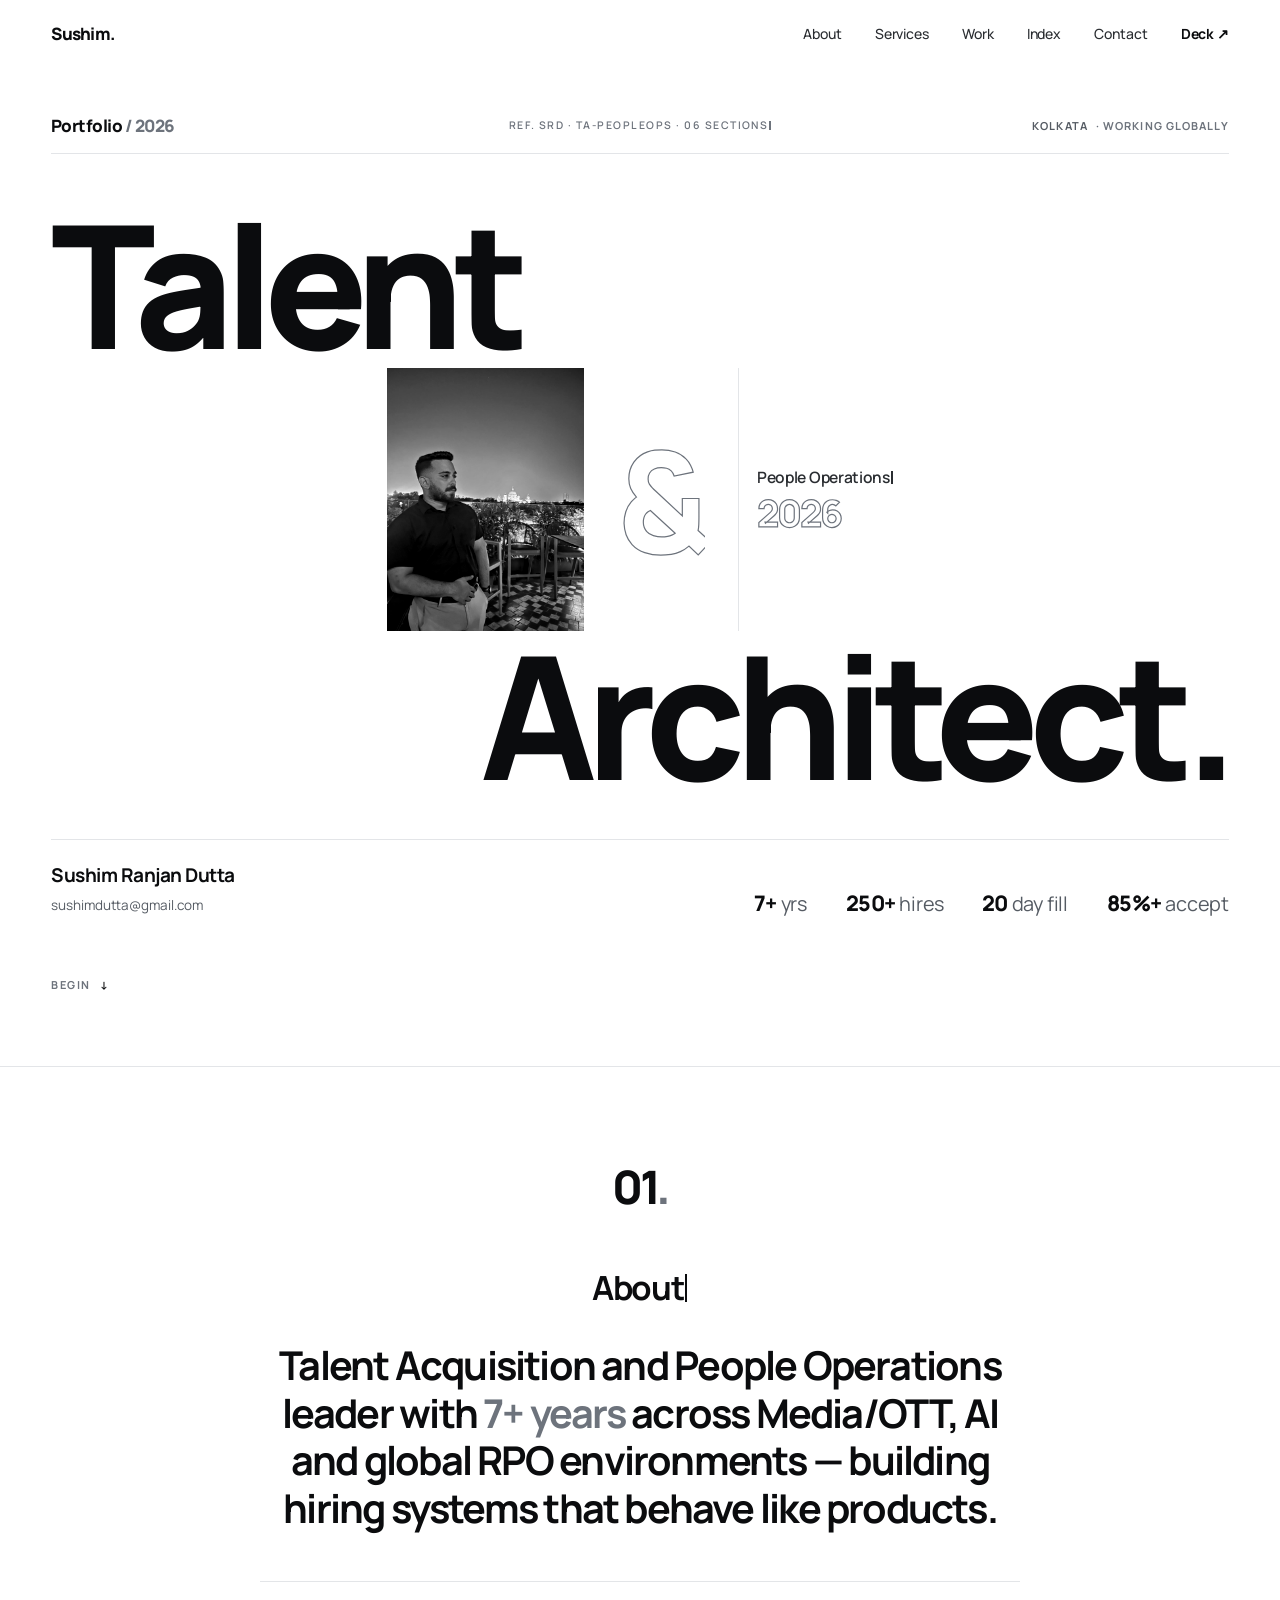
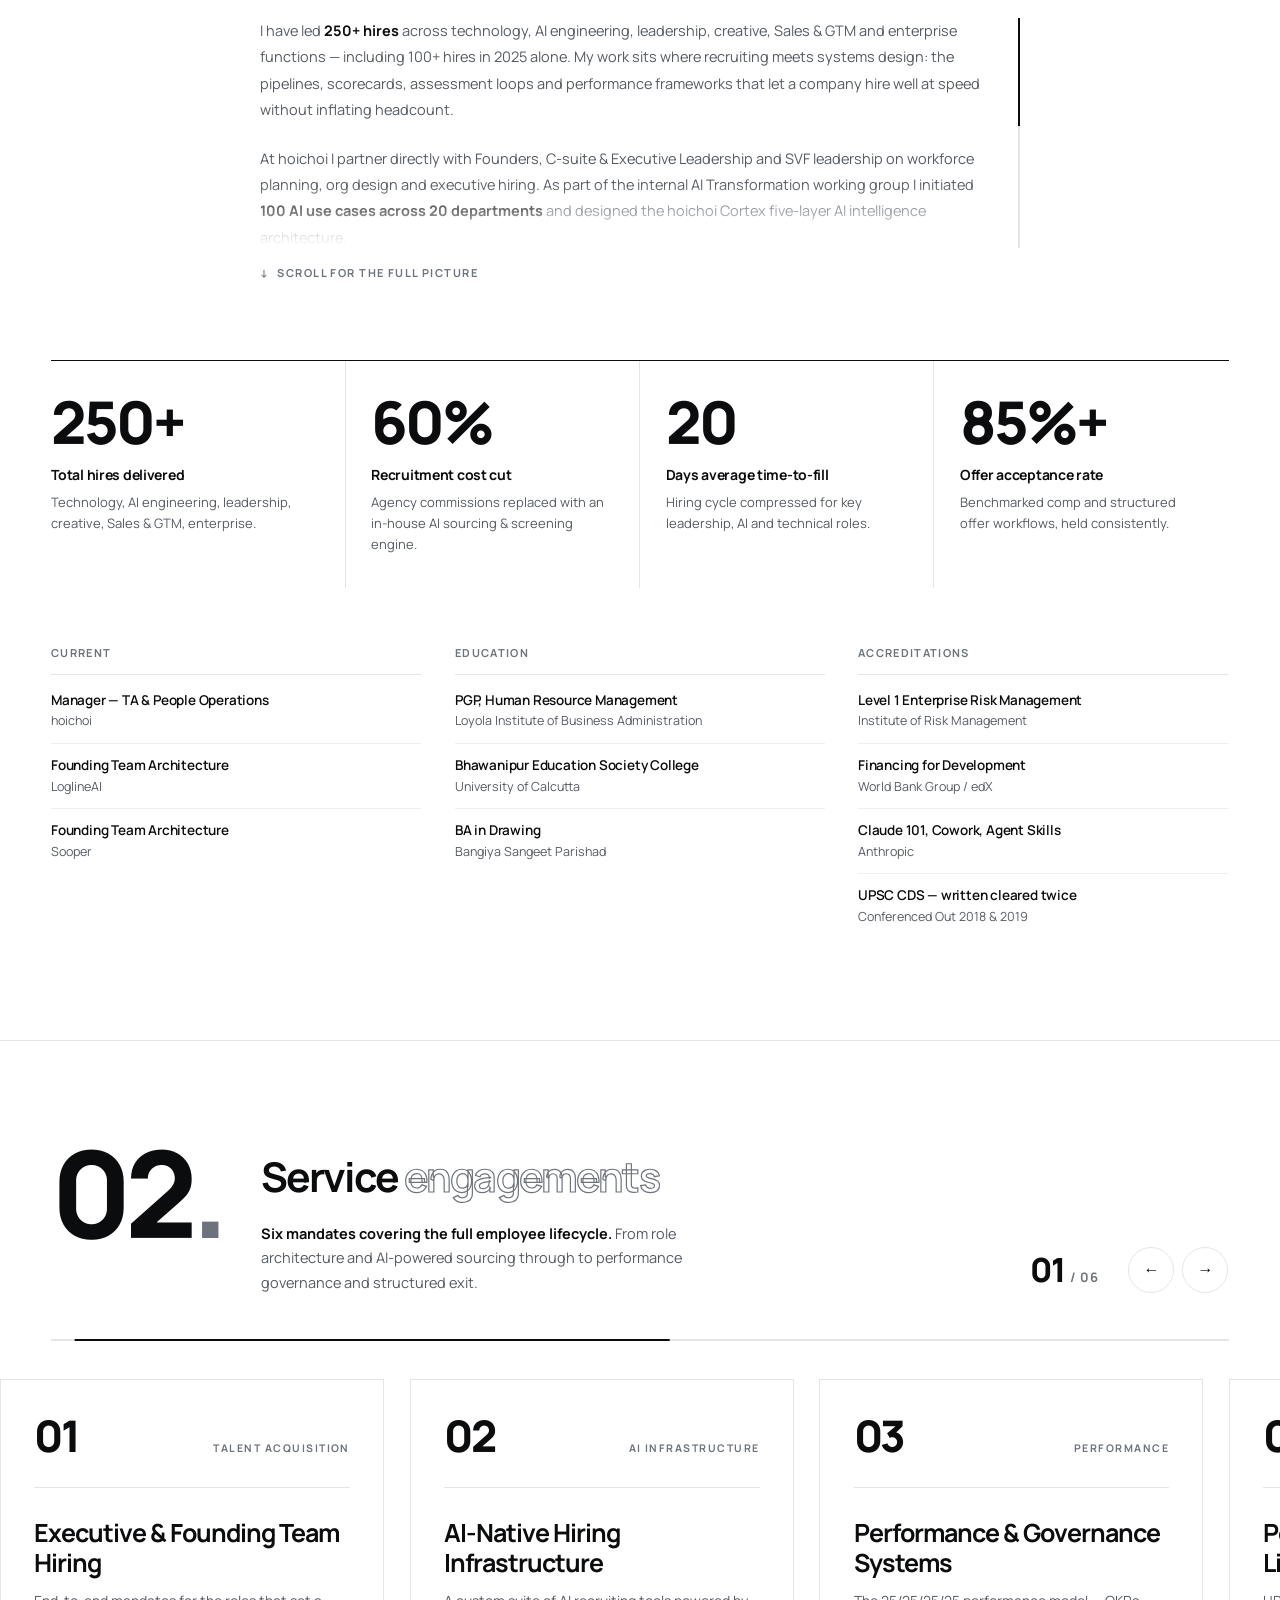
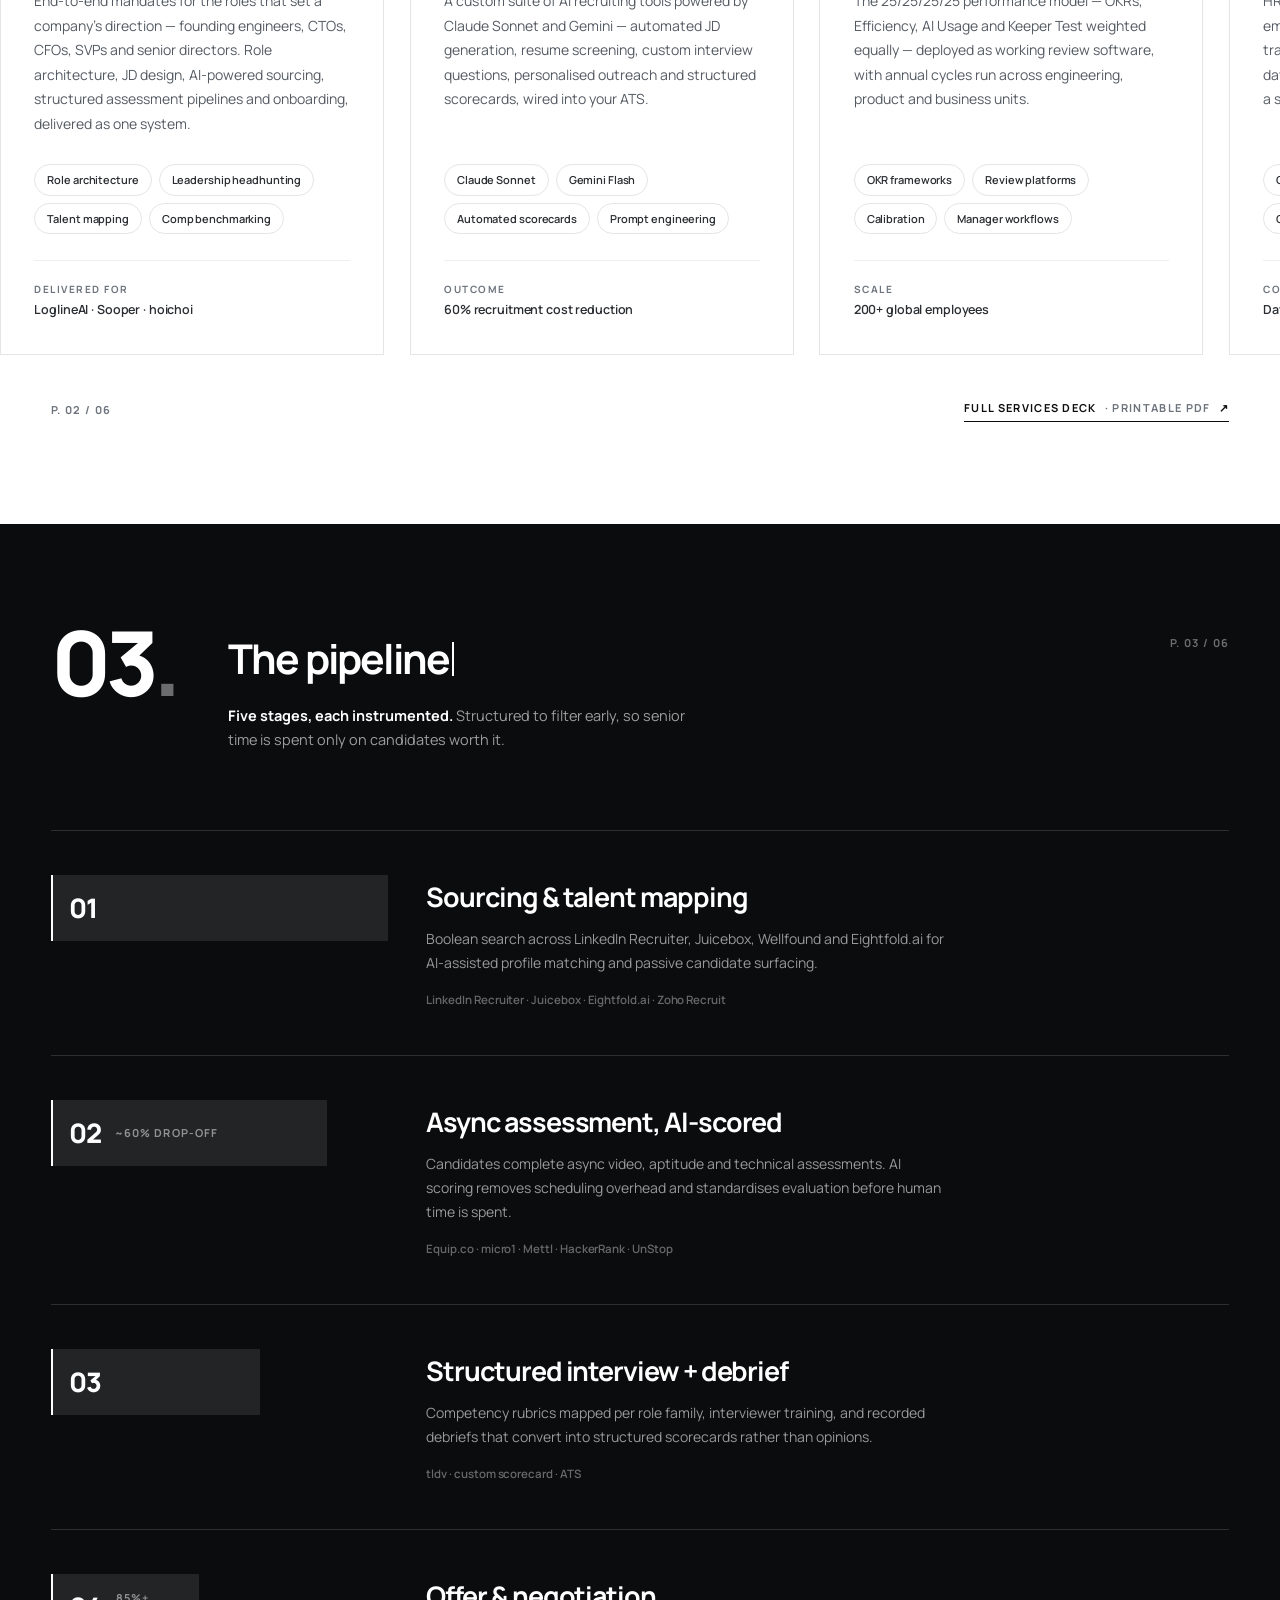
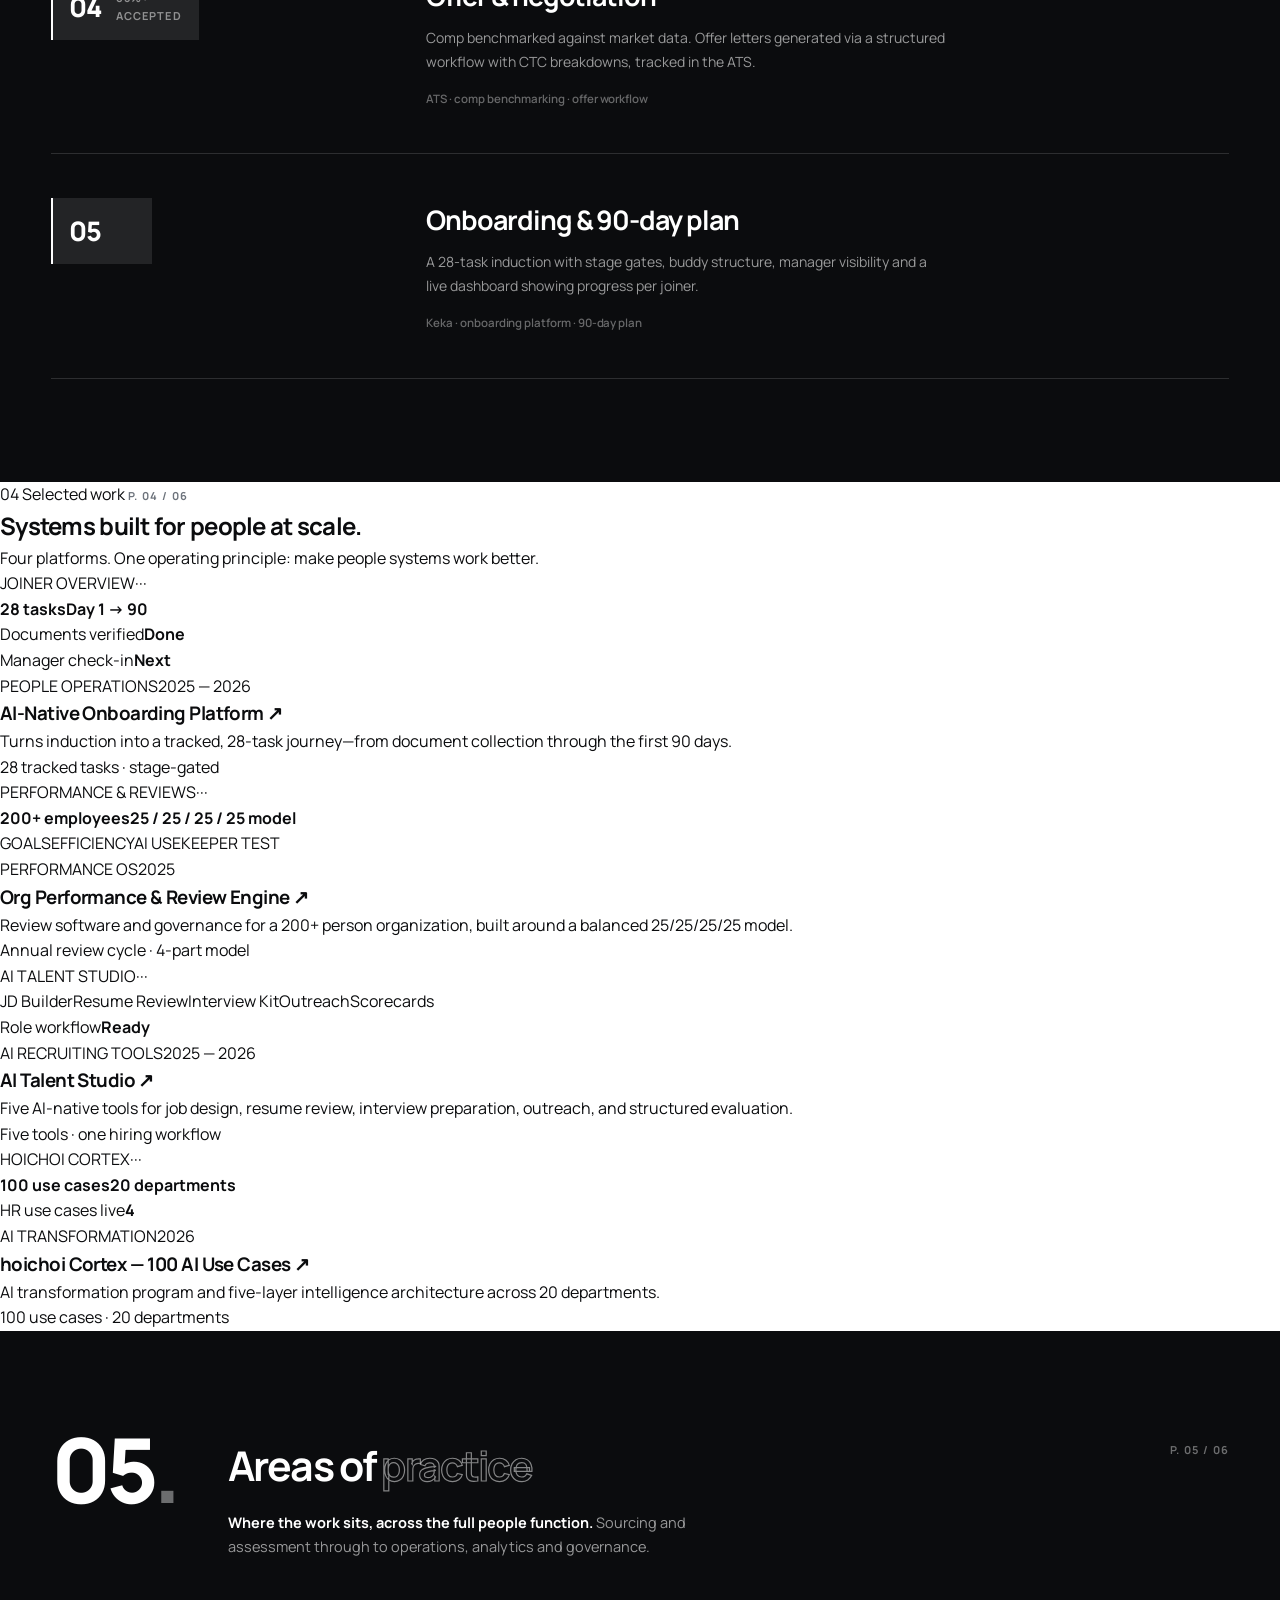
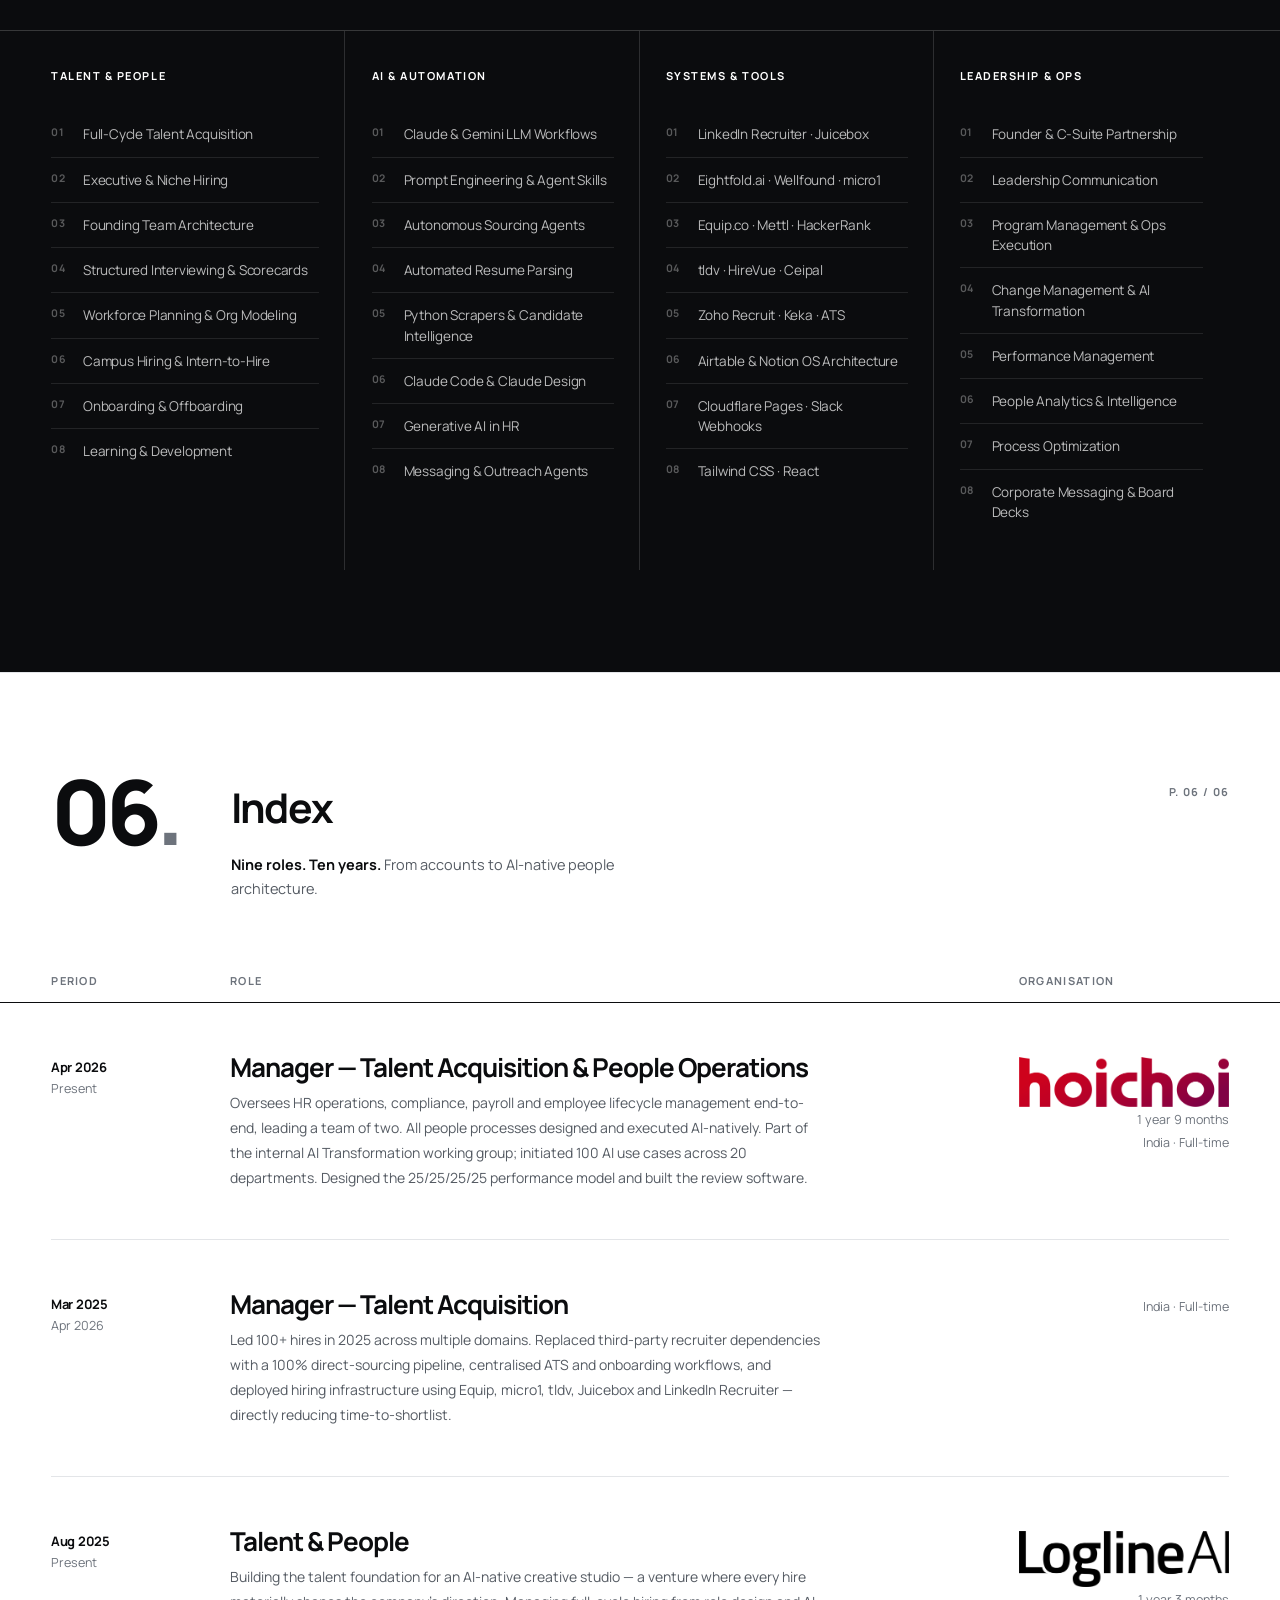
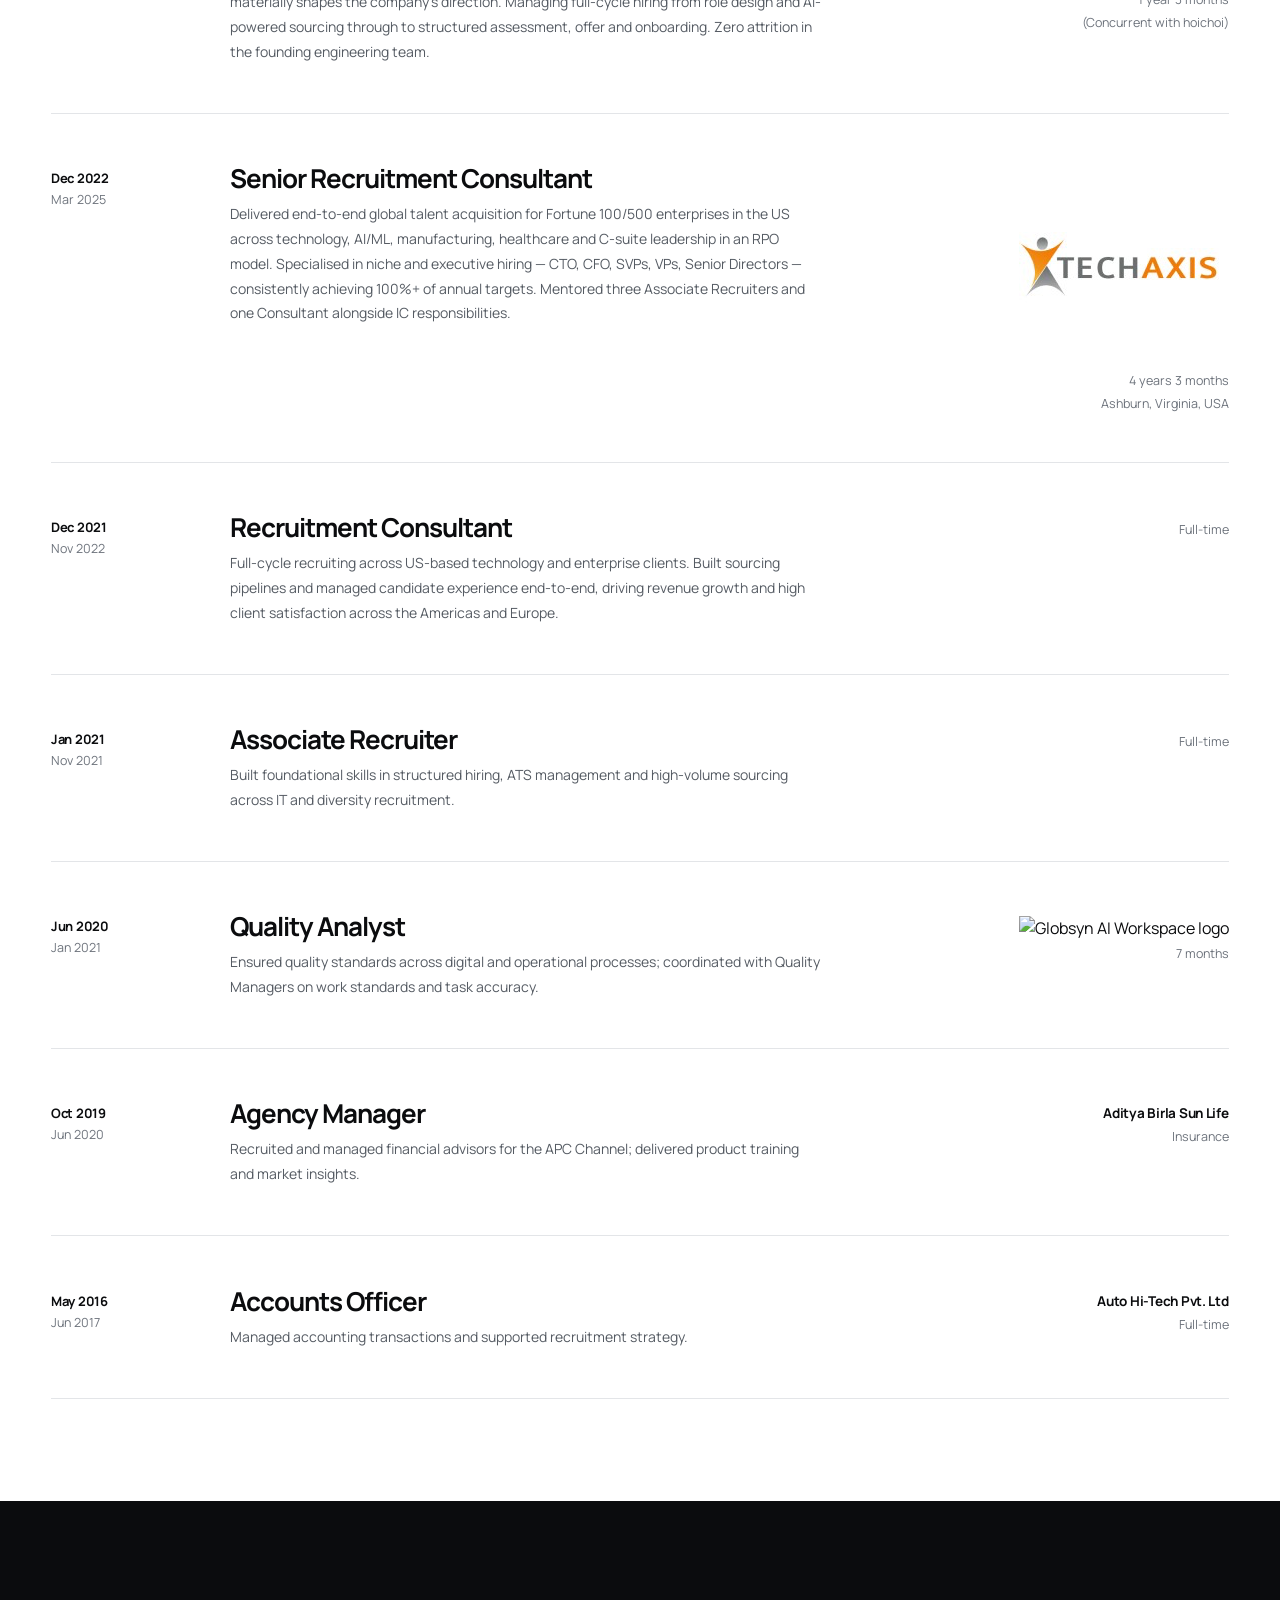
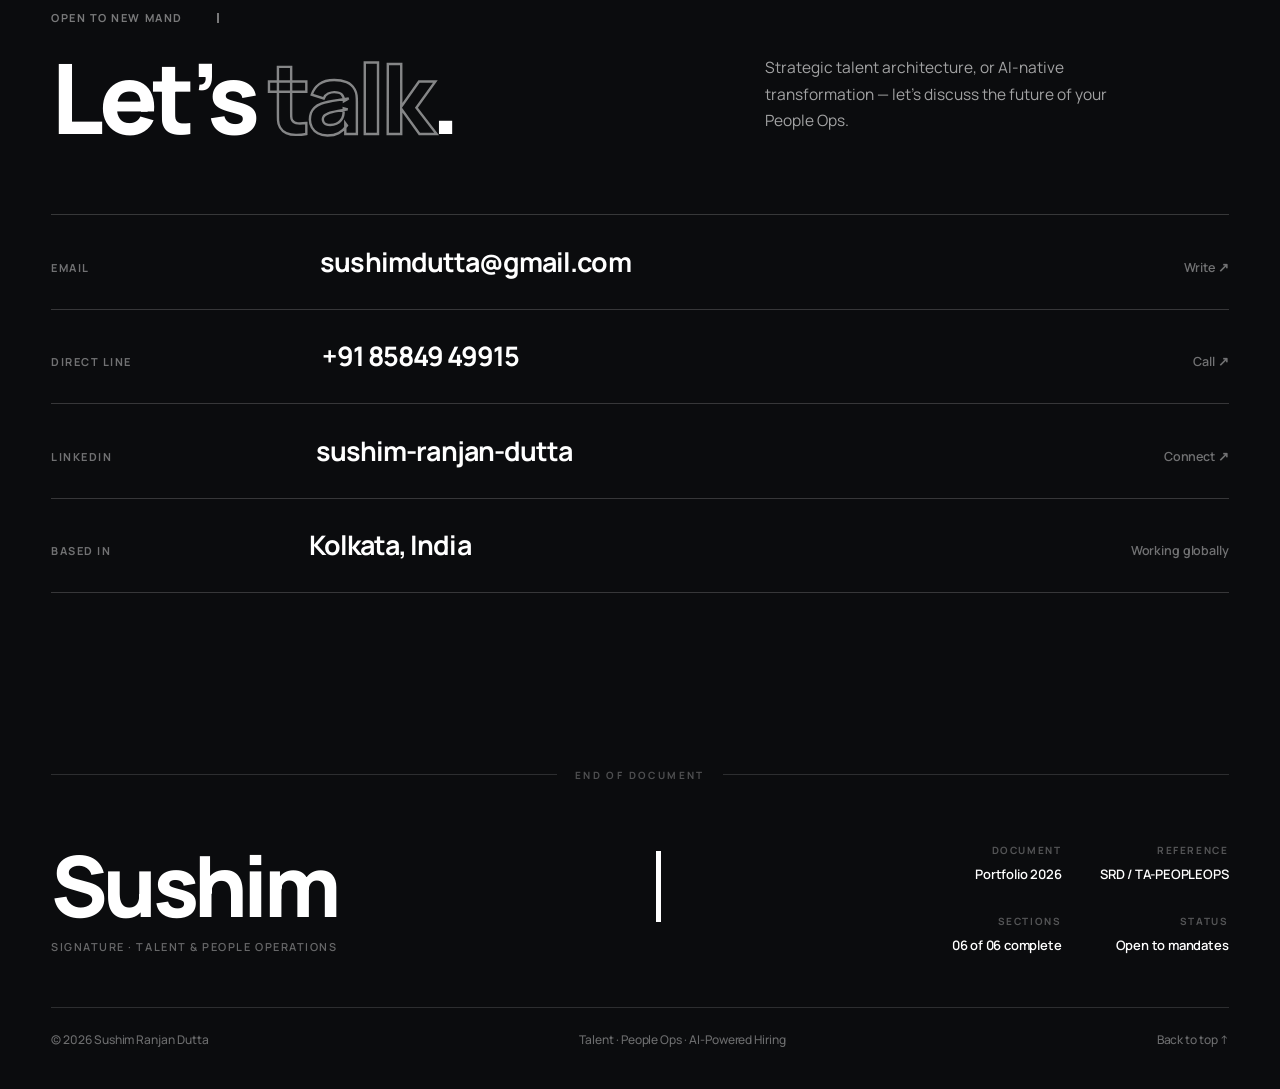
==== index.html @ a6b539f8 "Redesign selected work and align LoglineAI role" ====
<!DOCTYPE html>
<html lang="en">
<head>
<meta charset="UTF-8" />
<meta name="viewport" content="width=device-width, initial-scale=1.0" />
<title>Sushim Ranjan Dutta — Portfolio 2026</title>
<meta name="description" content="Talent Acquisition and People Operations leader. 7+ years across Media/OTT, AI and global RPO. 250+ hires delivered. Building AI-native hiring systems." />
<link rel="preconnect" href="https://fonts.googleapis.com" />
<link rel="preconnect" href="https://fonts.gstatic.com" crossorigin />
<link href="https://fonts.googleapis.com/css2?family=Manrope:wght@400;500;600;700;800&display=swap" rel="stylesheet" />
<link rel="stylesheet" href="styles.css" />
</head>
<body>

<!-- ============ NAV ============ -->
<header class="nav" id="nav">
  <div class="nav-inner">
    <a href="#top" class="nav-logo">Sushim<span class="dot">.</span></a>
    <nav class="nav-links" aria-label="Primary">
      <a href="#about">About</a>
      <a href="#services">Services</a>
      <a href="#work">Work</a>
      <a href="#experience">Index</a>
      <a href="#contact">Contact</a>
      <a class="nav-deck" href="deck.html">Deck &#8599;</a>
    </nav>
    <button class="nav-toggle" id="navToggle" aria-label="Menu" aria-expanded="false">
      <span></span><span></span>
    </button>
  </div>
  <div class="nav-drawer" id="navDrawer">
    <a href="#about">About</a>
    <a href="#services">Services</a>
    <a href="#work">Work</a>
    <a href="#experience">Index</a>
    <a href="#contact">Contact</a>
    <a href="deck.html">Services deck &#8599;</a>
  </div>
</header>

<main id="top">

<!-- ============ COVER ============ -->
<section class="cover">

  <!-- top register: document furniture -->
  <div class="cover-reg rise">
    <span class="reg-l">Portfolio <span class="dual-l">/ 2026</span></span>
    <span class="reg-c"
          data-type data-type-eager data-type-speed="20" data-type-delay="420">Ref. SRD · TA-PEOPLEOPS · 06 Sections</span>
    <span class="reg-r">Kolkata <span class="dual-l">· working globally</span></span>
  </div>

  <!-- the wordmark is a frame; the portrait sits inside it -->
  <div class="cover-stage">
    <h1 class="wordmark">
      <span class="mask"><span class="wm-line wm-top">Talent</span></span>

      <span class="wm-mid">
        <figure class="cover-photo uncover">
          <img src="sushim-portrait.jpg" alt="Sushim Ranjan Dutta" />
        </figure>
        <span class="mask"><span class="wm-line wm-amp dual-o">&amp;</span></span>
        <span class="wm-aside rise">
          <span class="wm-role"
                data-type data-type-eager data-type-speed="26" data-type-delay="1250">People Operations</span>
          <span class="wm-yr dual-o">2026</span>
        </span>
      </span>

      <span class="mask"><span class="wm-line wm-bot">Architect<span class="dot">.</span></span></span>
    </h1>
  </div>

  <!-- identity + proof -->
  <div class="cover-base">
    <div class="cover-id rise">
      <strong>Sushim Ranjan Dutta</strong>
      <a href="mailto:sushimdutta@gmail.com" class="cover-mail">sushimdutta@gmail.com</a>
    </div>

    <div class="cover-strip" data-stagger="90">
      <span class="rise"><b data-count="7" data-suffix="+">7+</b> <span class="dual-l">yrs</span></span>
      <span class="rise"><b data-count="250" data-suffix="+">250+</b> <span class="dual-l">hires</span></span>
      <span class="rise"><b data-count="20">20</b> <span class="dual-l">day fill</span></span>
      <span class="rise"><b data-count="85" data-suffix="%+">85%+</b> <span class="dual-l">accept</span></span>
    </div>
  </div>

  <a class="cover-next rise" href="#about" aria-label="Begin">
    <span class="dual-l">Begin</span>
    <i aria-hidden="true">↓</i>
  </a>
</section>

<!-- ============ 01 · ABOUT — centred statement, then data ============ -->
<section class="about-sec" id="about">
  <div class="about-open" data-stagger="130">
    <span class="sec-mark rise"><span class="big-num big-num-inline num-rise"><span class="dual-b">01</span><span class="dual-l">.</span></span><span class="folio folio-inline rise">p. 01 / 06</span></span>
    <h2 class="about-h rise" data-type data-type-speed="60">About</h2>
    <p class="about-statement rise">
      Talent Acquisition and People Operations leader with <em>7+ years</em> across
      Media/OTT, AI and global RPO environments — building hiring systems that behave
      like products.
    </p>
    <div class="scroll-panel rise">
      <div class="scroll-rail" aria-hidden="true"><span class="scroll-thumb"></span></div>
      <div class="scroll-body" tabindex="0" role="region" aria-label="Full biography">
        <p>
          I have led <strong>250+ hires</strong> across technology, AI engineering,
          leadership, creative, Sales &amp; GTM and enterprise functions — including
          100+ hires in 2025 alone. My work sits where recruiting meets systems design:
          the pipelines, scorecards, assessment loops and performance frameworks that
          let a company hire well at speed without inflating headcount.
        </p>
        <p>
          At hoichoi I partner directly with Founders, C-suite &amp; Executive Leadership and SVF leadership on
          workforce planning, org design and executive hiring. As part of the internal
          AI Transformation working group I initiated <strong>100 AI use cases across
          20 departments</strong> and designed the hoichoi Cortex five-layer AI
          intelligence architecture.
        </p>
        <p>
          Before moving in-house I spent four years in global RPO at Techaxis, running
          executive search for Fortune 100/500 enterprises across the US — CTOs, CFOs,
          SVPs and senior directors in technology, AI/ML, manufacturing and healthcare,
          consistently delivering <strong>100%+ of annual targets</strong> while mentoring
          a team of four.
        </p>
        <p>
          That span is deliberate. Agency work taught me how to find people who aren't
          looking; in-house work taught me what happens after they sign. The systems I
          build now sit across both — sourcing engines on one end, onboarding journeys
          and performance governance on the other, instrumented end to end so the
          handoffs don't leak.
        </p>
      </div>
      <span class="scroll-hint">
        <i aria-hidden="true">↓</i> Scroll for the full picture
      </span>
    </div>
  </div>

  <div class="about-data">
    <div class="fact-list draw-top" data-stagger="150">
      <div class="fact num-rise">
        <span class="fact-num" data-count="250" data-suffix="+">250+</span>
        <span class="fact-label">Total hires delivered</span>
        <span class="fact-note">Technology, AI engineering, leadership, creative, Sales &amp; GTM, enterprise.</span>
      </div>
      <div class="fact num-rise">
        <span class="fact-num" data-count="60" data-suffix="%">60%</span>
        <span class="fact-label">Recruitment cost cut</span>
        <span class="fact-note">Agency commissions replaced with an in-house AI sourcing &amp; screening engine.</span>
      </div>
      <div class="fact num-rise">
        <span class="fact-num" data-count="20">20</span>
        <span class="fact-label">Days average time-to-fill</span>
        <span class="fact-note">Hiring cycle compressed for key leadership, AI and technical roles.</span>
      </div>
      <div class="fact num-rise">
        <span class="fact-num" data-count="85" data-suffix="%+">85%+</span>
        <span class="fact-label">Offer acceptance rate</span>
        <span class="fact-note">Benchmarked comp and structured offer workflows, held consistently.</span>
      </div>
    </div>

    <div class="credential-row rise" data-stagger="120">
      <div class="cred rise">
        <h4>Current</h4>
        <ul>
          <li><span>Manager — TA &amp; People Operations</span><em>hoichoi</em></li>
          <li><span>Founding Team Architecture</span><em>LoglineAI</em></li>
          <li><span>Founding Team Architecture</span><em>Sooper</em></li>
        </ul>
      </div>
      <div class="cred rise">
        <h4>Education</h4>
        <ul>
          <li><span>PGP, Human Resource Management</span><em>Loyola Institute of Business Administration</em></li>
          <li><span>Bhawanipur Education Society College</span><em>University of Calcutta</em></li>
          <li><span>BA in Drawing</span><em>Bangiya Sangeet Parishad</em></li>
        </ul>
      </div>
      <div class="cred rise">
        <h4>Accreditations</h4>
        <ul>
          <li><span>Level 1 Enterprise Risk Management</span><em>Institute of Risk Management</em></li>
          <li><span>Financing for Development</span><em>World Bank Group / edX</em></li>
          <li><span>Claude 101, Cowork, Agent Skills</span><em>Anthropic</em></li>
          <li><span>UPSC CDS — written cleared twice</span><em>Conferenced Out 2018 &amp; 2019</em></li>
        </ul>
      </div>
    </div>
  </div>
</section>

<!-- ============ 02 · SERVICES — engagement deck ============ -->
<section class="deck-sec" id="services">

  <div class="deck-head">
    <div class="deck-head-l rise">
      <span class="big-num num-rise"><span class="dual-b">02</span><span class="dual-l">.</span></span>
      <div>
        <h2>Service <span class="dual-o">engagements</span></h2>
        <p>
          <strong>Six mandates covering the full employee lifecycle.</strong>
          From role architecture and AI-powered sourcing through to performance
          governance and structured exit.
        </p>
      </div>
    </div>

    <div class="deck-ctrl rise">
      <span class="deck-count"><b id="deckNow">01</b><span class="dual-l">/ 06</span></span>
      <div class="deck-btns">
        <button class="deck-btn" id="deckPrev" aria-label="Previous engagement">&#8592;</button>
        <button class="deck-btn" id="deckNext" aria-label="Next engagement">&#8594;</button>
      </div>
    </div>
  </div>

  <div class="deck-rail" aria-hidden="true"><span class="deck-prog" id="deckProg"></span></div>

  <div class="deck" id="deck" role="region" aria-label="Service engagements" tabindex="0">

    <article class="slide">
      <header class="slide-top">
        <span class="slide-no">01</span>
        <span class="slide-run">Talent Acquisition</span>
      </header>
      <h3>Executive &amp; Founding Team Hiring</h3>
      <p>
        End-to-end mandates for the roles that set a company's direction — founding
        engineers, CTOs, CFOs, SVPs and senior directors. Role architecture, JD design,
        AI-powered sourcing, structured assessment pipelines and onboarding, delivered
        as one system.
      </p>
      <ul class="slide-tags">
        <li>Role architecture</li><li>Leadership headhunting</li>
        <li>Talent mapping</li><li>Comp benchmarking</li>
      </ul>
      <footer class="slide-foot">
        <span class="slide-k">Delivered for</span>
        <span class="slide-v">LoglineAI · Sooper · hoichoi</span>
      </footer>
    </article>

    <article class="slide">
      <header class="slide-top">
        <span class="slide-no">02</span>
        <span class="slide-run">AI Infrastructure</span>
      </header>
      <h3>AI-Native Hiring Infrastructure</h3>
      <p>
        A custom suite of AI recruiting tools powered by Claude Sonnet and Gemini —
        automated JD generation, resume screening, custom interview questions,
        personalised outreach and structured scorecards, wired into your ATS.
      </p>
      <ul class="slide-tags">
        <li>Claude Sonnet</li><li>Gemini Flash</li>
        <li>Automated scorecards</li><li>Prompt engineering</li>
      </ul>
      <footer class="slide-foot">
        <span class="slide-k">Outcome</span>
        <span class="slide-v">60% recruitment cost reduction</span>
      </footer>
    </article>

    <article class="slide">
      <header class="slide-top">
        <span class="slide-no">03</span>
        <span class="slide-run">Performance</span>
      </header>
      <h3>Performance &amp; Governance Systems</h3>
      <p>
        The 25/25/25/25 performance model — OKRs, Efficiency, AI Usage and Keeper Test
        weighted equally — deployed as working review software, with annual cycles run
        across engineering, product and business units.
      </p>
      <ul class="slide-tags">
        <li>OKR frameworks</li><li>Review platforms</li>
        <li>Calibration</li><li>Manager workflows</li>
      </ul>
      <footer class="slide-foot">
        <span class="slide-k">Scale</span>
        <span class="slide-v">200+ global employees</span>
      </footer>
    </article>

    <article class="slide">
      <header class="slide-top">
        <span class="slide-no">04</span>
        <span class="slide-run">People Operations</span>
      </header>
      <h3>People Operations &amp; Lifecycle Design</h3>
      <p>
        HR operations, compliance, payroll and the full employee lifecycle, designed
        AI-natively — 28 tracked onboarding tasks with stage gates, 90-day
        plans, and a genuine exit checklist instead of a scramble.
      </p>
      <ul class="slide-tags">
        <li>Onboarding journeys</li><li>Compliance &amp; payroll</li>
        <li>Offboarding</li><li>Policy &amp; SOPs</li>
      </ul>
      <footer class="slide-foot">
        <span class="slide-k">Coverage</span>
        <span class="slide-v">Day 1 to structured exit</span>
      </footer>
    </article>

    <article class="slide">
      <header class="slide-top">
        <span class="slide-no">05</span>
        <span class="slide-run">Analytics</span>
      </header>
      <h3>People Analytics &amp; Talent Intelligence</h3>
      <p>
        Live pipeline dashboards for workforce planning — visualising time-to-fill,
        offer acceptance, attrition trends and competitive talent benchmarks, with exit
        interviews translated into retention risk reports for leadership.
      </p>
      <ul class="slide-tags">
        <li>Funnel analytics</li><li>Attrition modelling</li>
        <li>Workforce planning</li><li>Market benchmarks</li>
      </ul>
      <footer class="slide-foot">
        <span class="slide-k">Reported to</span>
        <span class="slide-v">Founders · C-suite &amp; Executive Leadership · SVF leadership</span>
      </footer>
    </article>

    <article class="slide">
      <header class="slide-top">
        <span class="slide-no">06</span>
        <span class="slide-run">Leadership</span>
      </header>
      <h3>Founder &amp; C-Suite Partnership</h3>
      <p>
        Strategic partner to founding leadership — executive review decks, board updates,
        org design inputs, corporate messaging and announcements. Pre-screening and AI
        scorecards free C-suite time for the decisions only they can make.
      </p>
      <ul class="slide-tags">
        <li>Board decks</li><li>Org design</li>
        <li>Change management</li><li>AI transformation</li>
      </ul>
      <footer class="slide-foot">
        <span class="slide-k">Programme</span>
        <span class="slide-v">100 AI use cases across 20 departments</span>
      </footer>
    </article>

  </div>

  <div class="deck-base">
    <span class="folio rise">p. 02 / 06</span>
    <a class="deck-get rise" href="deck.html">
      Full services deck <span class="dual-l">&#183; printable PDF</span> <i aria-hidden="true">&#8599;</i>
    </a>
  </div>
</section>

<!-- ============ 03 · PIPELINE (full-bleed funnel) ============ -->
<section class="funnel-sec">
  <div class="funnel-head" data-stagger="120">
    <span class="big-num big-num-inline num-rise"><span class="dual-b">03</span><span class="dual-l">.</span></span>
    <div class="rise">
      <h2><span class="dual-b" data-type data-type-speed="52">The pipeline</span></h2>
      <p>
        <strong>Five stages, each instrumented.</strong>
        Structured to filter early, so senior time is spent only on candidates worth it.
      </p>
    </div>
    <span class="folio folio-inline rise">p. 03 / 06</span>
  </div>

  <ol class="funnel">
    <li class="fstage rise" style="--w:100%">
      <div class="fstage-bar"><span class="fstage-node">01</span></div>
      <div class="fstage-body">
        <h3>Sourcing &amp; talent mapping</h3>
        <p>Boolean search across LinkedIn Recruiter, Juicebox, Wellfound and Eightfold.ai for AI-assisted profile matching and passive candidate surfacing.</p>
        <span class="fstage-tool">LinkedIn Recruiter · Juicebox · Eightfold.ai · Zoho Recruit</span>
      </div>
    </li>
    <li class="fstage rise" style="--w:82%">
      <div class="fstage-bar"><span class="fstage-node">02</span><span class="fstage-drop">~60% drop-off</span></div>
      <div class="fstage-body">
        <h3>Async assessment, AI-scored</h3>
        <p>Candidates complete async video, aptitude and technical assessments. AI scoring removes scheduling overhead and standardises evaluation before human time is spent.</p>
        <span class="fstage-tool">Equip.co · micro1 · Mettl · HackerRank · UnStop</span>
      </div>
    </li>
    <li class="fstage rise" style="--w:62%">
      <div class="fstage-bar"><span class="fstage-node">03</span></div>
      <div class="fstage-body">
        <h3>Structured interview + debrief</h3>
        <p>Competency rubrics mapped per role family, interviewer training, and recorded debriefs that convert into structured scorecards rather than opinions.</p>
        <span class="fstage-tool">tldv · custom scorecard · ATS</span>
      </div>
    </li>
    <li class="fstage rise" style="--w:44%">
      <div class="fstage-bar"><span class="fstage-node">04</span><span class="fstage-drop">85%+ accepted</span></div>
      <div class="fstage-body">
        <h3>Offer &amp; negotiation</h3>
        <p>Comp benchmarked against market data. Offer letters generated via a structured workflow with CTC breakdowns, tracked in the ATS.</p>
        <span class="fstage-tool">ATS · comp benchmarking · offer workflow</span>
      </div>
    </li>
    <li class="fstage rise" style="--w:30%">
      <div class="fstage-bar"><span class="fstage-node">05</span></div>
      <div class="fstage-body">
        <h3>Onboarding &amp; 90-day plan</h3>
        <p>A 28-task induction with stage gates, buddy structure, manager visibility and a live dashboard showing progress per joiner.</p>
        <span class="fstage-tool">Keka · onboarding platform · 90-day plan</span>
      </div>
    </li>
  </ol>
</section>

<!-- ============ 04 · WORK ============ -->
<section class="work-section" id="work">
  <div class="work-shell">
    <header class="work-heading">
      <div class="work-heading-top">
        <span class="work-number">04</span>
        <span class="work-kicker">Selected work</span>
        <span class="work-rule" aria-hidden="true"></span>
        <span class="folio">p. 04 / 06</span>
      </div>
      <h2>Systems built for people at scale.</h2>
      <p>Four platforms. One operating principle: make people systems work better.</p>
    </header>

    <div class="work-grid">
      <article class="work-card">
        <div class="work-preview preview-onboarding" aria-hidden="true">
          <div class="preview-top"><span class="preview-dot"></span><span>JOINER OVERVIEW</span><span class="preview-more">···</span></div>
          <div class="preview-body">
            <div class="preview-sidebar"><i></i><i></i><i></i><i></i></div>
            <div class="preview-main">
              <div class="preview-title-line"></div>
              <div class="preview-stats"><b>28<span> tasks</span></b><b>Day 1<span> → 90</span></b></div>
              <div class="preview-progress"><span style="width:72%"></span></div>
              <div class="preview-row"><i></i><span>Documents verified</span><b>Done</b></div>
              <div class="preview-row"><i></i><span>Manager check-in</span><b>Next</b></div>
            </div>
          </div>
        </div>
        <div class="work-card-copy">
          <div class="work-card-meta"><span>PEOPLE OPERATIONS</span><span>2025 — 2026</span></div>
          <h3><a href="https://onboarding.hoichoi.tech/" target="_blank" rel="noopener noreferrer">AI-Native Onboarding Platform <span aria-hidden="true">↗</span></a></h3>
          <p>Turns induction into a tracked, 28-task journey—from document collection through the first 90 days.</p>
          <span class="work-outcome">28 tracked tasks · stage-gated</span>
        </div>
      </article>

      <article class="work-card">
        <div class="work-preview preview-performance" aria-hidden="true">
          <div class="preview-top"><span class="preview-dot"></span><span>PERFORMANCE &amp; REVIEWS</span><span class="preview-more">···</span></div>
          <div class="preview-body">
            <div class="preview-sidebar"><i></i><i></i><i></i><i></i></div>
            <div class="preview-main">
              <div class="preview-title-line"></div>
              <div class="preview-stats"><b>200+<span> employees</span></b><b>25 / 25 / 25 / 25<span> model</span></b></div>
              <div class="preview-chart"><i style="height:32%"></i><i style="height:48%"></i><i style="height:43%"></i><i style="height:68%"></i><i style="height:61%"></i><i style="height:84%"></i><i style="height:76%"></i><i style="height:100%"></i></div>
              <div class="preview-chart-labels"><span>GOALS</span><span>EFFICIENCY</span><span>AI USE</span><span>KEEPER TEST</span></div>
            </div>
          </div>
        </div>
        <div class="work-card-copy">
          <div class="work-card-meta"><span>PERFORMANCE OS</span><span>2025</span></div>
          <h3><a href="https://performance.hoichoi.tv/" target="_blank" rel="noopener noreferrer">Org Performance &amp; Review Engine <span aria-hidden="true">↗</span></a></h3>
          <p>Review software and governance for a 200+ person organization, built around a balanced 25/25/25/25 model.</p>
          <span class="work-outcome">Annual review cycle · 4-part model</span>
        </div>
      </article>

      <article class="work-card">
        <div class="work-preview preview-talent" aria-hidden="true">
          <div class="preview-top"><span class="preview-dot"></span><span>AI TALENT STUDIO</span><span class="preview-more">···</span></div>
          <div class="preview-body">
            <div class="preview-sidebar"><i></i><i></i><i></i><i></i></div>
            <div class="preview-main">
              <div class="preview-title-line"></div>
              <div class="preview-tool-grid"><span>JD Builder</span><span>Resume Review</span><span>Interview Kit</span><span>Outreach</span><span>Scorecards</span></div>
              <div class="preview-row"><i></i><span>Role workflow</span><b>Ready</b></div>
              <div class="preview-progress"><span style="width:84%"></span></div>
            </div>
          </div>
        </div>
        <div class="work-card-copy">
          <div class="work-card-meta"><span>AI RECRUITING TOOLS</span><span>2025 — 2026</span></div>
          <h3><a href="https://talent-studio-six.vercel.app/" target="_blank" rel="noopener noreferrer">AI Talent Studio <span aria-hidden="true">↗</span></a></h3>
          <p>Five AI-native tools for job design, resume review, interview preparation, outreach, and structured evaluation.</p>
          <span class="work-outcome">Five tools · one hiring workflow</span>
        </div>
      </article>

      <article class="work-card">
        <div class="work-preview preview-cortex" aria-hidden="true">
          <div class="preview-top"><span class="preview-dot"></span><span>HOICHOI CORTEX</span><span class="preview-more">···</span></div>
          <div class="preview-body">
            <div class="preview-sidebar"><i></i><i></i><i></i><i></i></div>
            <div class="preview-main">
              <div class="preview-title-line"></div>
              <div class="preview-cortex-stats"><b>100<span> use cases</span></b><b>20<span> departments</span></b></div>
              <div class="preview-case-list"><i></i><i></i><i></i><i></i><i></i></div>
              <div class="preview-row"><i></i><span>HR use cases live</span><b>4</b></div>
            </div>
          </div>
        </div>
        <div class="work-card-copy">
          <div class="work-card-meta"><span>AI TRANSFORMATION</span><span>2026</span></div>
          <h3><a href="https://hoichoios-console.vercel.app/" target="_blank" rel="noopener noreferrer">hoichoi Cortex — 100 AI Use Cases <span aria-hidden="true">↗</span></a></h3>
          <p>AI transformation program and five-layer intelligence architecture across 20 departments.</p>
          <span class="work-outcome">100 use cases · 20 departments</span>
        </div>
      </article>
    </div>
  </div>
</section>

<!-- ============ 05 · COMPETENCIES ============ -->
<section class="arsenal-sec">
  <div class="arsenal-head" data-stagger="120">
    <span class="big-num big-num-inline num-rise"><span class="dual-b">05</span><span class="dual-l">.</span></span>
    <div class="rise">
      <h2>Areas of <span class="dual-o">practice</span></h2>
      <p>
        <strong>Where the work sits, across the full people function.</strong>
        Sourcing and assessment through to operations, analytics and governance.
      </p>
    </div>
    <span class="folio folio-inline rise">p. 05 / 06</span>
  </div>

  <div class="stack-grid" data-stagger="130">
    <div class="stack-col rise">
      <h4>Talent &amp; People</h4>
      <ul>
        <li>Full-Cycle Talent Acquisition</li>
        <li>Executive &amp; Niche Hiring</li>
        <li>Founding Team Architecture</li>
        <li>Structured Interviewing &amp; Scorecards</li>
        <li>Workforce Planning &amp; Org Modeling</li>
        <li>Campus Hiring &amp; Intern-to-Hire</li>
        <li>Onboarding &amp; Offboarding</li>
        <li>Learning &amp; Development</li>
      </ul>
    </div>
    <div class="stack-col rise">
      <h4>AI &amp; Automation</h4>
      <ul>
        <li>Claude &amp; Gemini LLM Workflows</li>
        <li>Prompt Engineering &amp; Agent Skills</li>
        <li>Autonomous Sourcing Agents</li>
        <li>Automated Resume Parsing</li>
        <li>Python Scrapers &amp; Candidate Intelligence</li>
        <li>Claude Code &amp; Claude Design</li>
        <li>Generative AI in HR</li>
        <li>Messaging &amp; Outreach Agents</li>
      </ul>
    </div>
    <div class="stack-col rise">
      <h4>Systems &amp; Tools</h4>
      <ul>
        <li>LinkedIn Recruiter · Juicebox</li>
        <li>Eightfold.ai · Wellfound · micro1</li>
        <li>Equip.co · Mettl · HackerRank</li>
        <li>tldv · HireVue · Ceipal</li>
        <li>Zoho Recruit · Keka · ATS</li>
        <li>Airtable &amp; Notion OS Architecture</li>
        <li>Cloudflare Pages · Slack Webhooks</li>
        <li>Tailwind CSS · React</li>
      </ul>
    </div>
    <div class="stack-col rise">
      <h4>Leadership &amp; Ops</h4>
      <ul>
        <li>Founder &amp; C-Suite Partnership</li>
        <li>Leadership Communication</li>
        <li>Program Management &amp; Ops Execution</li>
        <li>Change Management &amp; AI Transformation</li>
        <li>Performance Management</li>
        <li>People Analytics &amp; Intelligence</li>
        <li>Process Optimization</li>
        <li>Corporate Messaging &amp; Board Decks</li>
      </ul>
    </div>
  </div>
</section>

<!-- ============ 06 · INDEX (service record) ============ -->
<section class="index-sec" id="experience">
  <div class="index-head" data-stagger="120">
    <span class="big-num big-num-inline num-rise"><span class="dual-b">06</span><span class="dual-l">.</span></span>
    <div class="rise">
      <h2 data-type data-type-speed="78">Index</h2>
      <p>
        <strong>Nine roles. Ten years.</strong>
        From accounts to AI-native people architecture.
      </p>
    </div>
    <span class="folio folio-inline rise">p. 06 / 06</span>
  </div>

  <div class="ledger-head" aria-hidden="true">
    <span>Period</span><span>Role</span><span>Organisation</span>
  </div>

  <div class="exp-list" data-stagger="80">

    <article class="exp-row rise">
      <div class="exp-when"><span>Apr 2026</span><em>Present</em></div>
      <div class="exp-what">
        <h3>Manager — Talent Acquisition &amp; People Operations</h3>
        <p>
          Oversees HR operations, compliance, payroll and employee lifecycle management
          end-to-end, leading a team of two. All people processes designed and executed
          AI-natively. Part of the internal AI Transformation working group; initiated 100
          AI use cases across 20 departments. Designed the 25/25/25/25 performance model
          and built the review software.
        </p>
      </div>
      <div class="exp-org"><a class="exp-org-brand" href="https://hoichoi.tv/" target="_blank" rel="noopener noreferrer" aria-label="Visit hoichoi"><img class="exp-logo" src="assets/hoichoi-logo.png" alt="hoichoi logo" /></a><em class="exp-tenure">1 year 9 months</em><em>India · Full-time</em></div>
    </article>

    <article class="exp-row rise">
      <div class="exp-when"><span>Mar 2025</span><em>Apr 2026</em></div>
      <div class="exp-what">
        <h3>Manager — Talent Acquisition</h3>
        <p>
          Led 100+ hires in 2025 across multiple domains. Replaced third-party recruiter
          dependencies with a 100% direct-sourcing pipeline, centralised ATS and onboarding
          workflows, and deployed hiring infrastructure using Equip, micro1, tldv, Juicebox
          and LinkedIn Recruiter — directly reducing time-to-shortlist.
        </p>
      </div>
      <div class="exp-org"><em>India · Full-time</em></div>
    </article>

    <article class="exp-row rise">
      <div class="exp-when"><span>Aug 2025</span><em>Present</em></div>
      <div class="exp-what">
        <h3>Talent &amp; People</h3>
        <p>
          Building the talent foundation for an AI-native creative studio — a venture where
          every hire materially shapes the company's direction. Managing full-cycle hiring
          from role design and AI-powered sourcing through to structured assessment, offer
          and onboarding. Zero attrition in the founding engineering team.
        </p>
      </div>
      <div class="exp-org"><a class="exp-org-brand" href="https://www.logline.ai/" target="_blank" rel="noopener noreferrer" aria-label="Visit LoglineAI"><img class="exp-logo" src="assets/loglineai-logo.png" alt="LoglineAI logo" /></a><em class="exp-tenure">1 year 3 months</em><em>(Concurrent with hoichoi)</em></div>
    </article>

    <article class="exp-row rise">
      <div class="exp-when"><span>Dec 2022</span><em>Mar 2025</em></div>
      <div class="exp-what">
        <h3>Senior Recruitment Consultant</h3>
        <p>
          Delivered end-to-end global talent acquisition for Fortune 100/500 enterprises in
          the US across technology, AI/ML, manufacturing, healthcare and C-suite leadership
          in an RPO model. Specialised in niche and executive hiring — CTO, CFO, SVPs, VPs,
          Senior Directors — consistently achieving 100%+ of annual targets. Mentored three
          Associate Recruiters and one Consultant alongside IC responsibilities.
        </p>
      </div>
      <div class="exp-org"><a class="exp-org-brand" href="https://www.techaxisinc.com/" target="_blank" rel="noopener noreferrer" aria-label="Visit Techaxis Inc"><img class="exp-logo" src="assets/techaxis-logo.png" alt="Techaxis logo" /></a><em class="exp-tenure">4 years 3 months</em><em>Ashburn, Virginia, USA</em></div>
    </article>

    <article class="exp-row rise">
      <div class="exp-when"><span>Dec 2021</span><em>Nov 2022</em></div>
      <div class="exp-what">
        <h3>Recruitment Consultant</h3>
        <p>
          Full-cycle recruiting across US-based technology and enterprise clients. Built
          sourcing pipelines and managed candidate experience end-to-end, driving revenue
          growth and high client satisfaction across the Americas and Europe.
        </p>
      </div>
      <div class="exp-org"><em>Full-time</em></div>
    </article>

    <article class="exp-row rise">
      <div class="exp-when"><span>Jan 2021</span><em>Nov 2021</em></div>
      <div class="exp-what">
        <h3>Associate Recruiter</h3>
        <p>
          Built foundational skills in structured hiring, ATS management and high-volume
          sourcing across IT and diversity recruitment.
        </p>
      </div>
      <div class="exp-org"><em>Full-time</em></div>
    </article>

    <article class="exp-row rise">
      <div class="exp-when"><span>Jun 2020</span><em>Jan 2021</em></div>
      <div class="exp-what">
        <h3>Quality Analyst</h3>
        <p>
          Ensured quality standards across digital and operational processes; coordinated
          with Quality Managers on work standards and task accuracy.
        </p>
      </div>
      <div class="exp-org"><a class="exp-org-brand" href="https://www.techaxisinc.com/" target="_blank" rel="noopener noreferrer" aria-label="Visit Globsyn AI Workspace"><img class="exp-logo" src="https://globsyn.com/wp-content/uploads/2015/03/globsyn-logo-home.png" alt="Globsyn AI Workspace logo" /></a><em class="exp-tenure">7 months</em></div>
    </article>

    <article class="exp-row rise">
      <div class="exp-when"><span>Oct 2019</span><em>Jun 2020</em></div>
      <div class="exp-what">
        <h3>Agency Manager</h3>
        <p>
          Recruited and managed financial advisors for the APC Channel; delivered product
          training and market insights.
        </p>
      </div>
      <div class="exp-org"><span>Aditya Birla Sun Life</span><em>Insurance</em></div>
    </article>

    <article class="exp-row rise">
      <div class="exp-when"><span>May 2016</span><em>Jun 2017</em></div>
      <div class="exp-what">
        <h3>Accounts Officer</h3>
        <p>Managed accounting transactions and supported recruitment strategy.</p>
      </div>
      <div class="exp-org"><span>Auto Hi-Tech Pvt. Ltd</span><em>Full-time</em></div>
    </article>

  </div>
</section>

<!-- ============ CONTACT — file folders ============ -->
<section class="contact" id="contact">
  <div class="contact-inner">
    <div class="contact-top" data-stagger="140">
      <div>
        <span class="contact-eyebrow rise" data-type data-type-speed="34">Open to new mandates</span>
        <h2 class="contact-type mask"><span>Let&rsquo;s <span class="dual-o">talk</span><span class="dot">.</span></span></h2>
      </div>
      <p class="contact-copy rise">
        Strategic talent architecture, or AI-native transformation —
        let's discuss the future of your People Ops.
      </p>
    </div>

    <div class="reach" data-stagger="110">
      <a class="reach-row rise" href="mailto:sushimdutta@gmail.com">
        <span class="reach-label">Email</span>
        <span class="reach-value">sushimdutta@gmail.com</span>
        <span class="reach-action">Write <i aria-hidden="true">↗</i></span>
      </a>

      <a class="reach-row rise" href="tel:+918584949915">
        <span class="reach-label">Direct line</span>
        <span class="reach-value">+91 85849 49915</span>
        <span class="reach-action">Call <i aria-hidden="true">↗</i></span>
      </a>

      <a class="reach-row rise" href="https://www.linkedin.com/in/sushim-ranjan-dutta-3a6650204/" target="_blank" rel="noopener noreferrer">
        <span class="reach-label">LinkedIn</span>
        <span class="reach-value">sushim-ranjan-dutta</span>
        <span class="reach-action">Connect <i aria-hidden="true">↗</i></span>
      </a>

      <div class="reach-row reach-row-static rise">
        <span class="reach-label">Based in</span>
        <span class="reach-value">Kolkata, India</span>
        <span class="reach-action">Working globally</span>
      </div>
    </div>
  </div>
</section>

<!-- ============ FOOTER — document close ============ -->
<footer class="footer">
  <div class="footer-inner">

    <div class="footer-end rise" aria-hidden="true">
      <span class="rule"></span>
      <span class="footer-end-label">End of document</span>
      <span class="rule"></span>
    </div>

    <div class="footer-doc" data-stagger="130">
      <div class="sign rise">
        <span class="sign-mark" data-type data-type-speed="62">Sushim R. Dutta</span>
        <span class="sign-label">Signature · Talent &amp; People Operations</span>
      </div>

      <dl class="footer-meta rise">
        <div><dt>Document</dt><dd>Portfolio 2026</dd></div>
        <div><dt>Reference</dt><dd>SRD / TA-PEOPLEOPS</dd></div>
        <div><dt>Sections</dt><dd>06 of 06 complete</dd></div>
        <div><dt>Status</dt><dd>Open to mandates</dd></div>
      </dl>

    </div>

    <div class="footer-base fade">
      <span>© 2026 Sushim Ranjan Dutta</span>
      <span class="footer-mid">Talent · People Ops · AI-Powered Hiring</span>
      <a href="#top">Back to top ↑</a>
    </div>

  </div>
</footer>

<script src="script.js"></script>
</body>
</html>
---- styles.css ----
/* ============================================================
   Sushim Ranjan Dutta — Portfolio 2026
   Behance case-study system: white canvas, geometric grotesque,
   giant numerals in a wide left margin, generous whitespace.
   HR document motifs: punch holes, folios, filed tabs.
   ============================================================ */

:root{
  --paper:#FFFFFF;
  --paper-2:#F5F6F7;
  --paper-3:#ECEEF0;
  --ink:#0B0C0E;
  --ink-2:#2A2D31;
  --muted:#555B63;
  --muted-2:#6D737C;
  --line:#E3E5E8;
  --line-soft:#EEEFF1;

  --sans:"Manrope", -apple-system, BlinkMacSystemFont, "Helvetica Neue", Arial, sans-serif;

  --shell:1360px;
  --gut:clamp(18px, 4vw, 64px);
  --sec-pad:clamp(64px, 8vw, 124px);
  --ease:cubic-bezier(.22,1,.36,1);

  /* motion */
  --ease-soft:cubic-bezier(.16,1,.3,1);
  --dur-slow:1.15s;
  --dur-mid:.8s;
}

/* ============================================================
   DUAL TONE
   Headings and numerals carry two weights of the same ink:
   the subject solid, the qualifier dropped back.
   ============================================================ */
.dual-b{color:var(--ink);}
.dual-l{color:var(--muted-2);font-weight:inherit;}
/* on dark grounds the pair inverts */
.funnel-sec .dual-b,.contact .dual-b,.footer .dual-b,.arsenal-sec .dual-b{color:var(--paper);}
.funnel-sec .dual-l,.contact .dual-l,.footer .dual-l,.arsenal-sec .dual-l{color:rgba(255,255,255,.4);}
/* outlined counterpart — same letterforms, hollow */
.dual-o{
  color:transparent;
  -webkit-text-stroke:1.2px var(--muted-2);
  font-weight:inherit;
}
/* stroke scales with the type so it never reads as hairline or blobby */
.contact-type .dual-o{-webkit-text-stroke-width:2.4px;}
.wm-year.dual-o{-webkit-text-stroke-width:1.6px;}
.funnel-sec .dual-o,.contact .dual-o,.footer .dual-o,.arsenal-sec .dual-o{-webkit-text-stroke-color:rgba(255,255,255,.5);}
@supports not ((-webkit-text-stroke:1px black)){
  .dual-o{color:var(--muted-2);}
}

*,*::before,*::after{box-sizing:border-box;}
html{scroll-behavior:smooth;-webkit-text-size-adjust:100%;}
body{
  margin:0;background:var(--paper);color:var(--ink);
  font-family:var(--sans);font-size:16px;line-height:1.6;font-weight:400;
  -webkit-font-smoothing:antialiased;overflow-x:hidden;
}
img{max-width:100%;display:block;}
a{color:inherit;text-decoration:none;}
ul,ol{margin:0;padding:0;list-style:none;}
h1,h2,h3,h4{margin:0;font-weight:700;letter-spacing:-.03em;}
p{margin:0;}
dl,dd{margin:0;}
::selection{background:var(--ink);color:var(--paper);}
.dot{color:var(--ink);}

/* ============================================================
   NAV
   ============================================================ */
.nav{position:fixed;top:0;left:0;right:0;z-index:100;border-bottom:1px solid transparent;
  transition:background .4s var(--ease),border-color .4s var(--ease);}
.nav.stuck{background:rgba(255,255,255,.9);backdrop-filter:blur(12px);-webkit-backdrop-filter:blur(12px);border-bottom-color:var(--line);}
.nav-inner{display:flex;align-items:center;justify-content:space-between;height:68px;
  padding-inline:var(--gut);max-width:var(--shell);margin-inline:auto;}
.nav-logo{font-size:17px;font-weight:800;letter-spacing:-.04em;}
.nav-links{display:flex;gap:clamp(18px,2.6vw,38px);}
.nav-links a{position:relative;font-size:14px;font-weight:500;color:var(--ink-2);letter-spacing:-.01em;transition:color .25s;}
.nav-links a::after{content:"";position:absolute;left:0;bottom:-4px;height:1.5px;width:0;background:var(--ink);transition:width .3s var(--ease);}
.nav-links a:hover{color:var(--ink);}
.nav-links a:hover::after{width:100%;}
.nav-toggle{display:none;width:38px;height:38px;background:none;border:1px solid var(--line);
  border-radius:50%;cursor:pointer;padding:0;flex-direction:column;align-items:center;justify-content:center;gap:5px;}
.nav-toggle span{display:block;width:15px;height:2px;background:var(--ink);border-radius:2px;transition:transform .3s var(--ease);}
.nav-toggle[aria-expanded="true"] span:first-child{transform:translateY(3.5px) rotate(45deg);}
.nav-toggle[aria-expanded="true"] span:last-child{transform:translateY(-3.5px) rotate(-45deg);}
.nav-drawer{display:none;flex-direction:column;background:var(--paper);border-bottom:1px solid var(--line);padding:6px var(--gut) 22px;}
.nav-drawer a{padding:14px 0;font-size:16px;font-weight:600;border-bottom:1px solid var(--line-soft);}
.nav-drawer.open{display:flex;}

/* ============================================================
   COVER
   ============================================================ */
/* title page — wordmark as frame, portrait set inside it */
.cover{
  position:relative;max-width:var(--shell);margin-inline:auto;
  padding:calc(68px + clamp(22px,3.4vw,44px)) var(--gut) clamp(40px,5.4vw,72px);
}

/* top register */
.cover-reg{
  display:grid;grid-template-columns:1fr auto 1fr;align-items:center;
  gap:clamp(12px,2.4vw,34px);
  padding-bottom:14px;border-bottom:1px solid var(--line);
  margin-bottom:clamp(26px,4.4vw,62px);
}
.reg-l{font-size:clamp(13px,1.4vw,17px);font-weight:800;letter-spacing:-.03em;}
.reg-c{font-size:10.5px;font-weight:600;letter-spacing:.14em;text-transform:uppercase;
  color:var(--muted-2);text-align:center;white-space:nowrap;}
.reg-r{display:flex;align-items:center;justify-content:flex-end;gap:8px;
  font-size:11px;font-weight:700;letter-spacing:.1em;text-transform:uppercase;color:var(--muted);}

/* the stage */
.cover-stage{position:relative;}
.wordmark{display:flex;flex-direction:column;width:100%;}
.wm-line{
  display:block;font-size:clamp(48px,13.4vw,196px);font-weight:800;
  letter-spacing:-.06em;line-height:.86;white-space:nowrap;
}
.wm-top{text-align:left;}
.wm-bot{text-align:right;}

/* middle band: portrait, ampersand, and the aside, on one baseline */
.wm-mid{
  display:flex;align-items:center;justify-content:center;
  gap:clamp(14px,2.6vw,40px);
  margin:clamp(6px,.8vw,12px) 0;
}
.wm-amp{font-size:clamp(44px,11vw,164px);line-height:.86;letter-spacing:-.05em;}
.cover-photo{
  position:relative;flex:0 0 auto;
  width:clamp(104px,15.4vw,218px);margin:0;
}
.cover-photo img{
  width:100%;aspect-ratio:3/4;object-fit:cover;object-position:28% 22%;
  filter:grayscale(1) contrast(1.06);
}
.wm-aside{
  display:flex;flex-direction:column;align-items:flex-start;gap:6px;
  padding-left:clamp(8px,1.4vw,20px);border-left:1px solid var(--line);
  align-self:stretch;justify-content:center;min-width:0;
}
.wm-role{
  font-size:clamp(11px,1.22vw,17px);font-weight:600;letter-spacing:-.02em;
  color:var(--ink-2);line-height:1.25;
}
.wm-yr{font-size:clamp(20px,2.9vw,42px);font-weight:800;letter-spacing:-.05em;line-height:1;}

/* identity + proof row */
.cover-base{
  display:flex;align-items:flex-end;justify-content:space-between;
  flex-wrap:wrap;gap:clamp(18px,3vw,44px);
  margin-top:clamp(26px,4vw,54px);padding-top:20px;
  border-top:1px solid var(--line);
}
.cover-id{display:flex;flex-direction:column;gap:5px;}
.cover-id strong{font-size:clamp(15px,1.6vw,19px);font-weight:700;letter-spacing:-.025em;}
.cover-mail{font-size:13.5px;color:var(--muted);transition:color .4s var(--ease-soft);}
.cover-mail:hover{color:var(--ink);}

.cover-strip{display:flex;flex-wrap:wrap;gap:clamp(16px,3vw,44px);}
.cover-strip span{font-size:13px;color:var(--muted);letter-spacing:-.01em;}
.cover-strip b{font-weight:800;color:var(--ink);letter-spacing:-.03em;}

/* begin affordance */
.cover-next{
  display:inline-flex;align-items:center;gap:9px;
  margin-top:clamp(30px,4.6vw,64px);
  font-size:11px;font-weight:700;letter-spacing:.14em;text-transform:uppercase;
  transition:gap .45s var(--ease-soft);
}
.cover-next i{font-style:normal;color:var(--ink);animation:nudge 2.1s var(--ease-soft) infinite;}
.cover-next:hover{gap:15px;}

/* ============================================================
   SPREAD
   ============================================================ */
.spread{
  display:grid;grid-template-columns:minmax(0,.34fr) minmax(0,1fr);
  gap:clamp(30px,5vw,90px);
  max-width:var(--shell);margin-inline:auto;
  padding:var(--sec-pad) var(--gut);
  border-top:1px solid var(--line);
}
.spread-left{display:flex;flex-direction:column;justify-content:space-between;
  gap:clamp(28px,4vw,72px);position:sticky;top:98px;align-self:start;}
/* punched binder holes */
.punch{display:flex;flex-direction:column;gap:14px;margin-bottom:4px;}
.punch::before,.punch::after{content:"";width:11px;height:11px;border-radius:50%;
  border:1.5px solid var(--line);background:var(--paper);}
.big-num{display:block;font-size:clamp(62px,9.4vw,142px);font-weight:800;letter-spacing:-.06em;line-height:.8;color:var(--ink);}
.spread-foot h2{font-size:clamp(23px,2.6vw,34px);margin-bottom:14px;letter-spacing:-.04em;}
.spread-foot p{font-size:14px;line-height:1.72;color:var(--muted);max-width:44ch;margin-bottom:14px;}
.spread-foot p:last-child{margin-bottom:0;}
.spread-foot strong{color:var(--ink);font-weight:700;}
.scope-note{display:block;margin-top:16px;font-size:11px;font-weight:700;letter-spacing:.11em;text-transform:uppercase;color:var(--muted-2);}
.folio{font-size:11px;font-weight:700;letter-spacing:.12em;text-transform:uppercase;color:var(--muted-2);}
.spread-right-pad{padding-top:clamp(4px,1.6vw,22px);}

/* ============================================================
   01 · ABOUT — centred statement, then a data band
   ============================================================ */
.about-sec{max-width:var(--shell);margin-inline:auto;padding:var(--sec-pad) var(--gut);border-top:1px solid var(--line);}
.about-open{text-align:center;max-width:76ch;margin-inline:auto;}
.sec-mark{display:flex;flex-direction:column;align-items:center;gap:7px;margin-bottom:clamp(14px,2vw,22px);}
.about-h{font-size:clamp(23px,2.6vw,34px);letter-spacing:-.04em;margin-bottom:clamp(18px,2.4vw,28px);}
.about-statement{
  font-size:clamp(23px,3.1vw,42px);font-weight:700;letter-spacing:-.045em;
  line-height:1.2;color:var(--ink);
}
.about-statement em{font-style:normal;color:var(--muted-2);}
/* ---------- scrollable biography panel ---------- */
.scroll-panel{
  position:relative;text-align:left;
  margin-top:clamp(30px,3.8vw,52px);
  padding-top:clamp(24px,3vw,36px);border-top:1px solid var(--line);
}
.scroll-body{
  max-height:clamp(168px,21vw,230px);
  overflow-y:auto;padding-right:clamp(20px,3vw,44px);
  scrollbar-width:none;-ms-overflow-style:none;
  /* copy fades out at the lower edge so more is clearly below */
  -webkit-mask-image:linear-gradient(to bottom,#000 0,#000 72%,transparent 100%);
  mask-image:linear-gradient(to bottom,#000 0,#000 72%,transparent 100%);
  transition:-webkit-mask-image .5s var(--ease-soft),mask-image .5s var(--ease-soft);
}
.scroll-body::-webkit-scrollbar{display:none;}
.scroll-panel.at-end .scroll-body{
  -webkit-mask-image:none;mask-image:none;
}
.scroll-body:focus-visible{outline:2px solid var(--ink);outline-offset:6px;}
.scroll-body p{
  font-size:14.5px;line-height:1.82;color:var(--muted);
  margin-bottom:clamp(14px,1.8vw,22px);
}
.scroll-body p:last-child{margin-bottom:0;}
.scroll-body strong{color:var(--ink);font-weight:700;}

/* the rail doubles as a progress indicator */
.scroll-rail{
  position:absolute;right:0;top:clamp(24px,3vw,36px);bottom:34px;
  width:2px;background:var(--line);
}
.scroll-thumb{
  display:block;width:2px;background:var(--ink);
  height:34%;transform:translateY(0);
  transition:transform .12s linear,height .3s var(--ease-soft);
}
.scroll-hint{
  display:flex;align-items:center;gap:8px;margin-top:16px;
  font-size:11px;font-weight:700;letter-spacing:.13em;text-transform:uppercase;
  color:var(--muted-2);transition:opacity .5s var(--ease-soft);
}
.scroll-hint i{font-style:normal;animation:nudge 2.1s var(--ease-soft) infinite;}
@keyframes nudge{0%,100%{transform:translateY(0);}50%{transform:translateY(3px);}}
.scroll-panel.at-end .scroll-hint{opacity:0;}
.about-data{margin-top:clamp(44px,6vw,90px);}

/* ---------- facts ---------- */
.fact-list{position:relative;display:grid;grid-template-columns:repeat(4,1fr);border-top:1.5px solid var(--ink);}
.fact{padding:clamp(22px,2.6vw,34px) clamp(16px,2vw,28px) clamp(22px,2.6vw,34px) 0;}
.fact:not(:last-child){border-right:1px solid var(--line);}
.fact:not(:first-child){padding-left:clamp(16px,2vw,28px);}
.fact-num{display:block;font-size:clamp(38px,4.6vw,62px);font-weight:800;letter-spacing:-.05em;line-height:1;}
.fact-label{display:block;margin-top:12px;font-size:14px;font-weight:700;letter-spacing:-.02em;}
.fact-note{display:block;margin-top:6px;font-size:13px;line-height:1.6;color:var(--muted);}

/* ---------- credentials ---------- */
.credential-row{display:grid;grid-template-columns:repeat(3,1fr);gap:clamp(20px,2.6vw,40px);margin-top:clamp(34px,4.4vw,62px);}
.cred h4{font-size:11px;font-weight:700;letter-spacing:.12em;text-transform:uppercase;color:var(--muted-2);
  padding-bottom:12px;margin-bottom:4px;border-bottom:1px solid var(--line);}
.cred li{padding:12px 0;border-bottom:1px solid var(--line-soft);}
.cred li:last-child{border-bottom:none;}
.cred span{display:block;font-size:13.5px;font-weight:600;letter-spacing:-.015em;line-height:1.4;}
.cred em{display:block;font-style:normal;font-size:12.5px;color:var(--muted);margin-top:3px;line-height:1.45;}

/* ============================================================
   02 · SERVICES — engagement deck
   A horizontal, scroll-snapped deck. Reads as a leave-behind
   a client could page through, not another tinted spread.
   ============================================================ */
.deck-sec{
  padding:var(--sec-pad) 0;
  border-top:1px solid var(--line);
  overflow:hidden;
}

.deck-head{
  max-width:var(--shell);margin-inline:auto;padding-inline:var(--gut);
  display:flex;align-items:flex-end;justify-content:space-between;
  gap:clamp(24px,4vw,60px);flex-wrap:wrap;
  margin-bottom:clamp(26px,3.4vw,44px);
}
.deck-head-l{display:flex;align-items:flex-start;gap:clamp(18px,3vw,44px);}
.deck-head h2{font-size:clamp(26px,3.2vw,44px);margin-bottom:12px;letter-spacing:-.045em;}
.deck-head p{font-size:14.5px;line-height:1.72;color:var(--muted);max-width:52ch;}
.deck-head strong{color:var(--ink);font-weight:700;}

/* counter + arrows */
.deck-ctrl{display:flex;align-items:center;gap:clamp(16px,2.4vw,30px);}
.deck-count{font-size:13px;font-weight:700;letter-spacing:.04em;display:flex;gap:6px;align-items:baseline;}
.deck-count b{font-size:clamp(22px,2.6vw,34px);font-weight:800;letter-spacing:-.04em;}
.deck-btns{display:flex;gap:8px;}
.deck-btn{
  width:46px;height:46px;border-radius:50%;cursor:pointer;
  background:none;border:1.5px solid var(--line);color:var(--ink);
  font-size:16px;line-height:1;display:flex;align-items:center;justify-content:center;
  transition:background .4s var(--ease-soft),border-color .4s var(--ease-soft),
             color .4s var(--ease-soft),transform .4s var(--ease-soft);
}
.deck-btn:hover:not(:disabled){background:var(--ink);border-color:var(--ink);color:var(--paper);}
.deck-btn:active:not(:disabled){transform:scale(.94);}
.deck-btn:disabled{opacity:.3;cursor:default;}
.deck-btn:focus-visible{outline:2px solid var(--ink);outline-offset:3px;}

/* progress rail spans the shell */
.deck-rail{
  max-width:var(--shell);margin-inline:auto;
  margin-left:max(var(--gut), calc((100vw - var(--shell)) / 2 + var(--gut)));
  margin-right:var(--gut);
  height:2px;background:var(--line);margin-bottom:clamp(22px,3vw,38px);
}
.deck-prog{display:block;height:100%;width:16.6%;background:var(--ink);
  transition:width .5s var(--ease-soft),transform .5s var(--ease-soft);}

/* the deck itself — full bleed to the right so slides run off-canvas */
.deck{
  display:flex;gap:clamp(16px,2vw,28px);
  padding-left:max(var(--gut), calc((100vw - var(--shell)) / 2 + var(--gut)));
  padding-right:var(--gut);padding-bottom:6px;
  overflow-x:auto;overflow-y:hidden;
  scroll-snap-type:x mandatory;scroll-behavior:smooth;
  scrollbar-width:none;-ms-overflow-style:none;
  cursor:grab;
}
.deck::-webkit-scrollbar{display:none;}
.deck.dragging{cursor:grabbing;scroll-behavior:auto;scroll-snap-type:none;}
.deck:focus-visible{outline:2px solid var(--ink);outline-offset:6px;}

.slide{
  flex:0 0 clamp(276px,30vw,418px);
  scroll-snap-align:start;
  display:flex;flex-direction:column;
  padding:clamp(26px,2.6vw,38px);
  background:var(--paper);border:1px solid var(--line);
  transition:border-color .55s var(--ease-soft),box-shadow .55s var(--ease-soft),
             transform .55s var(--ease-soft);
}
.slide:hover{
  border-color:var(--ink);transform:translateY(-4px);
  box-shadow:0 18px 40px -28px rgba(11,12,14,.5);
}
.slide-top{
  display:flex;align-items:baseline;justify-content:space-between;gap:12px;
  padding-bottom:clamp(20px,2.4vw,30px);margin-bottom:clamp(20px,2.4vw,30px);
  border-bottom:1px solid var(--line);
}
.slide-no{font-size:clamp(30px,3.4vw,46px);font-weight:800;letter-spacing:-.05em;line-height:1;}
.slide-run{font-size:10.5px;font-weight:700;letter-spacing:.14em;text-transform:uppercase;
  color:var(--muted-2);text-align:right;}
.slide h3{font-size:clamp(19px,2vw,25px);letter-spacing:-.04em;line-height:1.18;margin-bottom:12px;}
.slide p{font-size:14px;line-height:1.75;color:var(--muted);}
.slide-tags{display:flex;flex-wrap:wrap;gap:7px;margin-top:auto;padding-top:clamp(20px,2.4vw,28px);}
.slide-tags li{font-size:11px;font-weight:600;letter-spacing:-.01em;color:var(--ink-2);
  border:1px solid var(--line);padding:6px 12px;border-radius:99px;
  transition:border-color .45s var(--ease-soft);}
.slide:hover .slide-tags li{border-color:var(--muted-2);}
.slide-foot{
  display:flex;flex-direction:column;gap:3px;
  margin-top:clamp(18px,2.2vw,26px);padding-top:clamp(14px,1.8vw,20px);
  border-top:1px solid var(--line-soft);
}
.slide-k{font-size:10px;font-weight:700;letter-spacing:.15em;text-transform:uppercase;color:var(--muted-2);}
.slide-v{font-size:12.5px;font-weight:600;letter-spacing:-.01em;color:var(--ink-2);}

.deck-base{
  max-width:var(--shell);margin-inline:auto;padding-inline:var(--gut);
  display:flex;align-items:center;justify-content:space-between;gap:20px;
  margin-top:clamp(22px,3vw,38px);
}
.deck-hint{font-size:11px;font-weight:700;letter-spacing:.12em;text-transform:uppercase;color:var(--ink-2);}
/* download affordance for the printable deck */
.deck-get{
  display:inline-flex;align-items:center;gap:8px;
  font-size:11px;font-weight:700;letter-spacing:.12em;text-transform:uppercase;
  color:var(--ink);padding-bottom:4px;border-bottom:1.5px solid var(--ink);
  transition:gap .45s var(--ease-soft),opacity .35s var(--ease-soft);
}
.deck-get:hover{gap:13px;opacity:.76;}
.deck-get i{font-style:normal;}

/* nav deck link reads as the one outbound action */
.nav-deck{font-weight:700 !important;color:var(--ink) !important;}

/* ============================================================
   03 · FUNNEL — full-bleed, dark, tapering
   ============================================================ */
.funnel-sec{background:var(--ink);color:var(--paper);padding:var(--sec-pad) 0;}
.funnel-head{
  max-width:var(--shell);margin-inline:auto;padding-inline:var(--gut);
  display:grid;grid-template-columns:auto minmax(0,1fr) auto;
  gap:clamp(20px,4vw,56px);align-items:start;
  margin-bottom:clamp(44px,6vw,86px);
}
.big-num-inline{color:var(--ink);font-size:clamp(50px,7vw,104px);}
.funnel-head .big-num-inline{color:var(--paper);}
/* about: marker sits small above the centred title */
.about-open .big-num-inline{font-size:clamp(30px,3.6vw,50px);}
.funnel-head h2{font-size:clamp(26px,3.2vw,44px);margin-bottom:12px;letter-spacing:-.045em;}
.funnel-head p{font-size:14.5px;line-height:1.72;color:rgba(255,255,255,.6);max-width:52ch;}
.funnel-head strong{color:var(--paper);font-weight:700;}
.folio-inline{color:rgba(255,255,255,.4);white-space:nowrap;padding-top:8px;}

.funnel{max-width:var(--shell);margin-inline:auto;padding-inline:var(--gut);}
.fstage{display:grid;grid-template-columns:minmax(0,.42fr) minmax(0,1fr);
  gap:clamp(18px,3vw,54px);align-items:start;
  padding:clamp(28px,3.4vw,46px) 0;border-top:1px solid rgba(255,255,255,.14);}
.fstage:last-child{border-bottom:1px solid rgba(255,255,255,.14);}
/* tapering bar visualises drop-off */
.fstage-bar{
  position:relative;width:var(--w);height:clamp(46px,5.2vw,74px);
  background:rgba(255,255,255,.1);border-left:2px solid var(--paper);
  display:flex;align-items:center;padding-left:16px;gap:14px;
  transition:background .4s var(--ease);
}
.fstage:hover .fstage-bar{background:rgba(255,255,255,.2);}
.fstage-node{font-size:clamp(17px,2.1vw,27px);font-weight:800;letter-spacing:-.04em;}
.fstage-drop{font-size:11px;font-weight:700;letter-spacing:.1em;text-transform:uppercase;color:rgba(255,255,255,.5);}
.fstage-body h3{font-size:clamp(18px,2.1vw,27px);margin-bottom:9px;letter-spacing:-.04em;}
.fstage-body p{font-size:14px;line-height:1.72;color:rgba(255,255,255,.58);max-width:58ch;margin-bottom:11px;}
.fstage-tool{font-size:11.5px;font-weight:600;color:rgba(255,255,255,.38);letter-spacing:-.005em;}

/* ============================================================
   04 · WORK — filed documents with tabs
   ============================================================ */
.work-list{display:flex;flex-direction:column;gap:clamp(30px,3.8vw,56px);}
.case{position:relative;}
.case-tab{
  display:inline-block;position:relative;z-index:2;margin-left:clamp(14px,2vw,28px);
  font-size:10.5px;font-weight:700;letter-spacing:.13em;text-transform:uppercase;
  color:var(--paper);background:var(--ink);
  padding:8px 16px 7px;border-radius:5px 5px 0 0;
}
.case-sheet{
  position:relative;background:var(--paper);border:1px solid var(--line);
  padding:clamp(24px,3vw,40px);
  transition:transform .4s var(--ease),box-shadow .4s var(--ease),border-color .4s var(--ease);
}
.case:hover .case-sheet{transform:translateY(-3px);border-color:var(--ink);box-shadow:0 14px 34px -22px rgba(11,12,14,.45);}
.case-head{display:flex;align-items:baseline;justify-content:space-between;gap:16px;flex-wrap:wrap;}
.case-head h3{font-size:clamp(22px,2.8vw,36px);letter-spacing:-.045em;line-height:1.1;}
.case-year{font-size:12.5px;font-weight:600;color:var(--muted-2);white-space:nowrap;}
.case-desc{margin-top:16px;font-size:14.5px;line-height:1.78;color:var(--muted);max-width:66ch;}
.case-points{margin-top:18px;display:flex;flex-direction:column;gap:9px;}
.case-points li{position:relative;padding-left:18px;font-size:13.5px;line-height:1.6;color:var(--ink-2);}
.case-points li::before{content:"";position:absolute;left:0;top:8px;width:6px;height:6px;border-radius:50%;background:var(--ink);}
.case-stack{display:block;margin-top:20px;padding-top:16px;border-top:1px solid var(--line-soft);
  font-size:12px;font-weight:600;color:var(--muted-2);letter-spacing:-.01em;}

/* ============================================================
   05 · ARSENAL — four-up competency sheet
   ============================================================ */
/* dark competency matrix — inverted ground, numbered columns */
.arsenal-sec{background:var(--ink);color:var(--paper);padding:var(--sec-pad) 0;}
.arsenal-head,.index-head{
  max-width:var(--shell);margin-inline:auto;padding-inline:var(--gut);
  display:grid;grid-template-columns:auto minmax(0,1fr) auto;
  gap:clamp(20px,4vw,56px);align-items:start;margin-bottom:clamp(40px,5.4vw,76px);
}
.index-head .big-num-inline{color:var(--ink);}
.arsenal-head .big-num-inline{color:var(--paper);}
.arsenal-head h2,.index-head h2{font-size:clamp(26px,3.2vw,44px);margin-bottom:12px;letter-spacing:-.045em;}
.arsenal-head p,.index-head p{font-size:14.5px;line-height:1.72;max-width:52ch;}
.index-head p{color:var(--muted);}
.arsenal-head p{color:rgba(255,255,255,.58);}
.index-head strong{color:var(--ink);font-weight:700;}
.arsenal-head strong{color:var(--paper);font-weight:700;}
.index-head .folio-inline{color:var(--muted-2);}
.arsenal-head .folio-inline{color:rgba(255,255,255,.4);}

.stack-grid{
  max-width:var(--shell);margin-inline:auto;padding-inline:var(--gut);
  display:grid;grid-template-columns:repeat(4,1fr);
  gap:0;
  border-top:1px solid rgba(255,255,255,.18);
}
.stack-col{
  padding:clamp(24px,2.8vw,38px) clamp(16px,2vw,30px) clamp(24px,2.8vw,38px) 0;
  counter-reset:cap;
}
.stack-col:not(:last-child){border-right:1px solid rgba(255,255,255,.14);}
.stack-col:not(:first-child){padding-left:clamp(16px,2vw,30px);}
.stack-col h4{
  font-size:11px;font-weight:700;letter-spacing:.14em;text-transform:uppercase;
  color:var(--paper);padding-bottom:0;margin-bottom:clamp(18px,2.2vw,28px);border-bottom:none;
}
/* each competency is numbered within its column */
.stack-col li{
  position:relative;counter-increment:cap;
  padding:12px 0 12px 32px;font-size:13.5px;line-height:1.5;
  color:rgba(255,255,255,.72);letter-spacing:-.015em;
  border-bottom:1px solid rgba(255,255,255,.1);
}
.stack-col li::before{
  content:counter(cap,decimal-leading-zero);
  position:absolute;left:0;top:13px;
  font-size:10.5px;font-weight:700;letter-spacing:.06em;
  color:rgba(255,255,255,.32);
  transition:color .45s var(--ease-soft);
}
.stack-col li:last-child{border-bottom:none;}

/* ============================================================
   06 · INDEX — service-record ledger
   ============================================================ */
.index-sec{padding:var(--sec-pad) 0;border-top:1px solid var(--line);}
.ledger-head{
  max-width:var(--shell);margin-inline:auto;padding-inline:var(--gut);
  display:grid;grid-template-columns:148px minmax(0,1fr) 210px;gap:clamp(14px,2.4vw,36px);
  padding-bottom:12px;border-bottom:1.5px solid var(--ink);
}
.ledger-head span{font-size:11px;font-weight:700;letter-spacing:.12em;text-transform:uppercase;color:var(--muted-2);}
.exp-list{max-width:var(--shell);margin-inline:auto;padding-inline:var(--gut);}
.exp-row{display:grid;grid-template-columns:148px minmax(0,1fr) 210px;gap:clamp(14px,2.4vw,36px);
  padding:clamp(30px,3.8vw,52px) 0;border-bottom:1px solid var(--line);transition:background .35s var(--ease);}
.exp-row:hover{background:var(--paper-2);}
.exp-when{display:flex;flex-direction:column;gap:2px;padding-top:5px;}
.exp-when span{font-size:13px;font-weight:700;letter-spacing:-.02em;}
.exp-when em{font-style:normal;font-size:12.5px;color:var(--muted-2);}
.exp-what h3{font-size:clamp(18px,2.1vw,26px);margin-bottom:9px;letter-spacing:-.038em;line-height:1.16;}
.exp-what p{font-size:14px;line-height:1.78;color:var(--muted);max-width:66ch;}
.exp-org{padding-top:5px;text-align:right;}
.exp-org span{display:block;font-size:13.5px;font-weight:700;letter-spacing:-.02em;}
.exp-org em{display:block;font-style:normal;font-size:12.5px;color:var(--muted-2);margin-top:3px;}

/* ============================================================
   CONTACT — correspondence block
   ============================================================ */
.contact{background:var(--ink);color:var(--paper);}
.contact-inner{max-width:var(--shell);margin-inline:auto;padding:var(--sec-pad) var(--gut);}
.contact .dot{color:var(--paper);}
.contact-top{display:grid;grid-template-columns:minmax(0,1fr) minmax(0,.7fr);
  gap:clamp(24px,4vw,70px);align-items:end;margin-bottom:clamp(42px,5.6vw,78px);}
.contact-eyebrow{display:block;font-size:11px;font-weight:700;letter-spacing:.14em;
  text-transform:uppercase;color:rgba(255,255,255,.45);margin-bottom:clamp(16px,2.4vw,26px);}
.contact-type{font-size:clamp(40px,7.6vw,110px);font-weight:800;letter-spacing:-.055em;line-height:.92;}
.contact-copy{font-size:15.5px;line-height:1.72;color:rgba(255,255,255,.62);max-width:42ch;padding-bottom:8px;}

/* correspondence block — ruled rows, no illustration */
.reach{border-top:1px solid rgba(255,255,255,.18);}
.reach-row{
  display:grid;grid-template-columns:minmax(0,.28fr) minmax(0,1fr) auto;
  gap:clamp(16px,3vw,40px);align-items:baseline;
  padding:clamp(20px,2.4vw,30px) 0;
  border-bottom:1px solid rgba(255,255,255,.18);
  transition:padding-left .4s var(--ease);
}
.reach-row:not(.reach-row-static):hover{padding-left:clamp(8px,1.2vw,18px);}
.reach-label{
  font-size:11px;font-weight:700;letter-spacing:.14em;text-transform:uppercase;
  color:rgba(255,255,255,.42);
}
.reach-value{
  font-size:clamp(17px,2.1vw,27px);font-weight:700;letter-spacing:-.035em;
  color:var(--paper);word-break:break-word;line-height:1.25;
}
.reach-action{
  font-size:12.5px;font-weight:600;letter-spacing:-.01em;
  color:rgba(255,255,255,.42);white-space:nowrap;transition:color .3s var(--ease);
}
.reach-action i{font-style:normal;display:inline-block;transition:transform .3s var(--ease);}
.reach-row:not(.reach-row-static):hover .reach-action{color:var(--paper);}
.reach-row:not(.reach-row-static):hover .reach-action i{transform:translate(2px,-2px);}

/* ============================================================
   FOOTER — document close
   ============================================================ */
.footer{background:var(--ink);color:rgba(255,255,255,.5);padding:0 0 clamp(26px,3.4vw,40px);}
.footer-inner{max-width:var(--shell);margin-inline:auto;padding-inline:var(--gut);}

.footer-end{display:flex;align-items:center;gap:18px;padding-top:clamp(44px,5.6vw,80px);}
.footer-end .rule{flex:1;height:1px;background:rgba(255,255,255,.14);}
.footer-end-label{font-size:10px;font-weight:700;letter-spacing:.24em;text-transform:uppercase;color:rgba(255,255,255,.28);}

/* oversized sign-off wordmark */
.footer-doc{
  position:relative;display:grid;
  grid-template-columns:minmax(0,1fr) auto;
  gap:clamp(26px,4vw,70px);align-items:end;
  padding:clamp(34px,4.6vw,66px) 0 clamp(30px,4vw,52px);
}
.sign{display:flex;flex-direction:column;gap:14px;}
.sign-mark{
  font-size:clamp(34px,6.6vw,96px);font-weight:800;letter-spacing:-.055em;
  line-height:.92;color:var(--paper);font-style:normal;
}
.sign-label{font-size:11px;font-weight:600;letter-spacing:.14em;text-transform:uppercase;color:rgba(255,255,255,.38);}

.footer-meta{
  display:grid;grid-template-columns:repeat(2,minmax(0,1fr));
  gap:clamp(16px,2.2vw,30px) clamp(20px,3vw,44px);
  text-align:right;
}
.footer-meta dt{font-size:10px;font-weight:700;letter-spacing:.16em;text-transform:uppercase;color:rgba(255,255,255,.3);margin-bottom:6px;}
.footer-meta dd{font-size:13px;font-weight:600;color:var(--paper);letter-spacing:-.015em;
  display:flex;align-items:center;justify-content:flex-end;gap:7px;}


.footer-base{display:flex;align-items:center;justify-content:space-between;gap:18px;flex-wrap:wrap;
  padding-top:22px;border-top:1px solid rgba(255,255,255,.14);
  font-size:12px;font-weight:500;letter-spacing:-.005em;color:rgba(255,255,255,.4);}
.footer-base a{transition:color .3s;}
.footer-base a:hover{color:var(--paper);}

/* ============================================================
   MOTION — slow, document-like reveals
   ============================================================ */

/* typewriter: caret + per-character reveal */
.tw{display:inline-block;white-space:pre-wrap;}
.tw-char{
  display:inline-block;opacity:0;
  transform:translateY(.42em);
  transition:opacity .5s linear,transform .62s var(--ease-soft);
}
.tw.typing .tw-char.on,.tw.done .tw-char{opacity:1;transform:translateY(0);}
.tw-caret{
  display:inline-block;width:.055em;min-width:2px;height:.84em;
  margin-left:.06em;vertical-align:-.06em;
  background:currentColor;opacity:0;
}
.tw.typing .tw-caret{opacity:1;animation:caret 1.05s steps(1) infinite;}
.tw.done .tw-caret{opacity:0;transition:opacity .5s .25s;}
@keyframes caret{0%,49%{opacity:1;}50%,100%{opacity:0;}}

/* line-mask: text wipes up from behind its own baseline */
.mask{display:block;overflow:hidden;}
.mask > *{
  display:block;
  transform:translateY(105%);
  transition:transform var(--dur-slow) var(--ease-soft);
}
.in .mask > *,.mask.in > *{transform:translateY(0);}

/* rise: the default slow lift */
.rise{
  opacity:0;transform:translateY(34px);
  transition:opacity var(--dur-slow) var(--ease-soft),
             transform var(--dur-slow) var(--ease-soft);
  will-change:opacity,transform;
}
.rise.in{opacity:1;transform:none;}

/* fade: for large blocks where movement would feel heavy */
.fade{opacity:0;transition:opacity var(--dur-slow) var(--ease-soft);}
.fade.in{opacity:1;}

/* draw: rules and borders that extend */
.draw{transform:scaleX(0);transform-origin:left center;
  transition:transform 1.4s var(--ease-soft);}
.draw.in{transform:scaleX(1);}

/* a heavy top rule that draws itself across */
.draw-top{border-top-color:transparent !important;}
.draw-top::before{
  content:"";position:absolute;left:0;top:0;right:0;height:1.5px;
  background:var(--ink);transform:scaleX(0);transform-origin:left center;
  transition:transform 1.5s var(--ease-soft);
}
.draw-top.in::before{transform:scaleX(1);}

/* photo: slow uncover + settle */
.uncover{overflow:hidden;}
.uncover img{
  transform:scale(1.16);
  transition:transform 1.9s var(--ease-soft),filter 1.9s var(--ease-soft);
}
.uncover.in img{transform:scale(1);}

/* numerals: count into place */
.num-rise{opacity:0;transform:translateY(26px) scale(.96);
  transition:opacity 1s var(--ease-soft),transform 1.1s var(--ease-soft);}
.num-rise.in{opacity:1;transform:none;}

/* funnel bars grow out to their width */
.fstage-bar{transform-origin:left center;}
.fstage.rise .fstage-bar{transform:scaleX(.04);
  transition:transform 1.35s var(--ease-soft),background .4s var(--ease);}
.fstage.rise.in .fstage-bar{transform:scaleX(1);}

/* nav settles in on load */
.nav:not(.ready){transform:translateY(-100%);}
.nav{transition:transform .9s var(--ease-soft),
  background .4s var(--ease),border-color .4s var(--ease);}

/* richer hovers */
.svc{transition:background .55s var(--ease-soft),padding-left .55s var(--ease-soft);}
.svc:hover{background:rgba(255,255,255,.55);padding-left:clamp(8px,1.1vw,18px);}
.svc-body h3{transition:transform .55s var(--ease-soft);}
.svc:hover .svc-body h3{transform:translateX(3px);}
.case-sheet{transition:transform .7s var(--ease-soft),box-shadow .7s var(--ease-soft),border-color .7s var(--ease-soft);}
.case:hover .case-sheet{transform:translateY(-5px);}
.case-tab{transition:transform .5s var(--ease-soft),background .5s var(--ease-soft);}
.case:hover .case-tab{transform:translateY(-3px);}
.exp-row{transition:background .55s var(--ease-soft),padding-left .55s var(--ease-soft);}
.exp-row:hover{padding-left:clamp(8px,1.1vw,18px);}
.reach-row{transition:padding-left .6s var(--ease-soft),background .6s var(--ease-soft);}
.reach-row:not(.reach-row-static):hover{background:rgba(255,255,255,.035);}
.cover-photo img{transition:filter 1.2s var(--ease-soft),transform 1.6s var(--ease-soft);}
.cover-photo:hover img{filter:grayscale(.55) contrast(1.06);}
.stack-col li{transition:padding-left .45s var(--ease-soft),color .45s var(--ease-soft);}
.stack-col li:hover{padding-left:38px;color:var(--paper);}
.stack-col li:hover::before{color:var(--paper);}

/* reduced motion — everything resolves instantly */
@media (prefers-reduced-motion:reduce){
  html{scroll-behavior:auto;}
  .rise,.fade,.num-rise{opacity:1 !important;transform:none !important;}
  .mask > *{transform:none !important;}
  .draw{transform:scaleX(1) !important;}
  .uncover img{transform:none !important;}
  .fstage.rise .fstage-bar{transform:scaleX(1) !important;}
  .nav{transform:none !important;}
  .tw-char{opacity:1 !important;transform:none !important;}
  .tw-caret{display:none !important;}
    *,*::before,*::after{transition-duration:.01ms !important;animation-duration:.01ms !important;}
}

/* ============================================================
   RESPONSIVE
   ============================================================ */
@media (max-width:1000px){
  .spread{grid-template-columns:1fr;gap:clamp(26px,5vw,48px);}
  .spread-left{position:static;flex-direction:column;gap:clamp(18px,3vw,30px);}
  .spread-foot p{max-width:62ch;}
  .credential-row{grid-template-columns:1fr;}

  .funnel-head,.arsenal-head,.index-head{grid-template-columns:1fr;gap:16px;}
  .folio-inline{padding-top:0;}
  .fstage{grid-template-columns:1fr;gap:14px;}
  .fstage-bar{width:100% !important;height:46px;}

  .stack-grid{grid-template-columns:repeat(2,1fr);}
  .stack-col:nth-child(2n){border-right:none;}
  .stack-col:nth-child(2n+1){border-right:1px solid rgba(255,255,255,.14);padding-left:0;}
  .stack-col:nth-child(n+3){border-top:1px solid rgba(255,255,255,.14);}

  .deck-head{flex-direction:column;align-items:flex-start;gap:24px;}
  .deck-ctrl{width:100%;justify-content:space-between;}

  .ledger-head{display:none;}
  .exp-row{grid-template-columns:1fr;gap:12px;}
  .exp-when{flex-direction:row;align-items:center;gap:8px;padding-top:0;}
  .exp-when span::after{content:" —";color:var(--muted-2);}
  .exp-org{text-align:left;padding-top:0;display:flex;align-items:center;gap:8px;}
  .exp-org em::before{content:"· ";}

  .contact-top{grid-template-columns:1fr;align-items:start;}

  .fact-list{grid-template-columns:repeat(2,1fr);}
  .fact{border-bottom:1px solid var(--line);}
  .fact:nth-child(2n){border-right:none;}
  .fact:nth-child(2n+1){border-right:1px solid var(--line);padding-left:0;}
  .fact:nth-child(n+3){border-bottom:none;}

  .footer-doc{grid-template-columns:1fr;gap:30px;align-items:start;}
  .footer-meta{text-align:left;}
  .footer-meta dd{justify-content:flex-start;}
}

@media (max-width:900px){
  .nav-links{display:none;}
  .nav-toggle{display:flex;}
  .nav{background:rgba(255,255,255,.94);backdrop-filter:blur(12px);-webkit-backdrop-filter:blur(12px);}
  .cover-reg{grid-template-columns:1fr auto;gap:10px 16px;}
  .reg-c{grid-column:1 / -1;grid-row:2;text-align:left;white-space:normal;}
}

@media (max-width:700px){
  /* stack the frame: the portrait moves out of the type band */
  .wm-line{font-size:clamp(44px,15.6vw,88px);}
  .wm-top,.wm-bot{text-align:left;}
  .wm-mid{flex-direction:row;align-items:center;gap:12px;margin:10px 0;}
  .wm-amp{font-size:clamp(34px,11vw,62px);line-height:1;}
  .cover-photo{width:clamp(96px,28vw,132px);}
  .wm-aside{padding-left:12px;gap:4px;}
  .wm-role{font-size:12px;}
  .wm-yr{font-size:clamp(20px,6.4vw,30px);}
  .cover-base{flex-direction:column;align-items:flex-start;gap:20px;}
  .cover-strip{gap:14px 22px;}
}

@media (max-width:620px){
  .about-cols{grid-template-columns:1fr;gap:16px;}
  .fact-list{grid-template-columns:1fr;}
  .fact{border-right:none !important;padding-left:0 !important;padding-right:0 !important;border-bottom:1px solid var(--line);}
  .fact:last-child{border-bottom:none;}

  .stack-grid{grid-template-columns:1fr;}
  .stack-col{border-right:none !important;padding-left:0 !important;padding-right:0;}
  .stack-col:not(:first-child){border-top:1px solid rgba(255,255,255,.14);}

  .slide{flex-basis:min(82vw,330px);}
  .deck-head-l{flex-direction:column;gap:14px;}

  .svc{grid-template-columns:26px minmax(0,1fr);gap:12px;}
  .svc-num{grid-column:2;padding-top:0;margin-bottom:-6px;}

  .reach-row{grid-template-columns:1fr;gap:7px;}
  .reach-action{grid-column:1;}
  .footer-meta{grid-template-columns:1fr;}
  .footer-base{justify-content:flex-start;}
  .footer-mid{order:3;flex-basis:100%;}
}
/* Larger proof-point typography */
.cover-strip {
  gap: clamp(18px, 3vw, 48px);
}

.cover-strip span {
  font-size: clamp(16px, 1.55vw, 20px);
  line-height: 1.35;
}

.cover-strip b {
  font-size: 1.08em;
}

@media (max-width: 700px) {
  .cover-strip span {
    font-size: 16px;
  }


/* Compact, device-aware spacing and resilient narrow layouts */
@media (max-width:1000px){
  :root{--sec-pad:clamp(72px,9vw,96px);}
}
@media (max-width:700px){
  :root{--gut:clamp(18px,5vw,28px);--sec-pad:56px;}
  .cover{padding-bottom:42px;}
  .cover-reg{margin-bottom:24px;}
  .cover-base{gap:16px;}
  .about-data{margin-top:36px;}
  .credential-row{margin-top:32px;}
  .deck-head{gap:18px;margin-bottom:24px;}
  .deck-head-l{gap:14px;}
  .funnel-head,.arsenal-head,.index-head{gap:12px;}
  .exp-row{padding-block:26px;}
  .contact-top{gap:24px;}
  .reach-row{padding-block:20px;}
  .footer-end{padding-top:38px;}
  .footer-doc{padding-block:30px;}
}
@media (max-width:420px){
  :root{--gut:18px;--sec-pad:48px;}
  body{font-size:15px;}
  .wm-line{font-size:clamp(40px,14vw,58px);}
  .cover-strip{gap:12px 18px;}
  .slide{flex-basis:86vw;}
  .about-statement{font-size:clamp(21px,7vw,28px);}
  .deck-head h2{font-size:26px;}
  .reach-value{overflow-wrap:anywhere;}
}


/* Company marks in the experience index */
.exp-org-brand{display:flex;flex-direction:column;align-items:flex-end;gap:6px;}
.exp-logo{display:block;width:auto;height:28px;max-width:138px;object-fit:contain;object-position:right center;}
.exp-org-brand em{font-style:normal;}
@media (max-width:1000px){
  .exp-org-brand{flex-direction:row;align-items:center;gap:8px;}
  .exp-logo{height:25px;max-width:112px;object-position:left center;}
}
@media (max-width:620px){
  .exp-logo{height:22px;max-width:96px;}
  .exp-org-brand{gap:7px;}
}

.exp-org-brand{cursor:pointer;}
.exp-org-brand:focus-visible{outline:2px solid var(--ink);outline-offset:4px;}

.exp-tenure{color:var(--ink-2)!important;font-weight:700;letter-spacing:-.01em;}
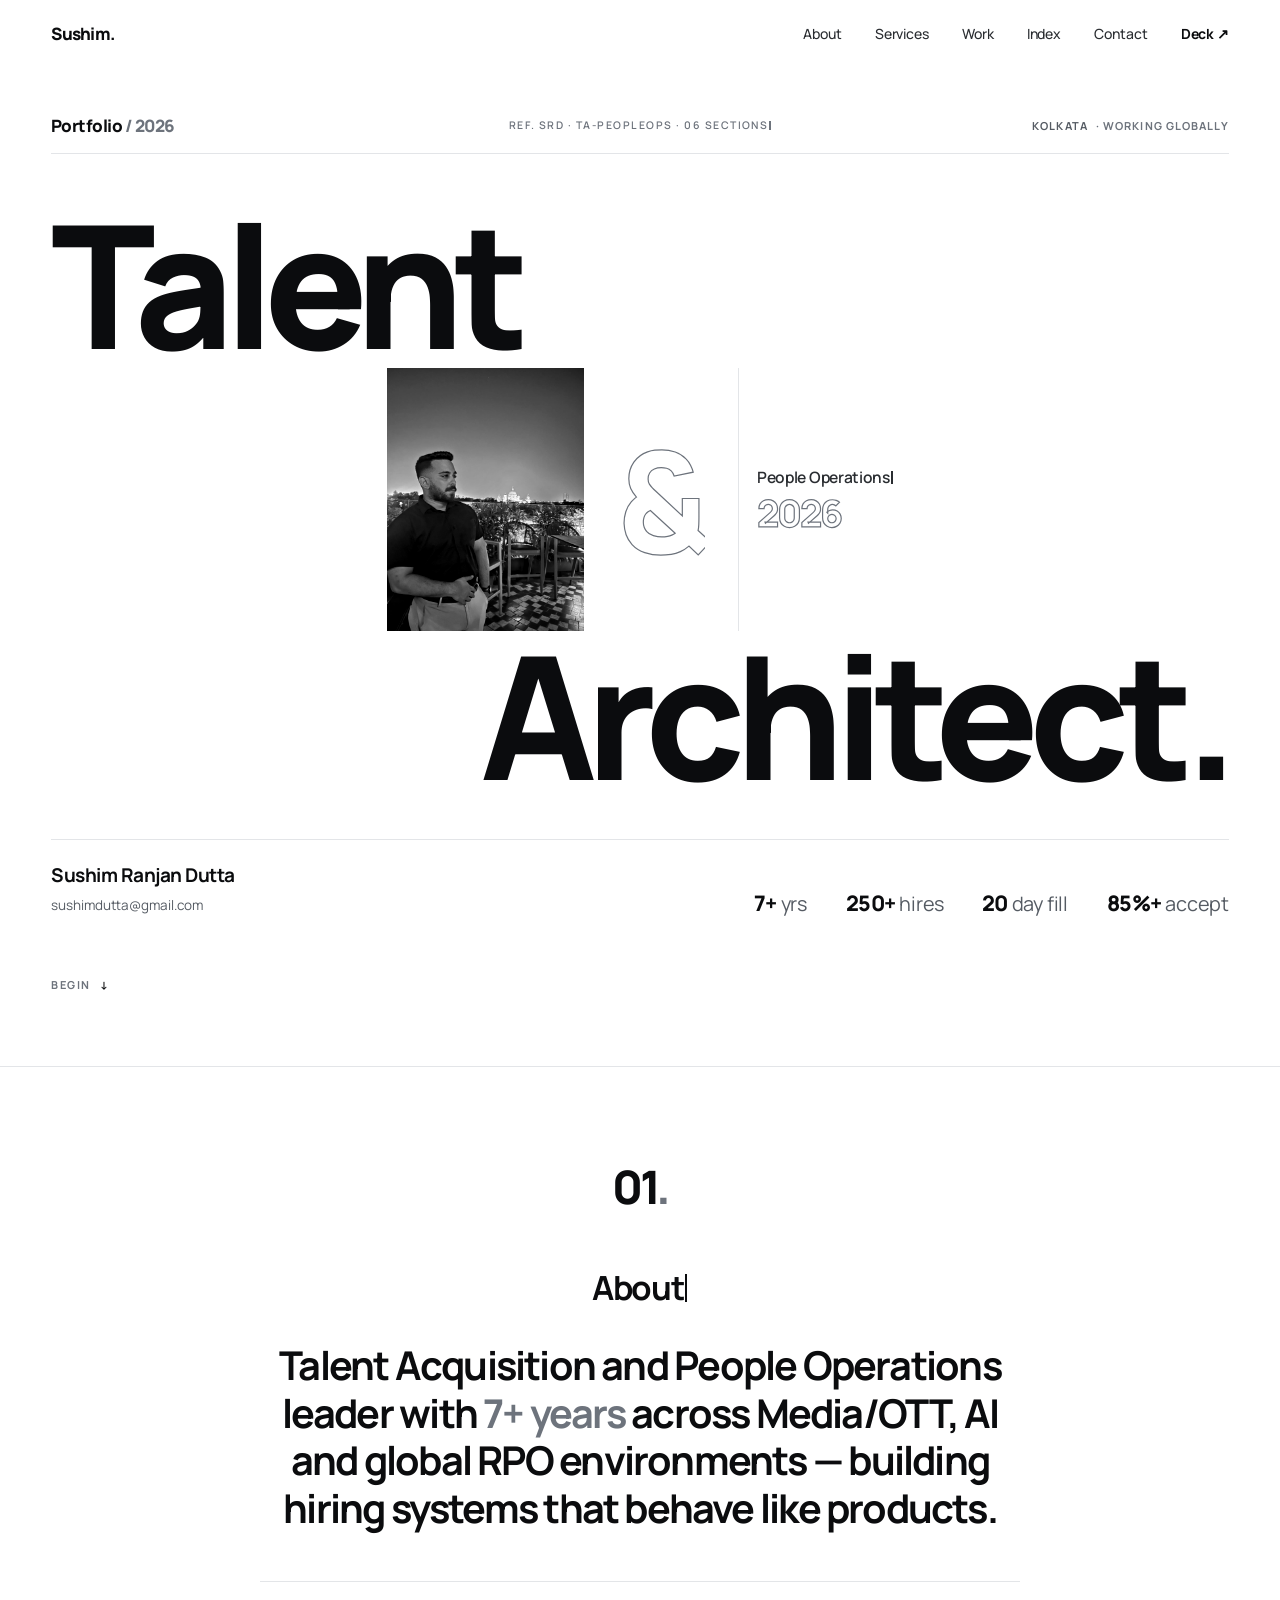
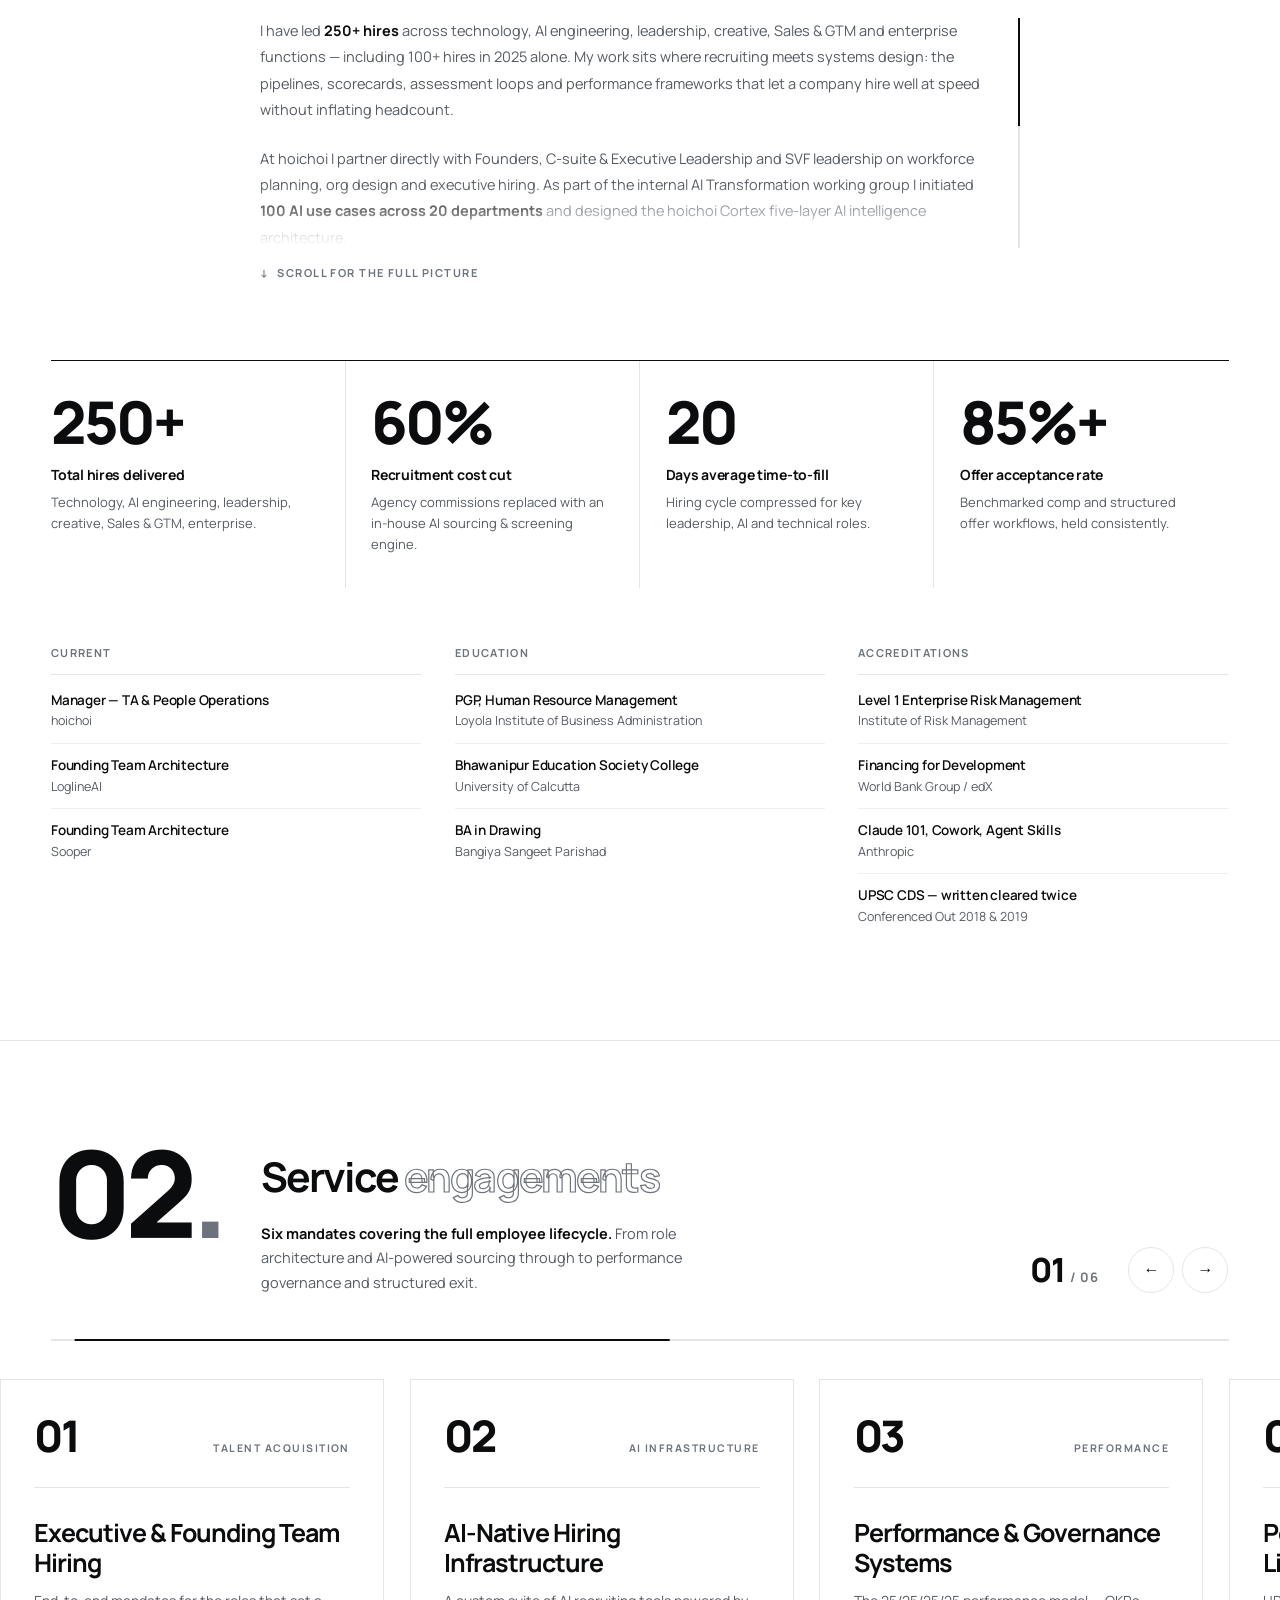
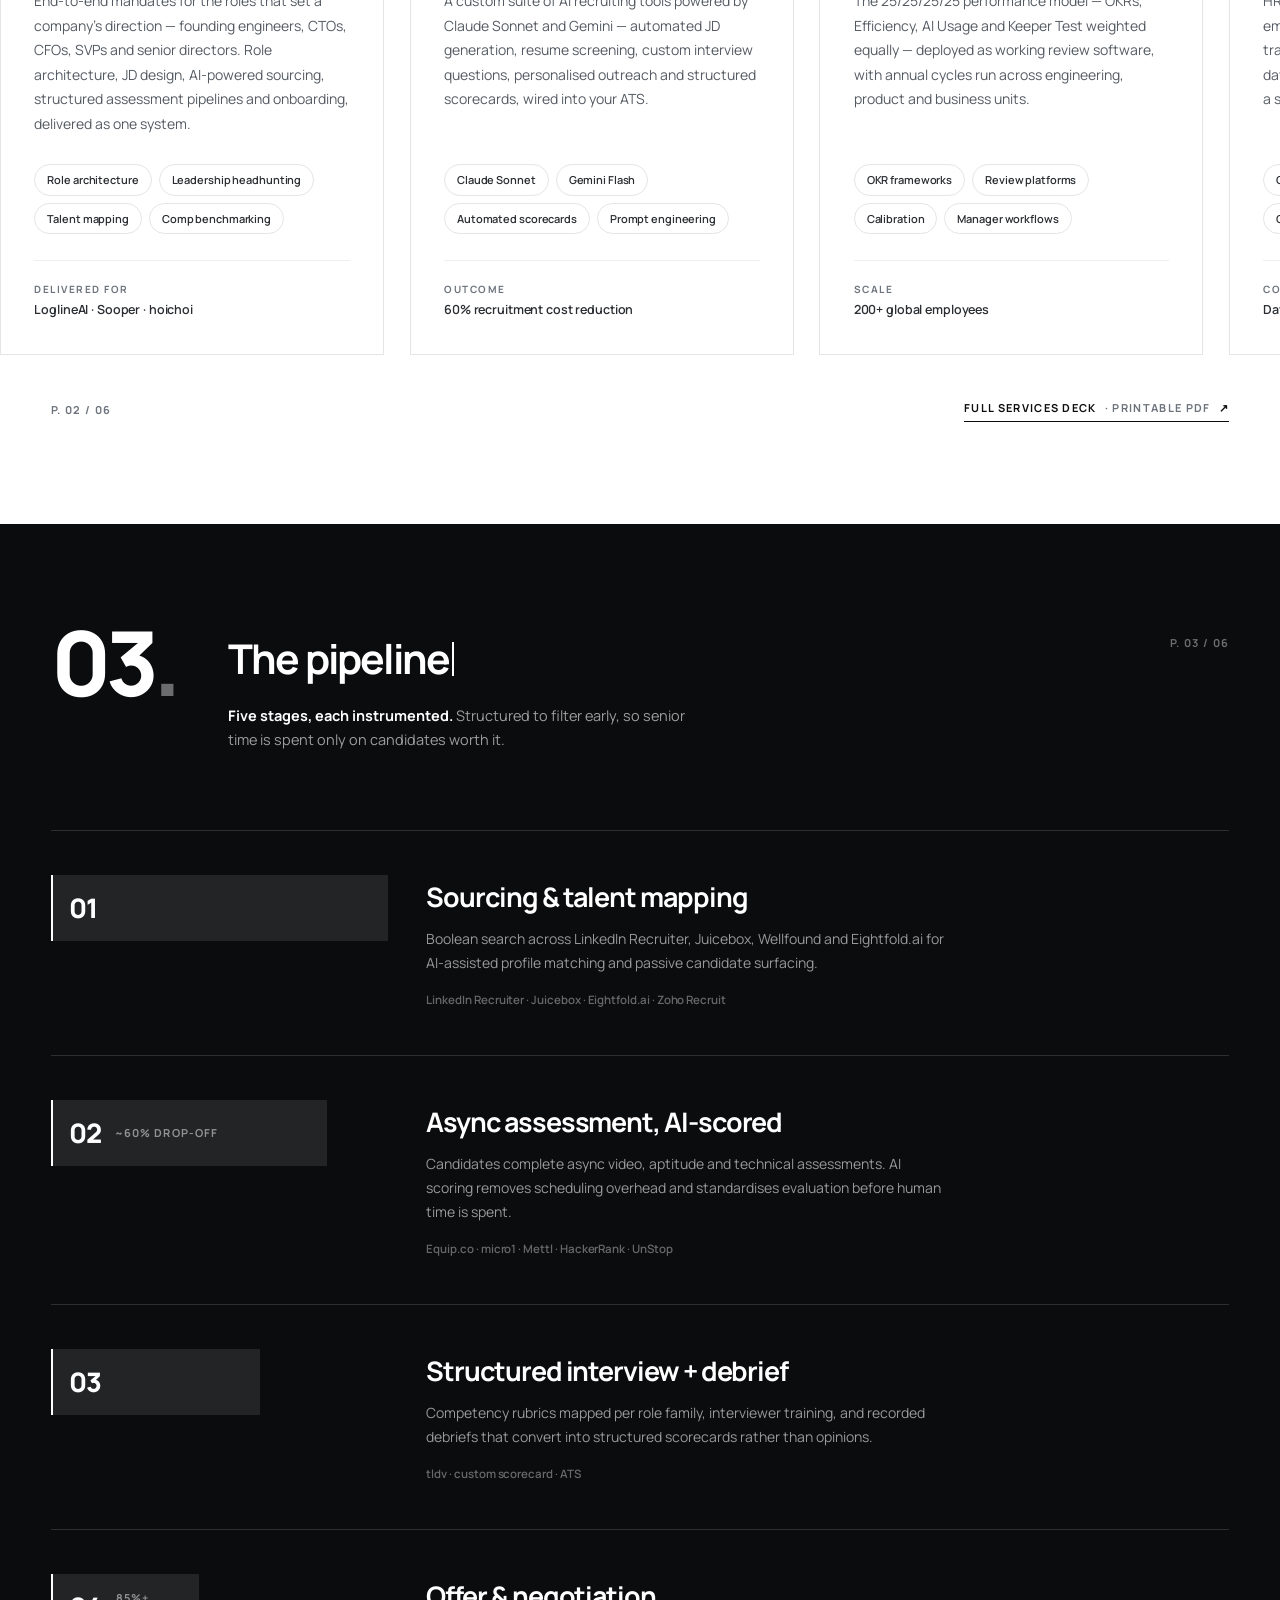
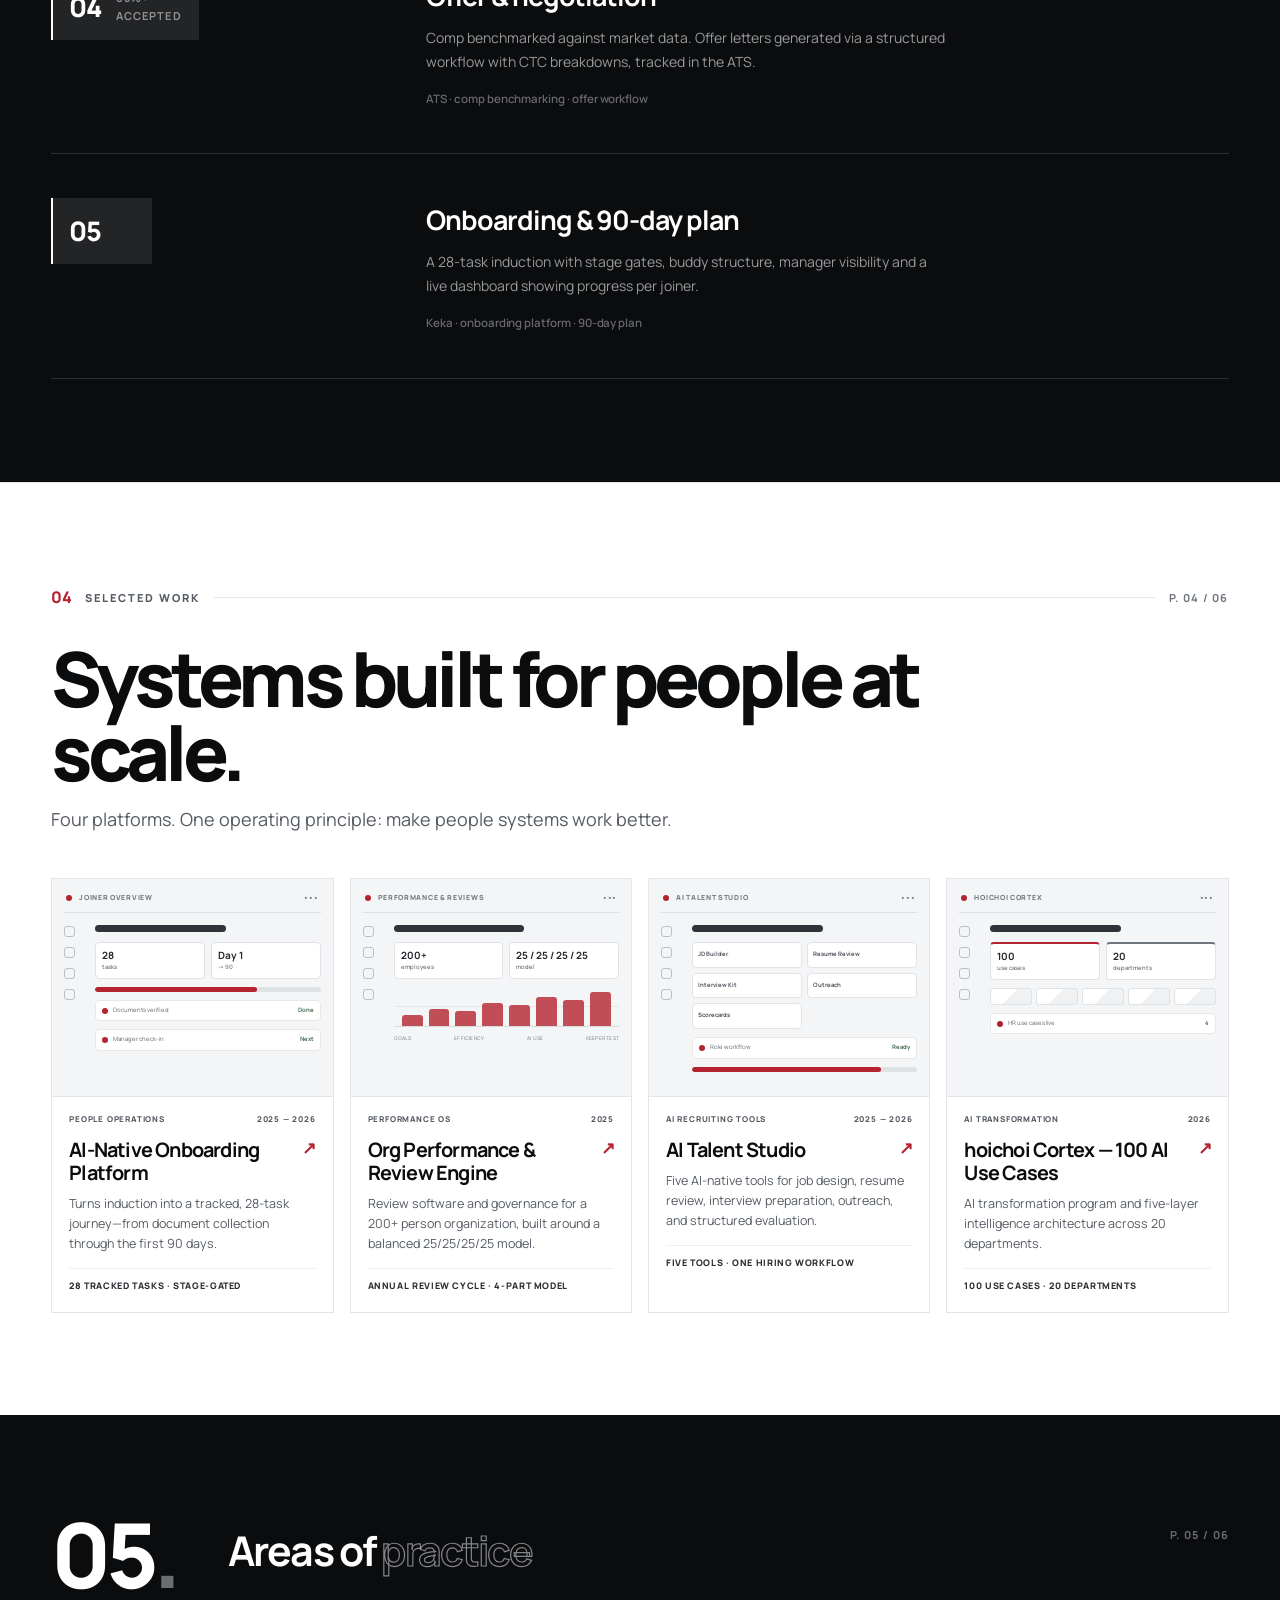
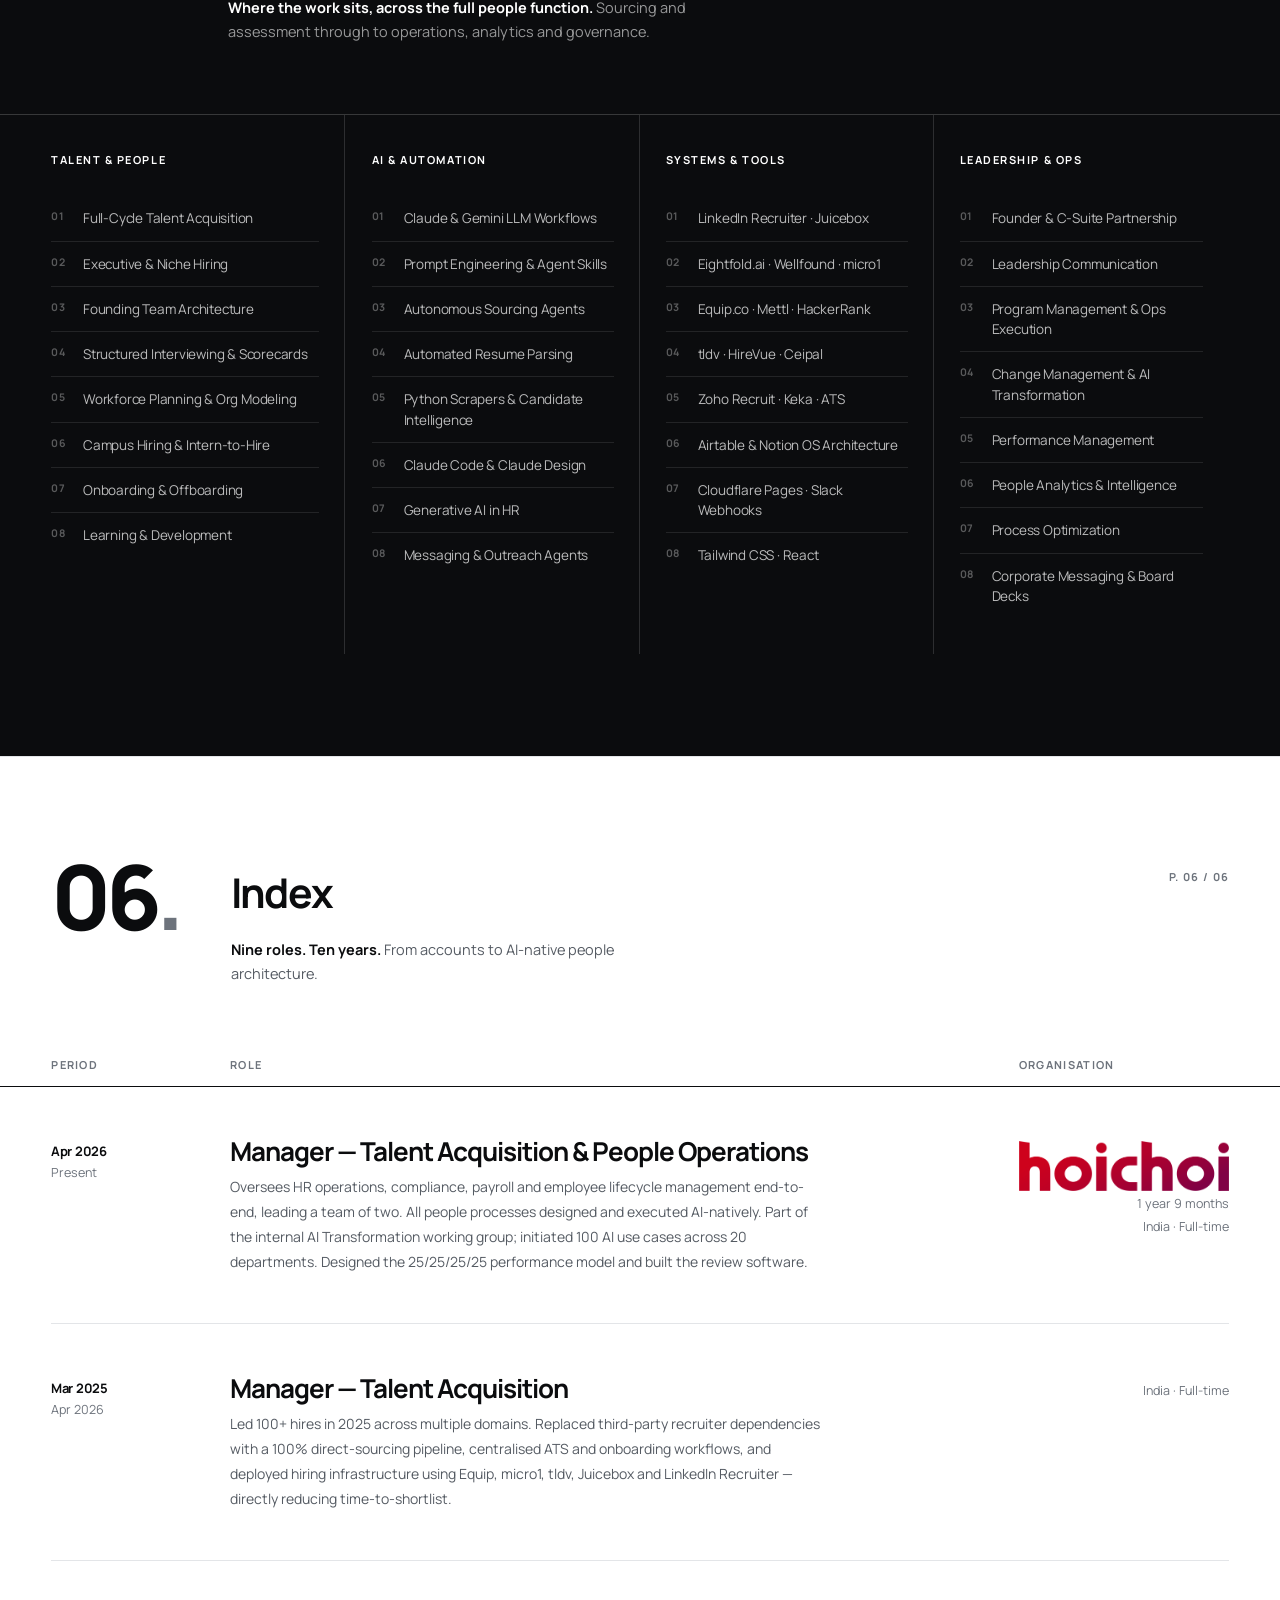
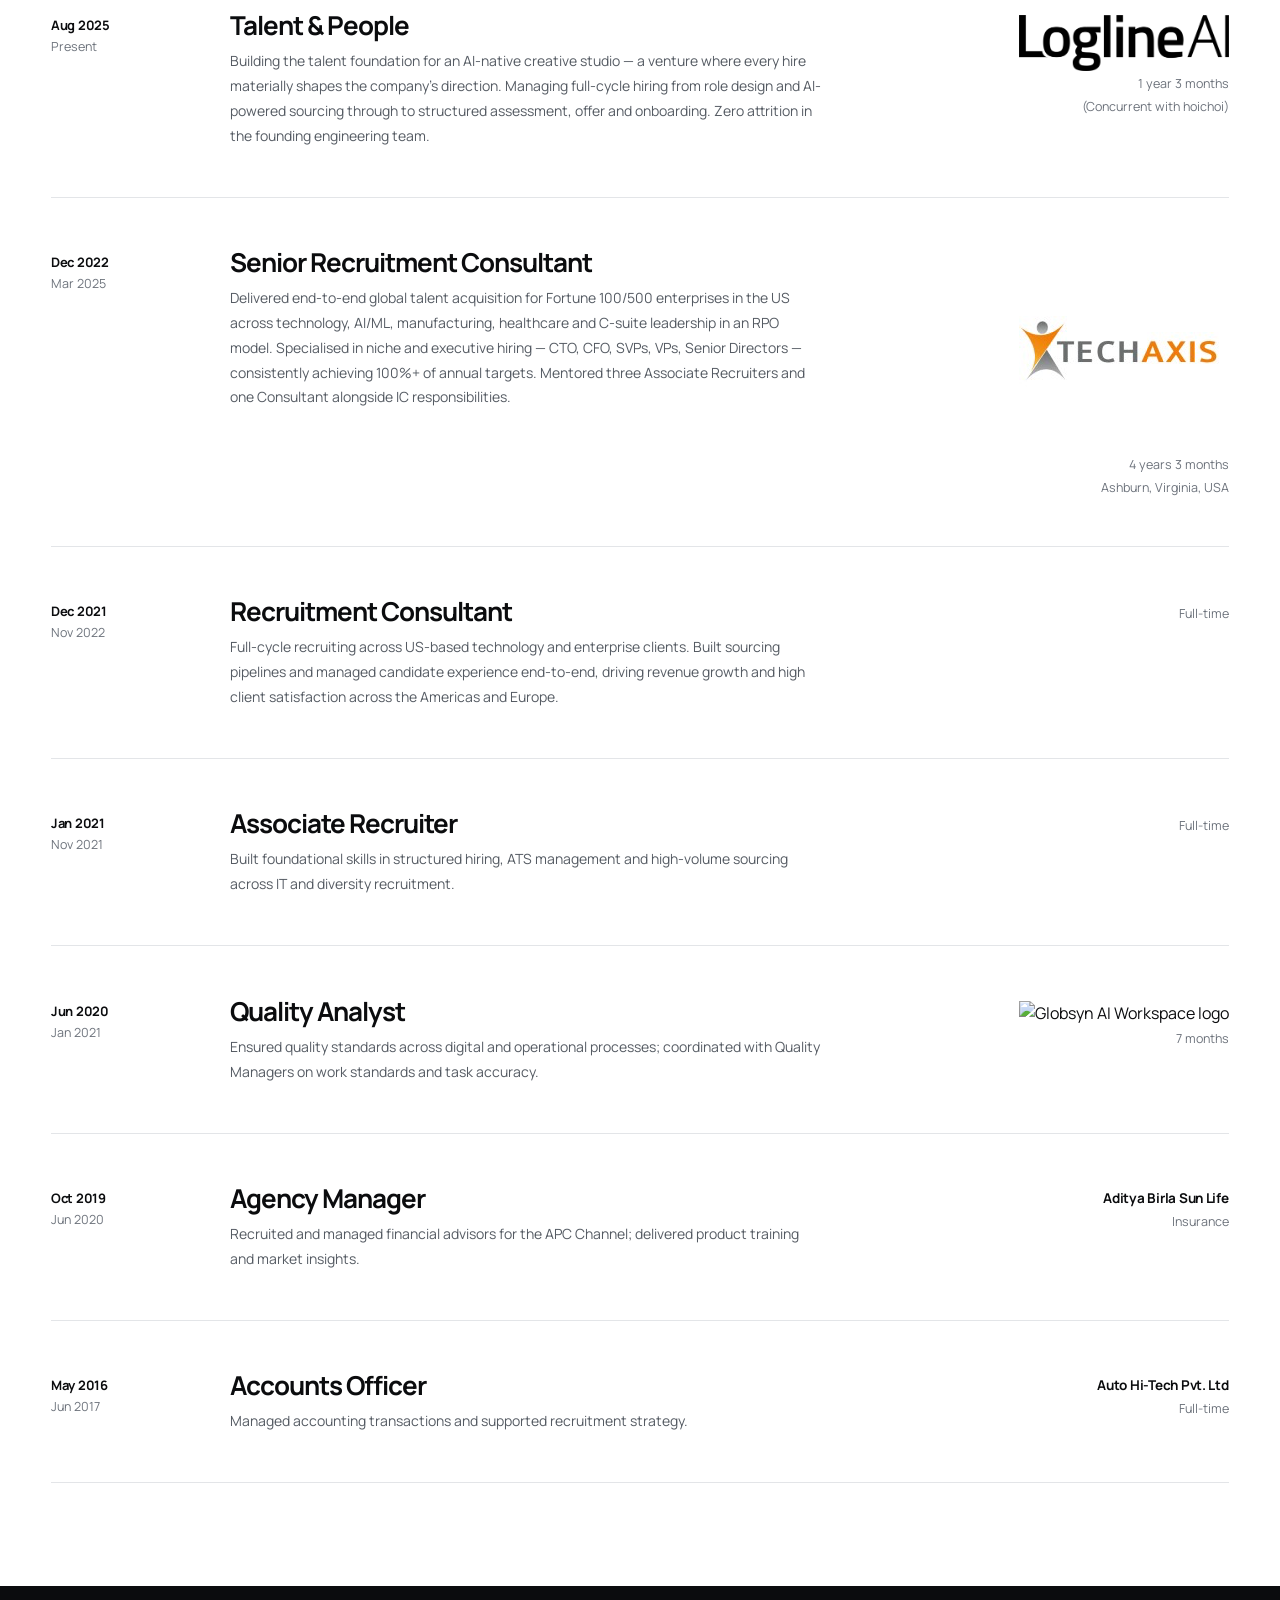
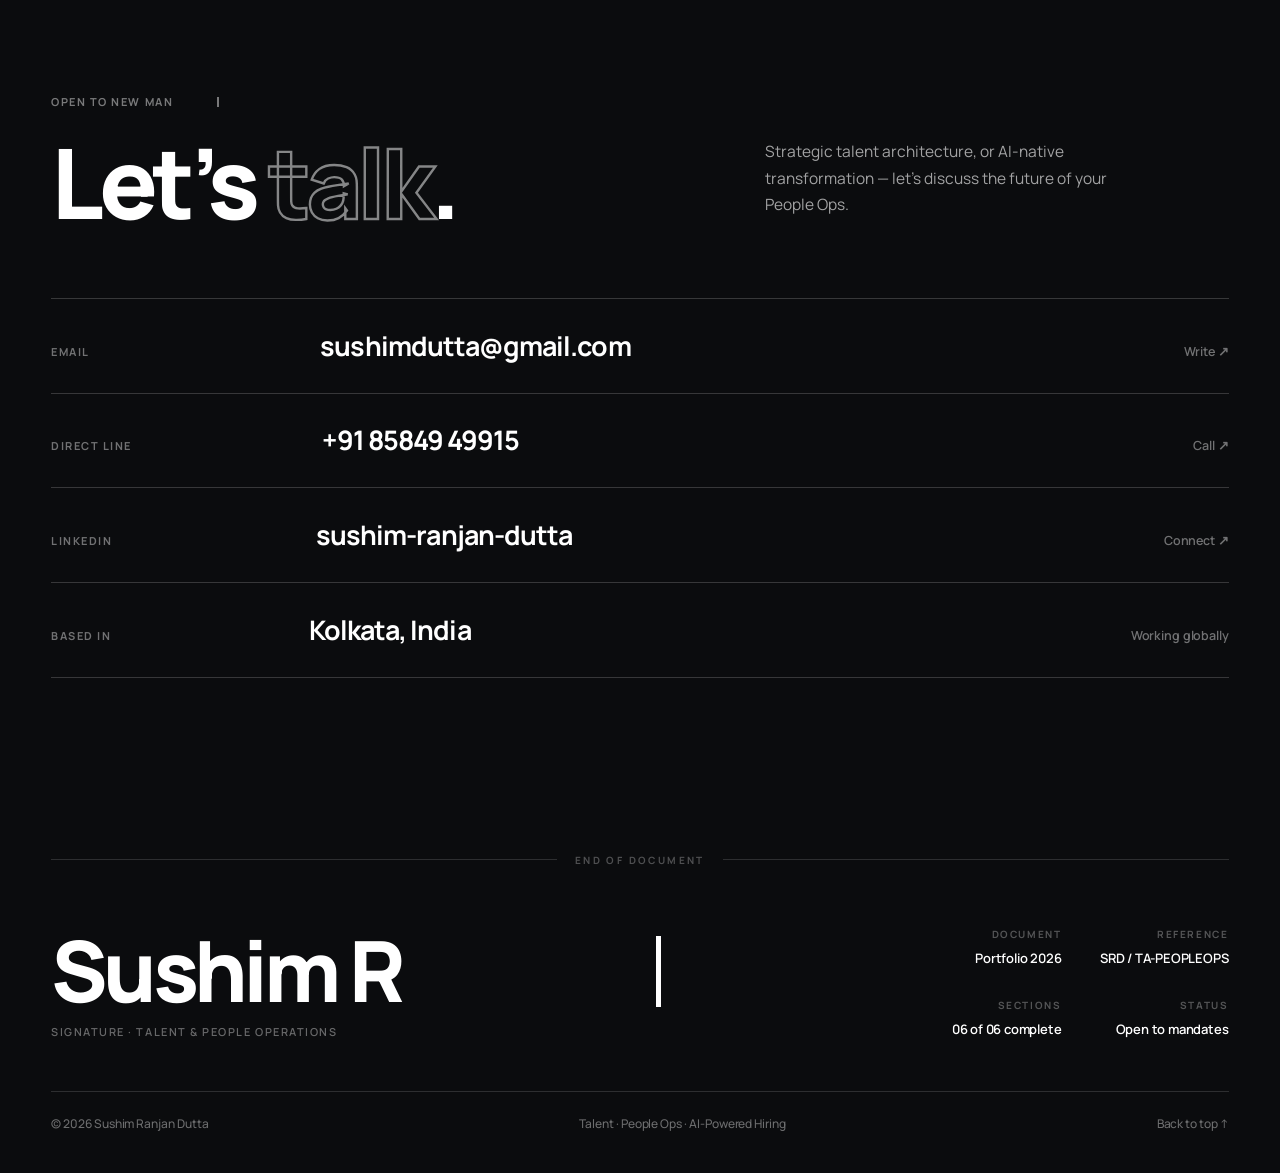
==== commit 27faa480: "Bundle selected work styles with page" ====
--- a/index.html
+++ b/index.html
@@ -8,7 +8,83 @@
 <link rel="preconnect" href="https://fonts.googleapis.com" />
 <link rel="preconnect" href="https://fonts.gstatic.com" crossorigin />
 <link href="https://fonts.googleapis.com/css2?family=Manrope:wght@400;500;600;700;800&display=swap" rel="stylesheet" />
-<link rel="stylesheet" href="styles.css" />
+<link rel="stylesheet" href="styles.css?v=work-grid-20261112" />
+<style>
+/* Selected work — compact product previews and case-study grid */
+.work-section{padding:var(--sec-pad) var(--gut);border-top:1px solid var(--line);}
+.work-shell{max-width:var(--shell);margin-inline:auto;}
+.work-heading{margin-bottom:clamp(28px,3.5vw,48px);}
+.work-heading-top{display:flex;align-items:center;gap:14px;margin-bottom:clamp(20px,2.4vw,30px);}
+.work-number{font-size:16px;font-weight:800;color:#B4232F;letter-spacing:-.04em;}
+.work-kicker{font-size:11px;font-weight:800;letter-spacing:.18em;text-transform:uppercase;color:var(--muted);}
+.work-rule{height:1px;background:var(--line);flex:1;}
+.work-heading-top .folio{white-space:nowrap;}
+.work-heading h2{max-width:900px;font-size:clamp(36px,6vw,76px);font-weight:800;line-height:.98;letter-spacing:-.065em;}
+.work-heading>p{margin-top:15px;font-size:clamp(15px,1.5vw,18px);color:var(--muted);}
+
+.work-grid{display:grid;grid-template-columns:repeat(4,minmax(0,1fr));gap:16px;}
+.work-card{min-width:0;border:1px solid var(--line);background:var(--paper);transition:transform .35s var(--ease-soft),border-color .35s var(--ease-soft),box-shadow .35s var(--ease-soft);}
+.work-card:hover{transform:translateY(-4px);border-color:#B9BDC3;box-shadow:0 14px 32px -24px rgba(11,12,14,.35);}
+.work-card:focus-within{border-color:var(--ink);}
+.work-preview{height:clamp(165px,17vw,218px);padding:12px;background:#F4F5F6;border-bottom:1px solid var(--line);overflow:hidden;}
+.preview-top{height:22px;display:flex;align-items:center;gap:7px;padding:0 2px 8px;border-bottom:1px solid #DDE0E3;color:#747982;font-size:7px;font-weight:800;letter-spacing:.1em;}
+.preview-dot{width:6px;height:6px;border-radius:50%;background:#B4232F;}
+.preview-more{margin-left:auto;font-size:13px;line-height:1;}
+.preview-body{display:grid;grid-template-columns:22px minmax(0,1fr);gap:9px;height:calc(100% - 22px);padding-top:11px;}
+.preview-sidebar{display:flex;flex-direction:column;gap:10px;padding-top:2px;}
+.preview-sidebar i{width:11px;height:11px;border:1px solid #BBC0C6;border-radius:3px;}
+.preview-main{min-width:0;display:flex;flex-direction:column;gap:8px;}
+.preview-title-line{width:58%;height:7px;background:#30343A;border-radius:5px;margin:1px 0 2px;}
+.preview-stats,.preview-cortex-stats{display:grid;grid-template-columns:repeat(2,minmax(0,1fr));gap:6px;}
+.preview-stats b,.preview-cortex-stats b{min-width:0;padding:7px 6px;border:1px solid #E0E2E5;background:#fff;border-radius:4px;font-size:10px;line-height:1.1;color:#25292E;}
+.preview-stats b span,.preview-cortex-stats b span{display:block;margin-top:3px;font-size:6px;font-weight:600;color:#777D85;}
+.preview-progress{height:5px;border-radius:4px;background:#DFE2E5;overflow:hidden;}
+.preview-progress span{height:100%;display:block;background:#B4232F;border-radius:4px;}
+.preview-row{display:flex;align-items:center;gap:5px;min-width:0;padding:5px 6px;background:#fff;border:1px solid #E5E7E9;border-radius:4px;font-size:6px;color:#60666E;}
+.preview-row i{flex:none;width:6px;height:6px;border-radius:50%;background:#B4232F;}
+.preview-row span{overflow:hidden;text-overflow:ellipsis;white-space:nowrap;}
+.preview-row b{margin-left:auto;color:#4A7055;font-size:6px;}
+.preview-chart{height:40px;display:flex;align-items:flex-end;gap:6px;padding:5px 8px 0;border-bottom:1px solid #D7DADF;background:linear-gradient(to bottom,transparent 49%,#E5E7E9 50%,transparent 52%);}
+.preview-chart i{flex:1;min-width:4px;background:#B4232F;border-radius:3px 3px 0 0;opacity:.8;}
+.preview-chart-labels{display:flex;justify-content:space-between;font-size:5px;color:#737982;letter-spacing:.04em;}
+.preview-tool-grid{display:grid;grid-template-columns:repeat(2,minmax(0,1fr));gap:5px;}
+.preview-tool-grid span{padding:7px 5px;background:#fff;border:1px solid #E1E3E6;border-radius:4px;font-size:6px;font-weight:700;color:#50565E;}
+.preview-cortex-stats b:first-child{border-top:2px solid #B4232F;}
+.preview-cortex-stats b:last-child{border-top:2px solid #707780;}
+.preview-case-list{display:grid;grid-template-columns:repeat(5,1fr);gap:4px;}
+.preview-case-list i{height:17px;border:1px solid #DFE2E5;background:linear-gradient(135deg,#fff 48%,#F0F1F2 49%);border-radius:3px;}
+.work-card-copy{padding:16px 17px 18px;}
+.work-card-meta{display:flex;justify-content:space-between;gap:8px;color:var(--muted);font-size:8px;font-weight:800;letter-spacing:.1em;}
+.work-card-meta span:last-child{white-space:nowrap;}
+.work-card h3{margin-top:12px;font-size:clamp(17px,1.55vw,21px);line-height:1.18;letter-spacing:-.04em;}
+.work-card h3 a{display:flex;align-items:flex-start;gap:5px;justify-content:space-between;}
+.work-card h3 a span{flex:none;color:#B4232F;font-size:.85em;transition:transform .25s var(--ease-soft);}
+.work-card h3 a:hover span{transform:translate(2px,-2px);}
+.work-card h3 a:focus-visible{outline:2px solid var(--ink);outline-offset:3px;}
+.work-card-copy p{margin-top:10px;font-size:12.5px;line-height:1.6;color:var(--muted);}
+.work-outcome{display:block;margin-top:14px;padding-top:10px;border-top:1px solid var(--line-soft);font-size:9px;font-weight:800;letter-spacing:.07em;text-transform:uppercase;color:var(--ink-2);}
+
+@media (max-width:1100px){
+  .work-grid{grid-template-columns:repeat(2,minmax(0,1fr));gap:18px;}
+  .work-preview{height:clamp(190px,27vw,250px);}
+  .work-card h3{font-size:clamp(20px,2.6vw,26px);}
+}
+@media (max-width:620px){
+  .work-section{padding-block:48px;}
+  .work-heading{margin-bottom:24px;}
+  .work-heading-top{gap:9px;}
+  .work-heading-top .folio{font-size:9px;}
+  .work-heading h2{font-size:clamp(34px,10vw,48px);}
+  .work-grid{grid-template-columns:1fr;gap:14px;}
+  .work-preview{height:210px;padding:13px;}
+  .work-card-copy{padding:15px;}
+  .work-card h3{font-size:22px;}
+}
+@media (prefers-reduced-motion:reduce){
+  .work-card,.work-card h3 a span{transition:none;}
+  .work-card:hover{transform:none;}
+}
+</style>
 </head>
 <body>
 
--- a/styles.css
+++ b/styles.css
@@ -885,3 +885,79 @@
 .exp-org-brand:focus-visible{outline:2px solid var(--ink);outline-offset:4px;}
 
 .exp-tenure{color:var(--ink-2)!important;font-weight:700;letter-spacing:-.01em;}
+
+
+/* Selected work — compact product previews and case-study grid */
+.work-section{padding:var(--sec-pad) var(--gut);border-top:1px solid var(--line);}
+.work-shell{max-width:var(--shell);margin-inline:auto;}
+.work-heading{margin-bottom:clamp(28px,3.5vw,48px);}
+.work-heading-top{display:flex;align-items:center;gap:14px;margin-bottom:clamp(20px,2.4vw,30px);}
+.work-number{font-size:16px;font-weight:800;color:#B4232F;letter-spacing:-.04em;}
+.work-kicker{font-size:11px;font-weight:800;letter-spacing:.18em;text-transform:uppercase;color:var(--muted);}
+.work-rule{height:1px;background:var(--line);flex:1;}
+.work-heading-top .folio{white-space:nowrap;}
+.work-heading h2{max-width:900px;font-size:clamp(36px,6vw,76px);font-weight:800;line-height:.98;letter-spacing:-.065em;}
+.work-heading>p{margin-top:15px;font-size:clamp(15px,1.5vw,18px);color:var(--muted);}
+
+.work-grid{display:grid;grid-template-columns:repeat(4,minmax(0,1fr));gap:16px;}
+.work-card{min-width:0;border:1px solid var(--line);background:var(--paper);transition:transform .35s var(--ease-soft),border-color .35s var(--ease-soft),box-shadow .35s var(--ease-soft);}
+.work-card:hover{transform:translateY(-4px);border-color:#B9BDC3;box-shadow:0 14px 32px -24px rgba(11,12,14,.35);}
+.work-card:focus-within{border-color:var(--ink);}
+.work-preview{height:clamp(165px,17vw,218px);padding:12px;background:#F4F5F6;border-bottom:1px solid var(--line);overflow:hidden;}
+.preview-top{height:22px;display:flex;align-items:center;gap:7px;padding:0 2px 8px;border-bottom:1px solid #DDE0E3;color:#747982;font-size:7px;font-weight:800;letter-spacing:.1em;}
+.preview-dot{width:6px;height:6px;border-radius:50%;background:#B4232F;}
+.preview-more{margin-left:auto;font-size:13px;line-height:1;}
+.preview-body{display:grid;grid-template-columns:22px minmax(0,1fr);gap:9px;height:calc(100% - 22px);padding-top:11px;}
+.preview-sidebar{display:flex;flex-direction:column;gap:10px;padding-top:2px;}
+.preview-sidebar i{width:11px;height:11px;border:1px solid #BBC0C6;border-radius:3px;}
+.preview-main{min-width:0;display:flex;flex-direction:column;gap:8px;}
+.preview-title-line{width:58%;height:7px;background:#30343A;border-radius:5px;margin:1px 0 2px;}
+.preview-stats,.preview-cortex-stats{display:grid;grid-template-columns:repeat(2,minmax(0,1fr));gap:6px;}
+.preview-stats b,.preview-cortex-stats b{min-width:0;padding:7px 6px;border:1px solid #E0E2E5;background:#fff;border-radius:4px;font-size:10px;line-height:1.1;color:#25292E;}
+.preview-stats b span,.preview-cortex-stats b span{display:block;margin-top:3px;font-size:6px;font-weight:600;color:#777D85;}
+.preview-progress{height:5px;border-radius:4px;background:#DFE2E5;overflow:hidden;}
+.preview-progress span{height:100%;display:block;background:#B4232F;border-radius:4px;}
+.preview-row{display:flex;align-items:center;gap:5px;min-width:0;padding:5px 6px;background:#fff;border:1px solid #E5E7E9;border-radius:4px;font-size:6px;color:#60666E;}
+.preview-row i{flex:none;width:6px;height:6px;border-radius:50%;background:#B4232F;}
+.preview-row span{overflow:hidden;text-overflow:ellipsis;white-space:nowrap;}
+.preview-row b{margin-left:auto;color:#4A7055;font-size:6px;}
+.preview-chart{height:40px;display:flex;align-items:flex-end;gap:6px;padding:5px 8px 0;border-bottom:1px solid #D7DADF;background:linear-gradient(to bottom,transparent 49%,#E5E7E9 50%,transparent 52%);}
+.preview-chart i{flex:1;min-width:4px;background:#B4232F;border-radius:3px 3px 0 0;opacity:.8;}
+.preview-chart-labels{display:flex;justify-content:space-between;font-size:5px;color:#737982;letter-spacing:.04em;}
+.preview-tool-grid{display:grid;grid-template-columns:repeat(2,minmax(0,1fr));gap:5px;}
+.preview-tool-grid span{padding:7px 5px;background:#fff;border:1px solid #E1E3E6;border-radius:4px;font-size:6px;font-weight:700;color:#50565E;}
+.preview-cortex-stats b:first-child{border-top:2px solid #B4232F;}
+.preview-cortex-stats b:last-child{border-top:2px solid #707780;}
+.preview-case-list{display:grid;grid-template-columns:repeat(5,1fr);gap:4px;}
+.preview-case-list i{height:17px;border:1px solid #DFE2E5;background:linear-gradient(135deg,#fff 48%,#F0F1F2 49%);border-radius:3px;}
+.work-card-copy{padding:16px 17px 18px;}
+.work-card-meta{display:flex;justify-content:space-between;gap:8px;color:var(--muted);font-size:8px;font-weight:800;letter-spacing:.1em;}
+.work-card-meta span:last-child{white-space:nowrap;}
+.work-card h3{margin-top:12px;font-size:clamp(17px,1.55vw,21px);line-height:1.18;letter-spacing:-.04em;}
+.work-card h3 a{display:flex;align-items:flex-start;gap:5px;justify-content:space-between;}
+.work-card h3 a span{flex:none;color:#B4232F;font-size:.85em;transition:transform .25s var(--ease-soft);}
+.work-card h3 a:hover span{transform:translate(2px,-2px);}
+.work-card h3 a:focus-visible{outline:2px solid var(--ink);outline-offset:3px;}
+.work-card-copy p{margin-top:10px;font-size:12.5px;line-height:1.6;color:var(--muted);}
+.work-outcome{display:block;margin-top:14px;padding-top:10px;border-top:1px solid var(--line-soft);font-size:9px;font-weight:800;letter-spacing:.07em;text-transform:uppercase;color:var(--ink-2);}
+
+@media (max-width:1100px){
+  .work-grid{grid-template-columns:repeat(2,minmax(0,1fr));gap:18px;}
+  .work-preview{height:clamp(190px,27vw,250px);}
+  .work-card h3{font-size:clamp(20px,2.6vw,26px);}
+}
+@media (max-width:620px){
+  .work-section{padding-block:48px;}
+  .work-heading{margin-bottom:24px;}
+  .work-heading-top{gap:9px;}
+  .work-heading-top .folio{font-size:9px;}
+  .work-heading h2{font-size:clamp(34px,10vw,48px);}
+  .work-grid{grid-template-columns:1fr;gap:14px;}
+  .work-preview{height:210px;padding:13px;}
+  .work-card-copy{padding:15px;}
+  .work-card h3{font-size:22px;}
+}
+@media (prefers-reduced-motion:reduce){
+  .work-card,.work-card h3 a span{transition:none;}
+  .work-card:hover{transform:none;}
+}
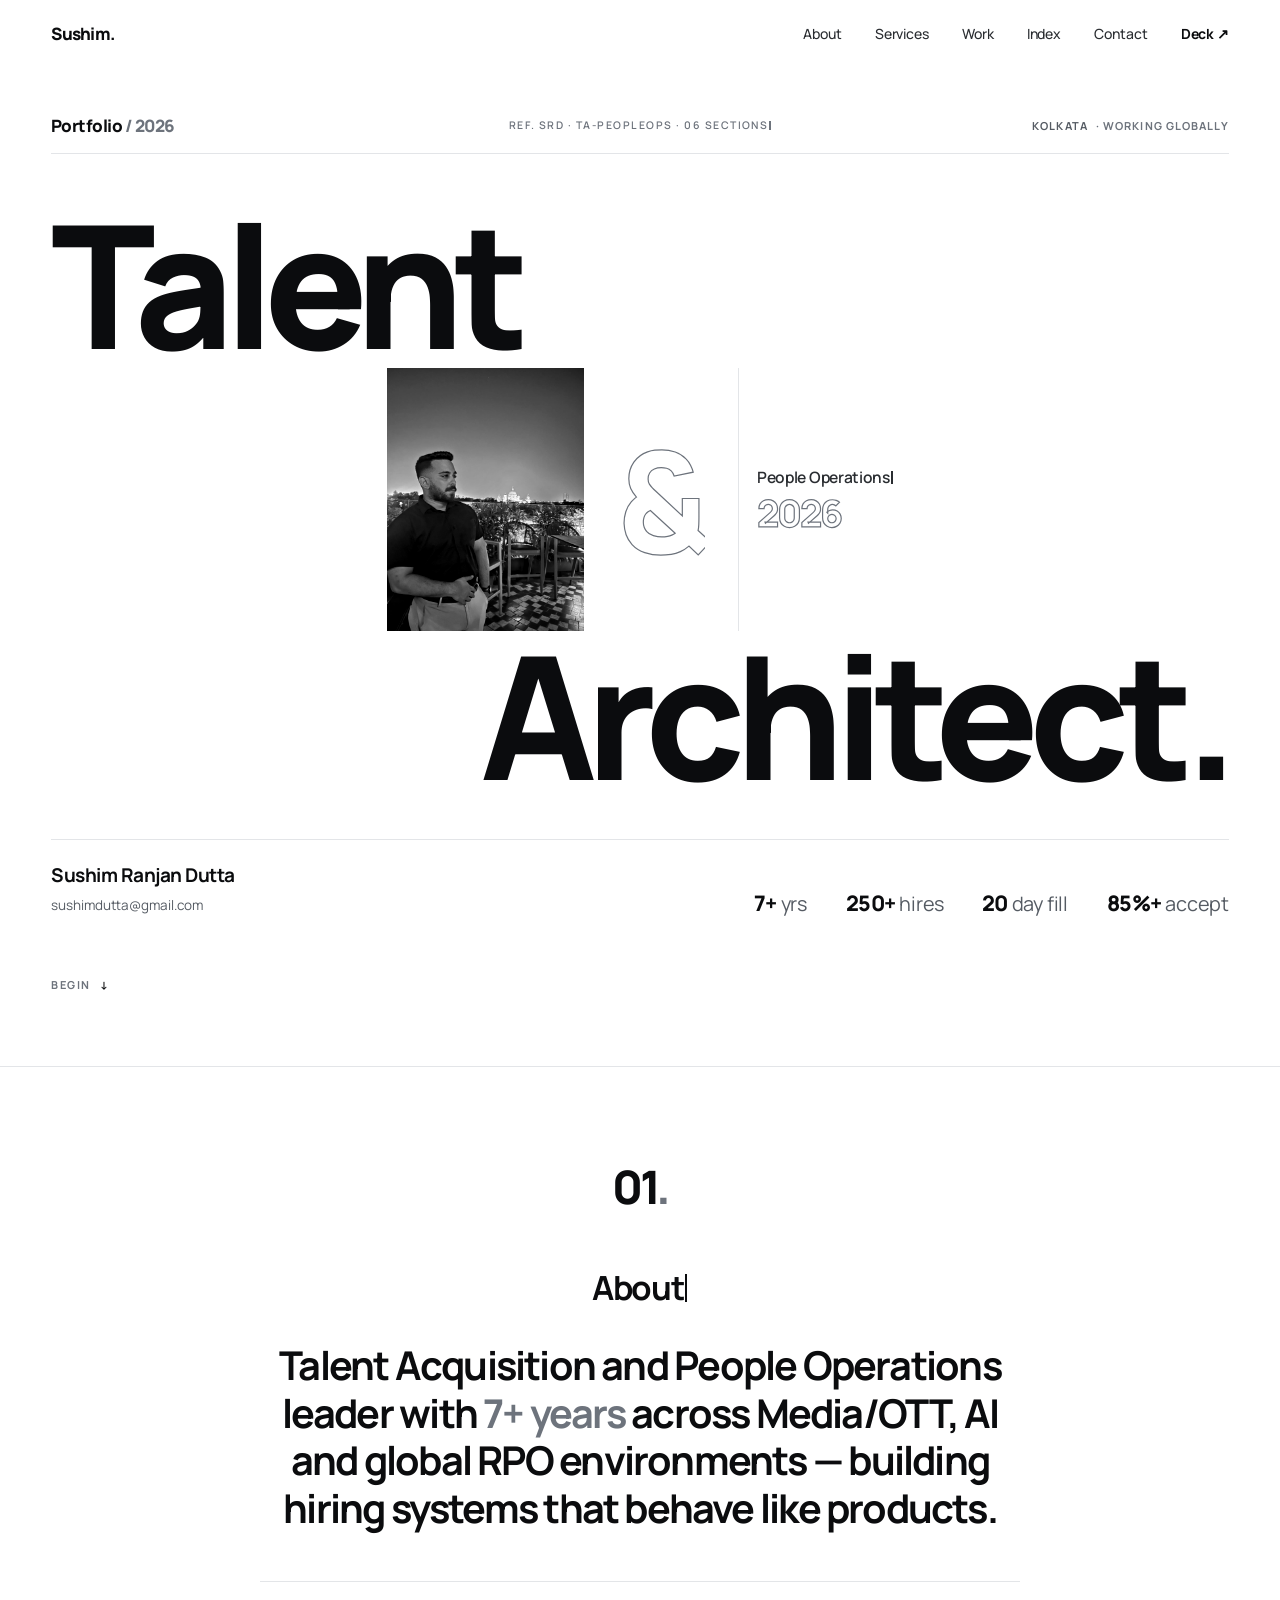
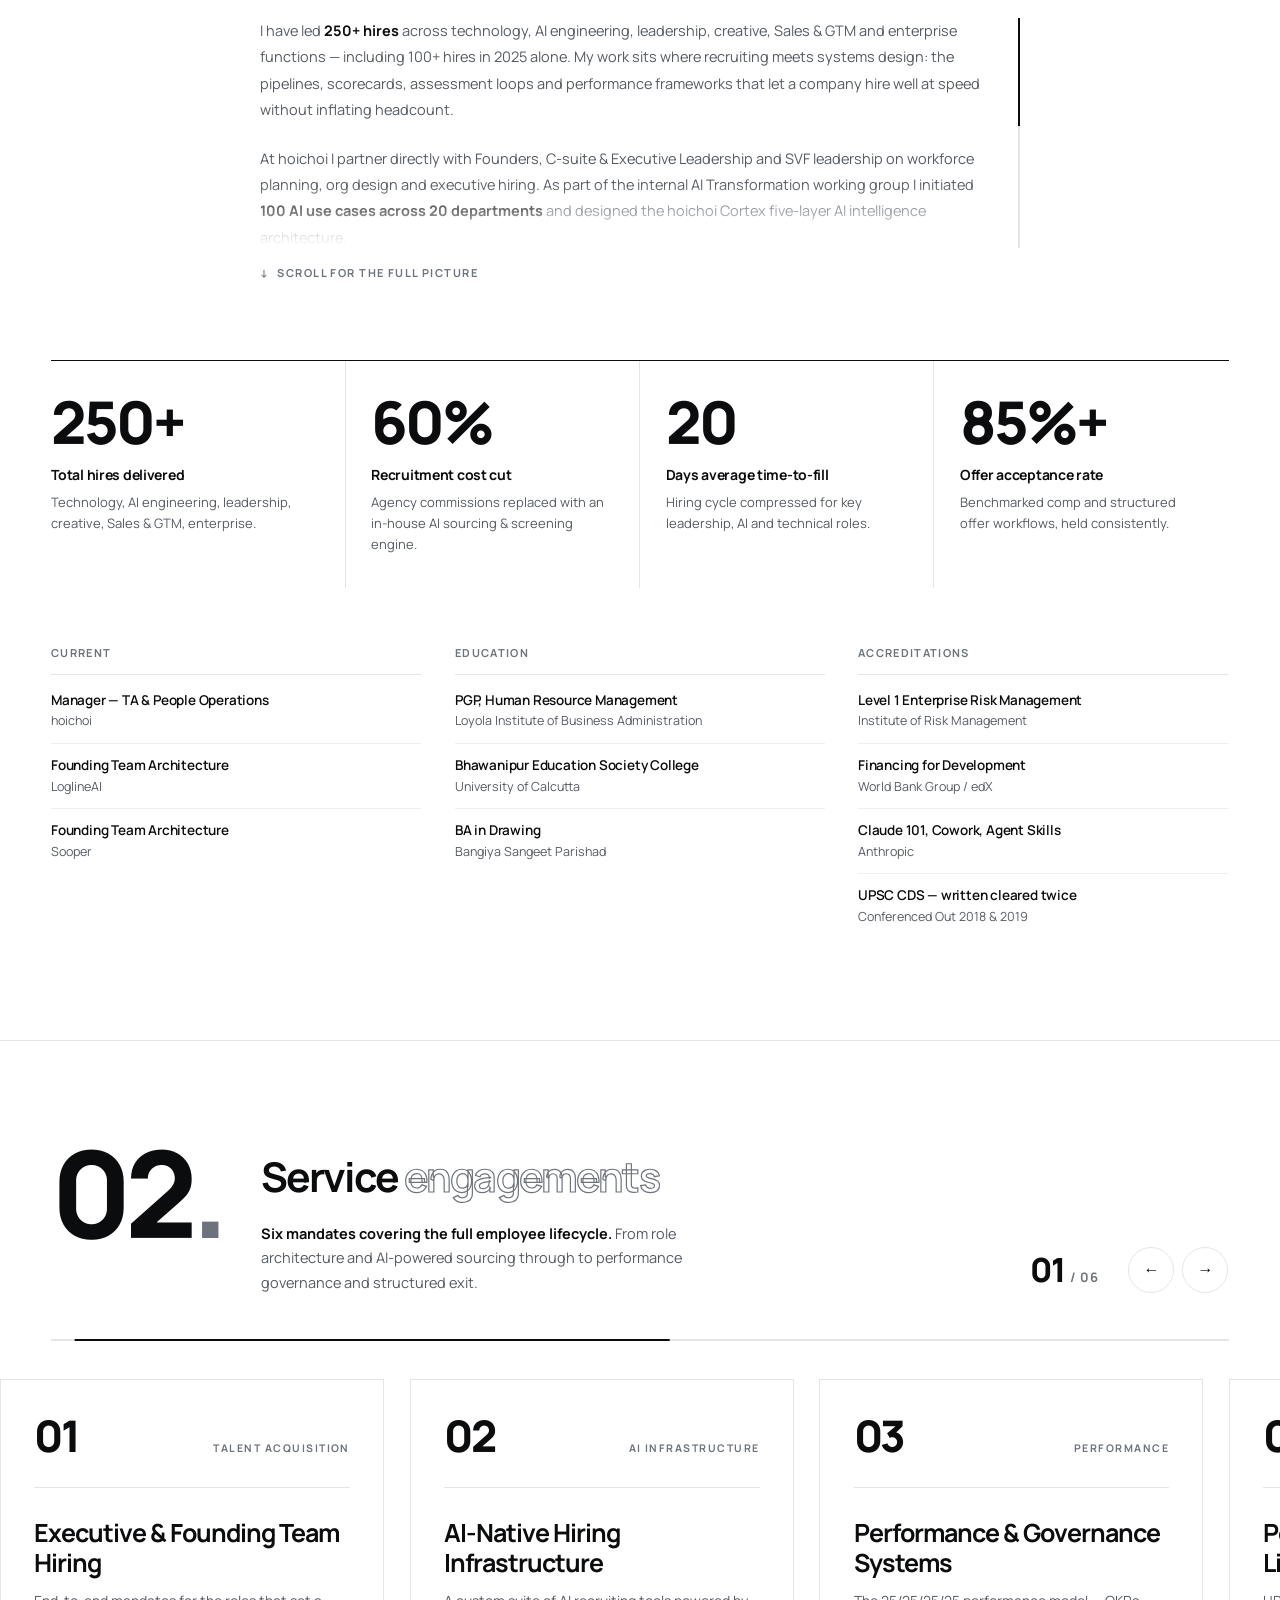
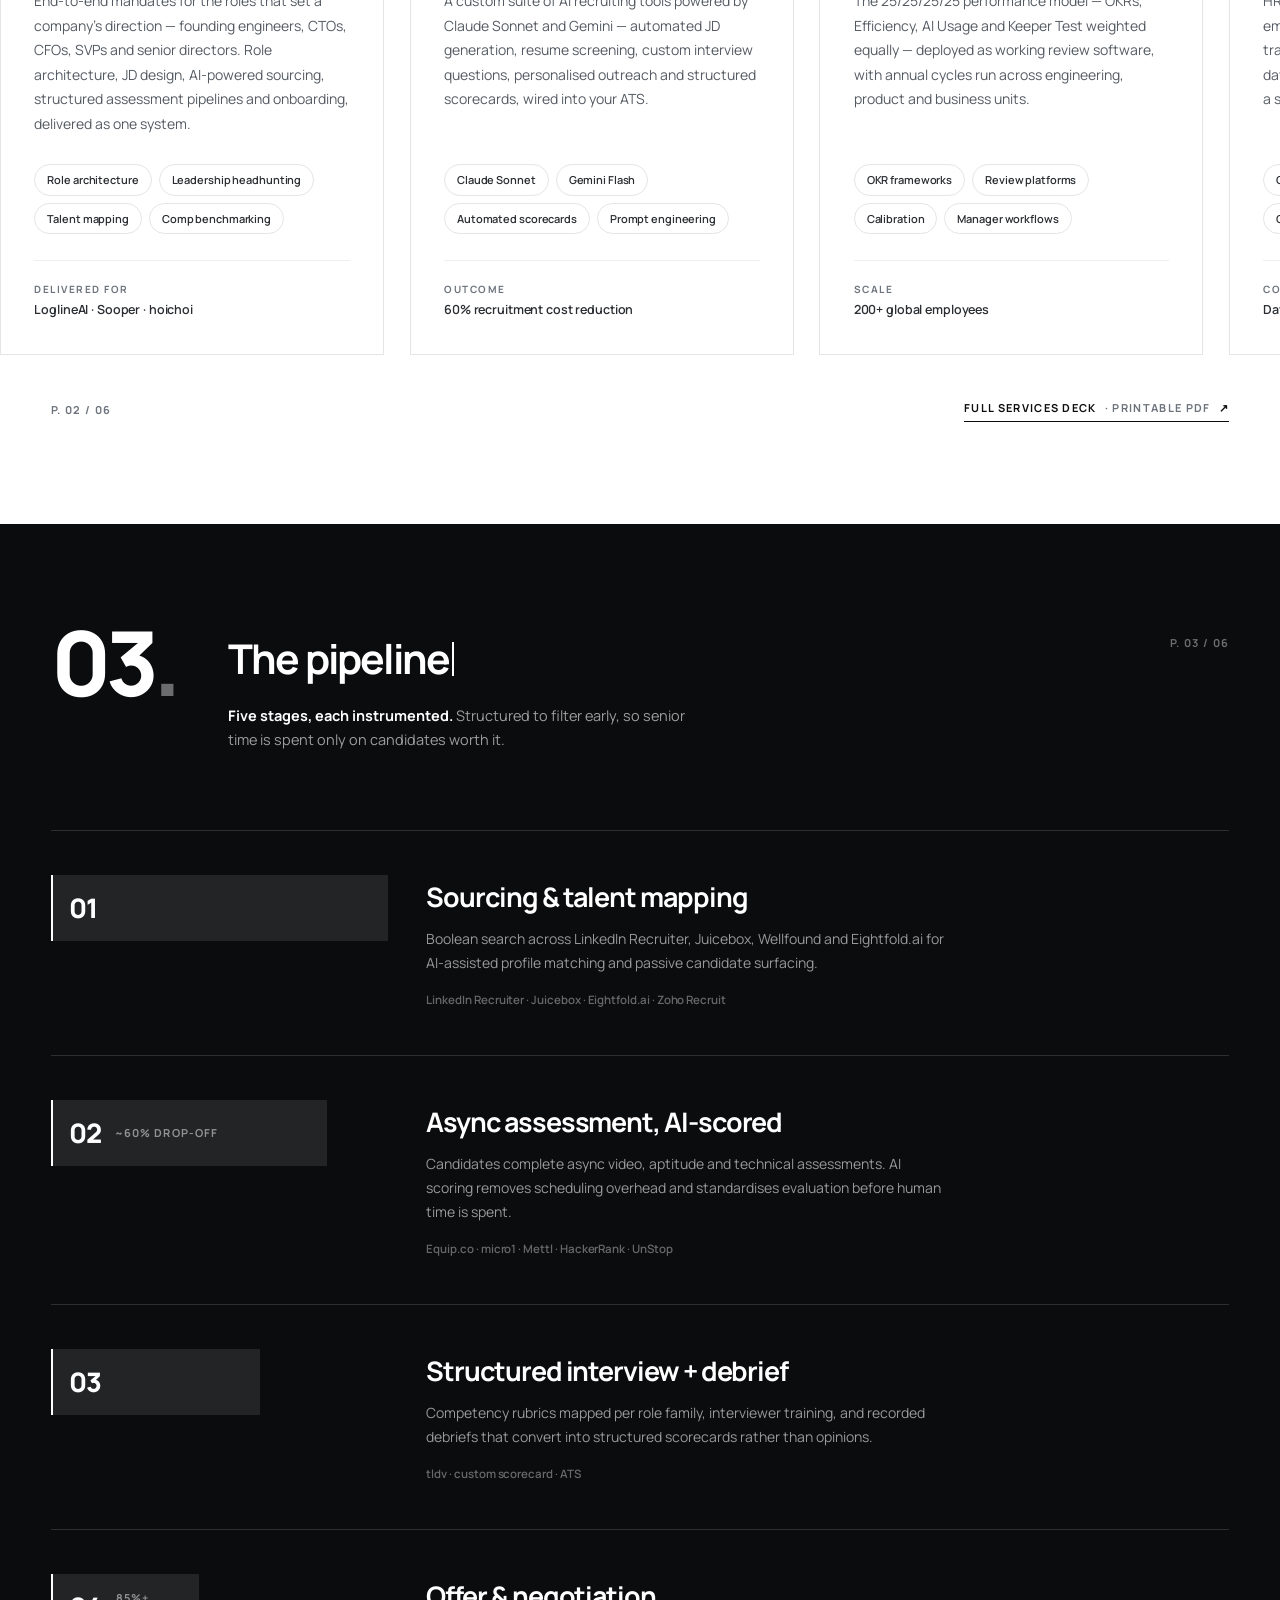
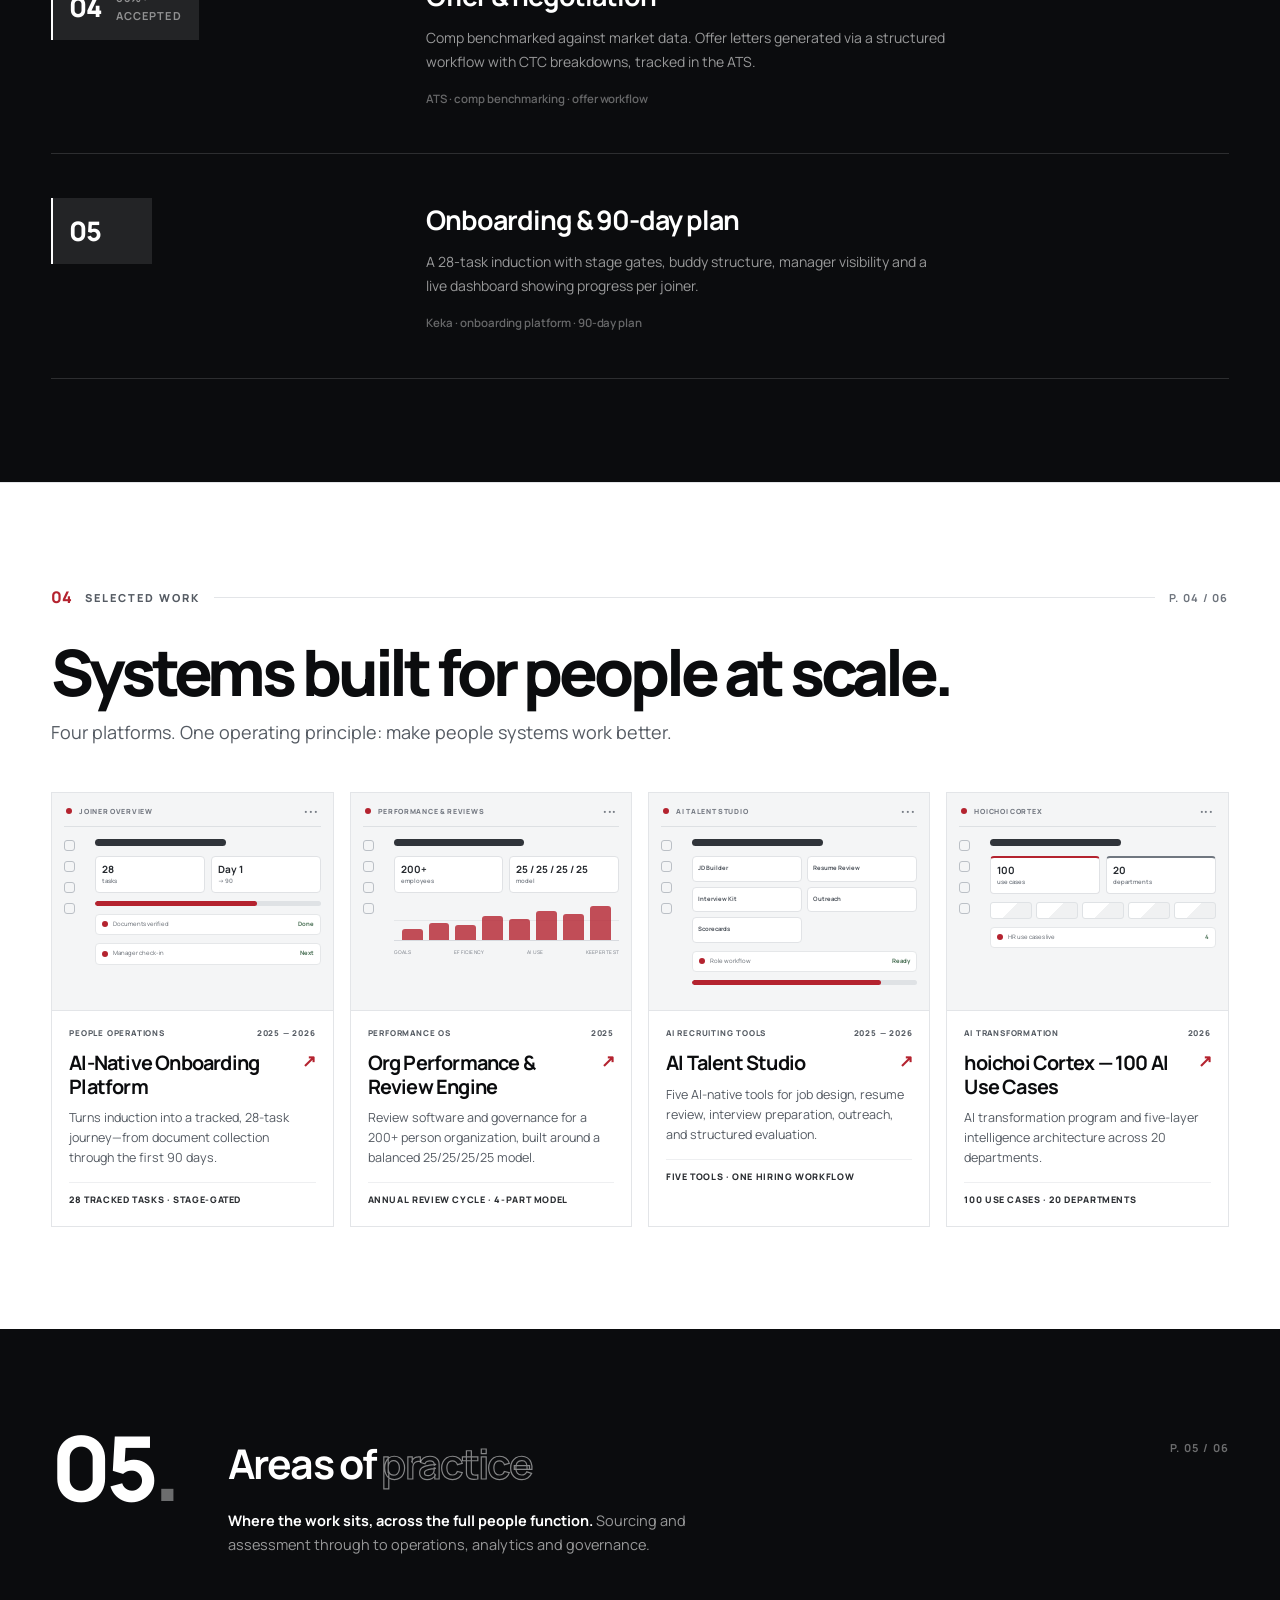
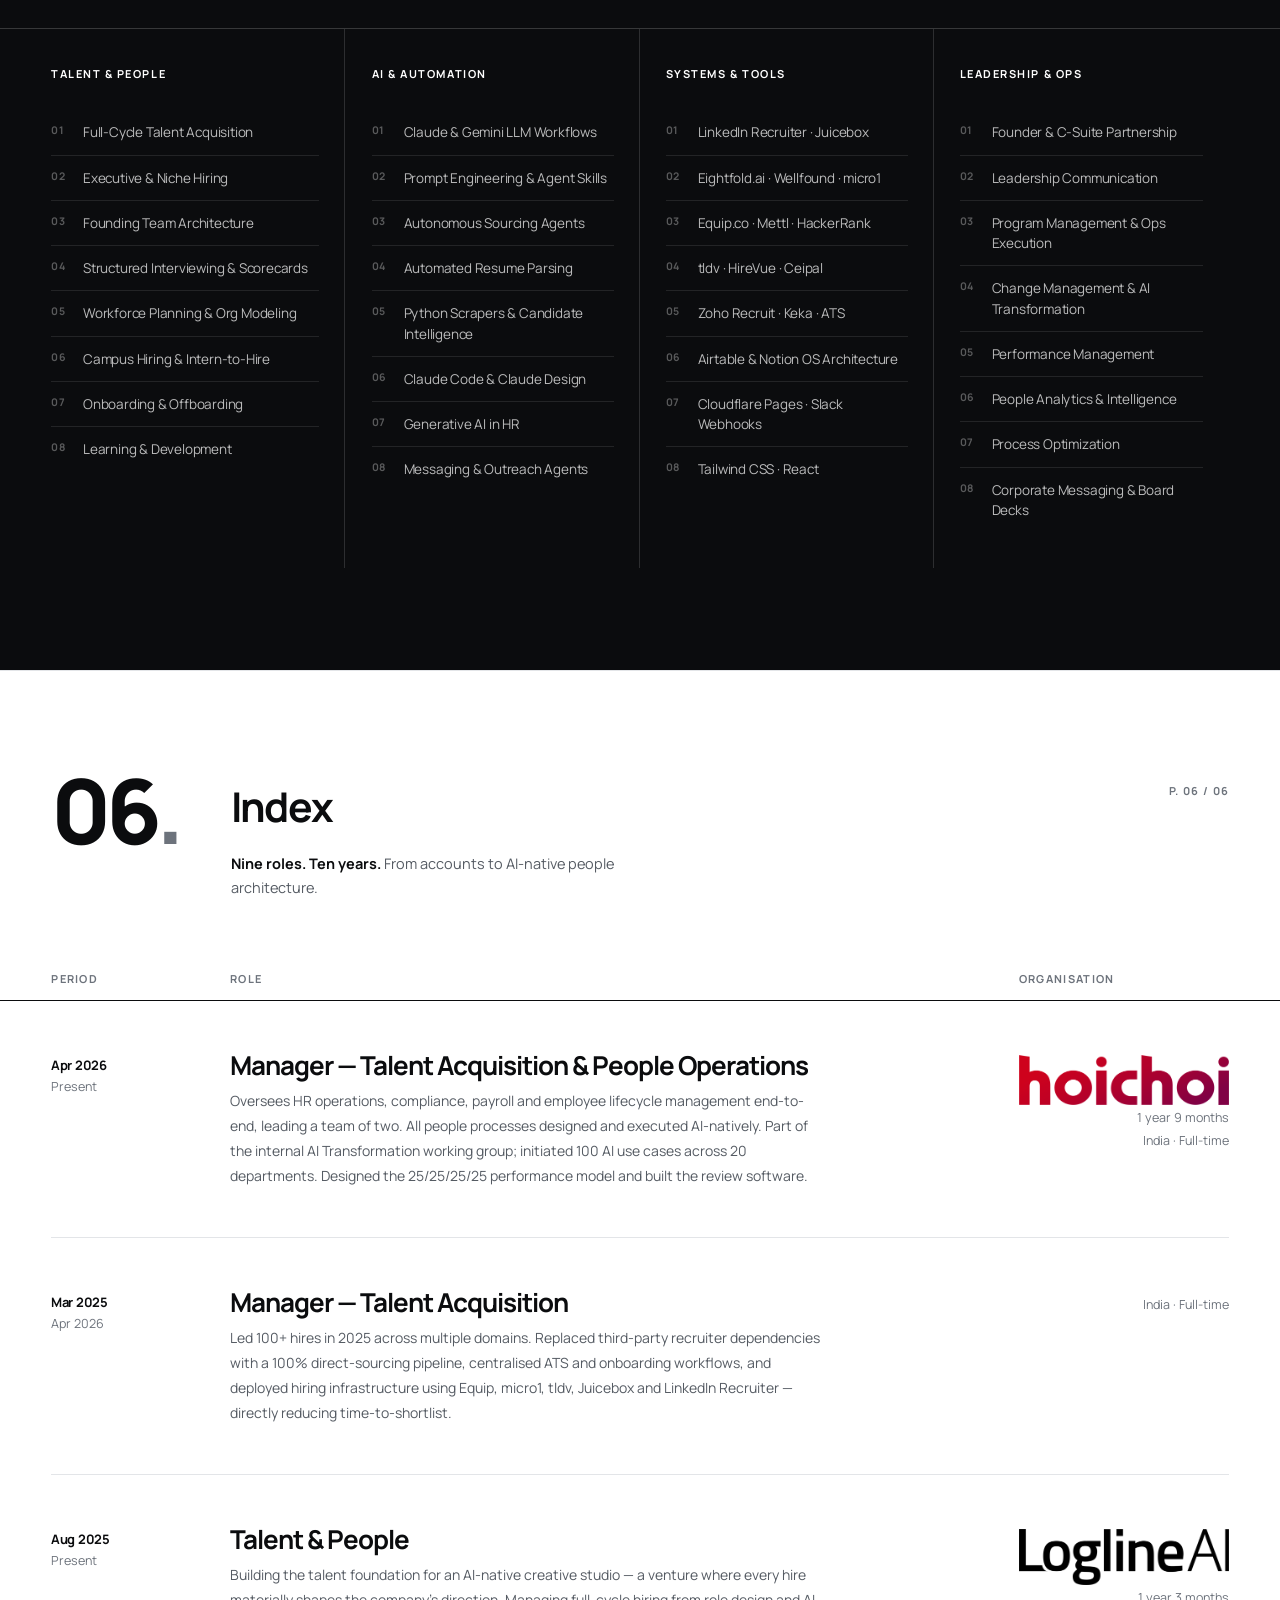
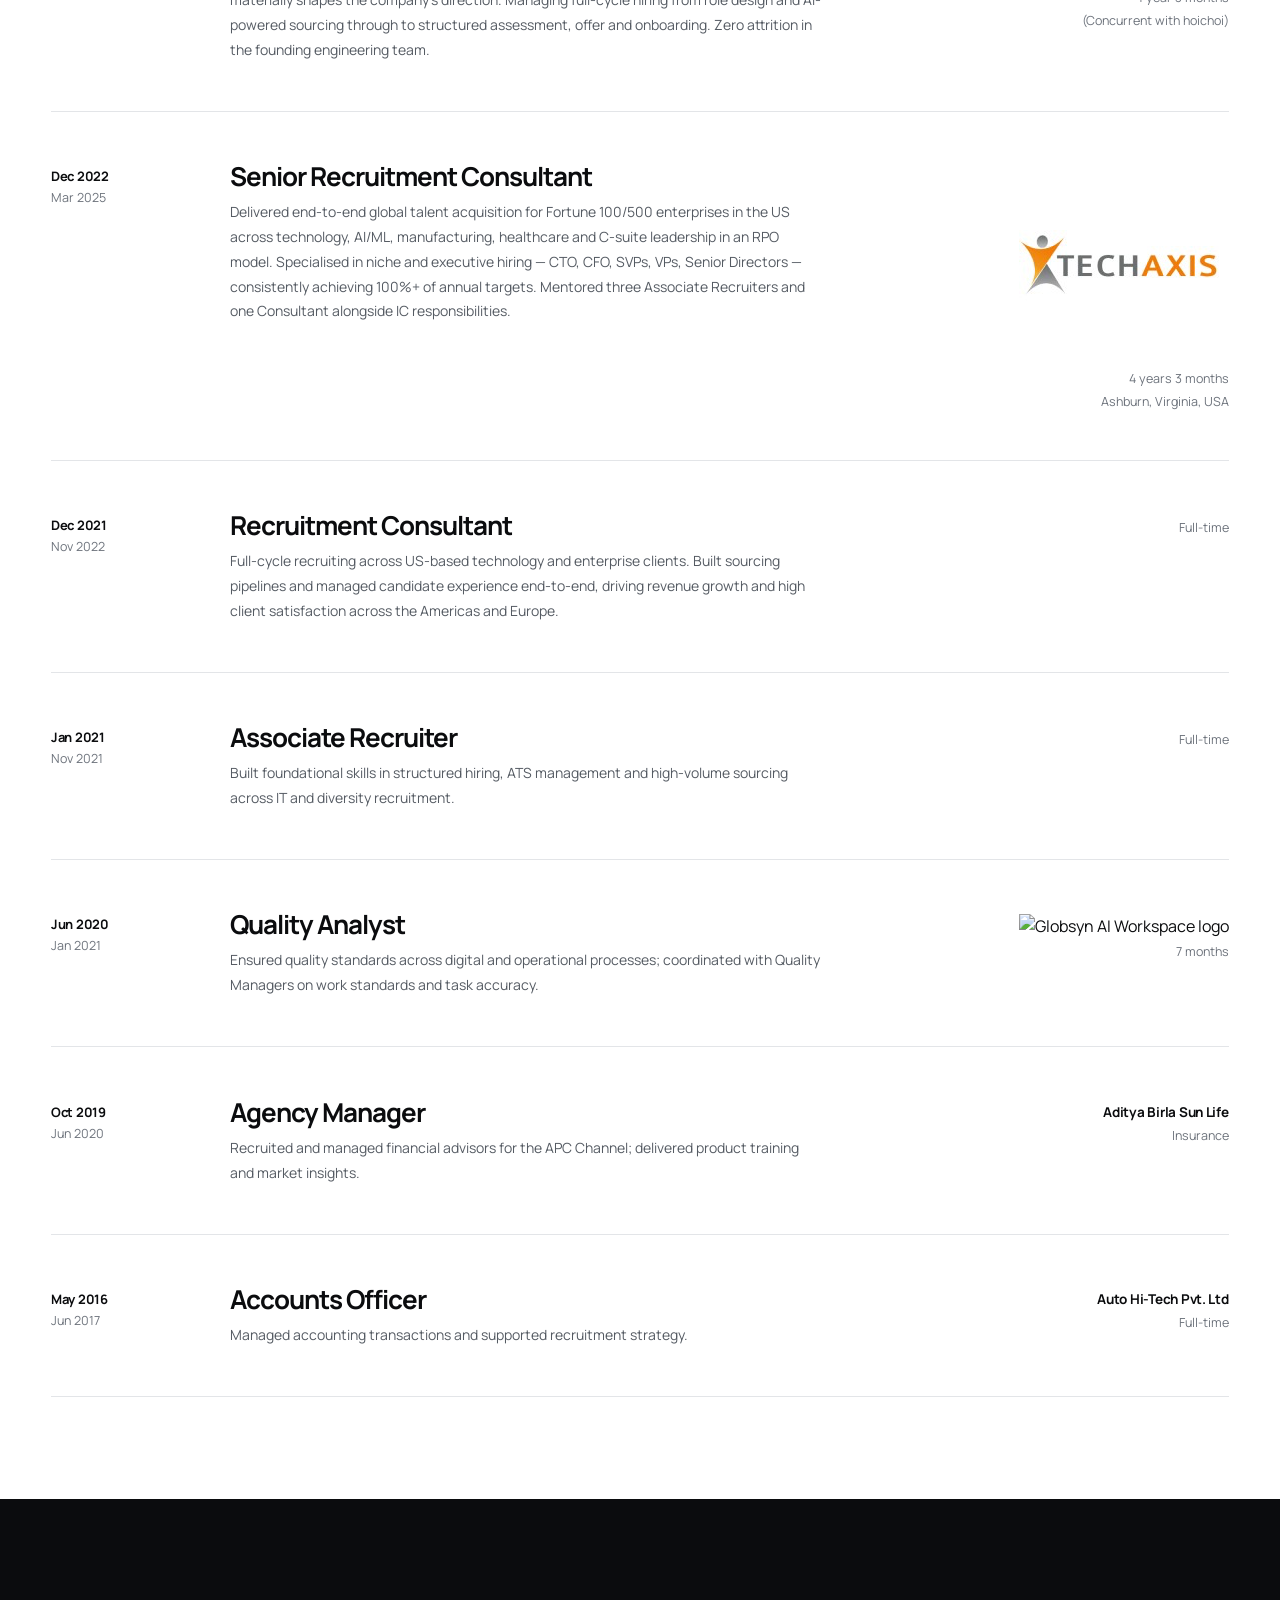
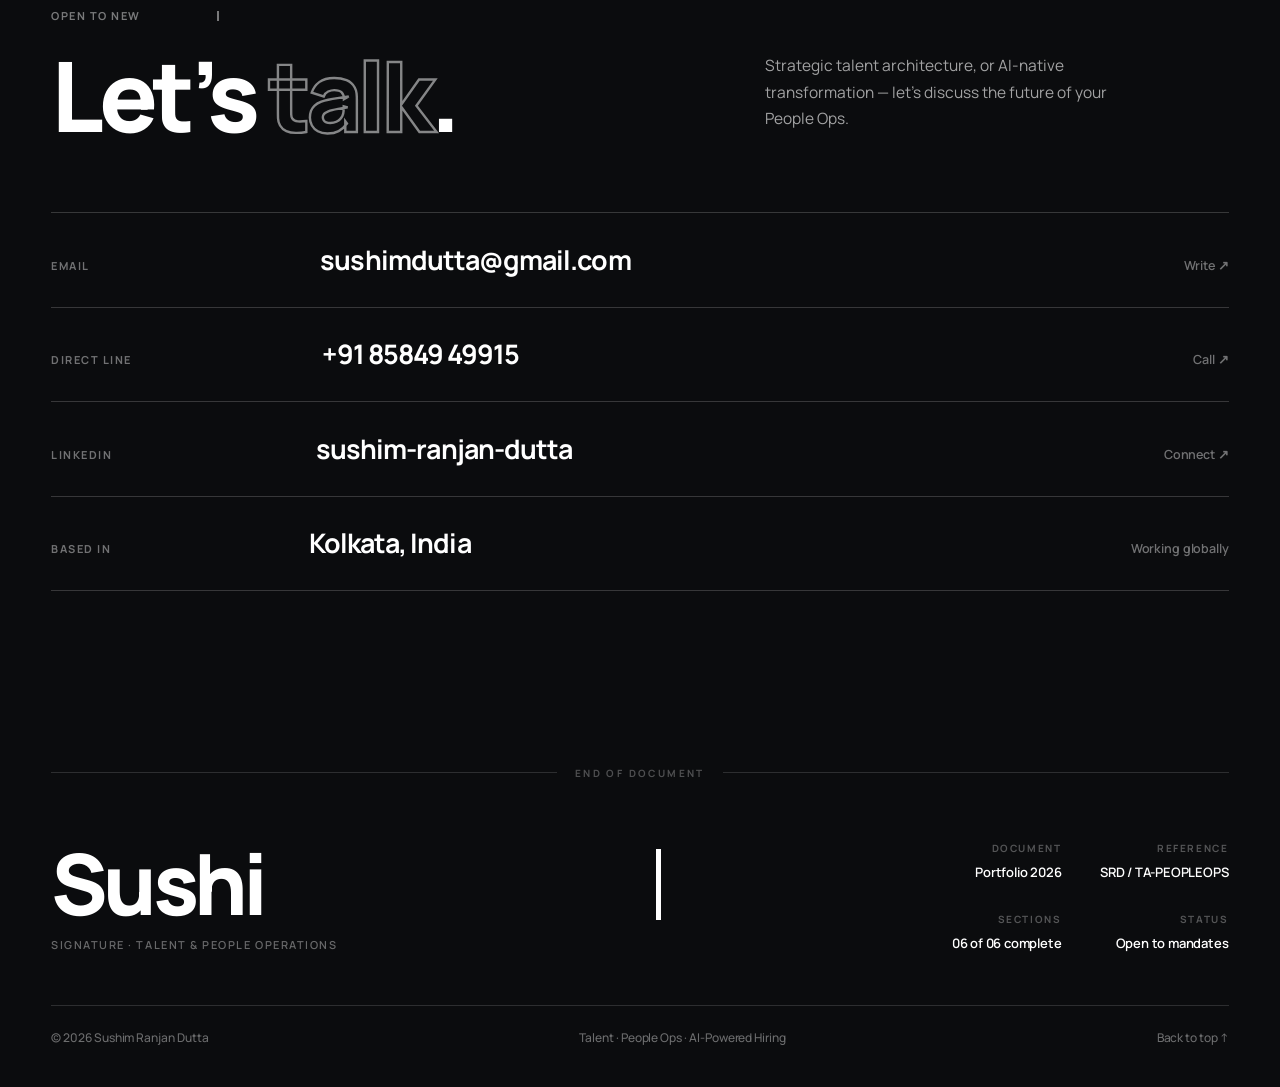
==== commit de375da1: "Refine selected work headline sizing" ====
--- a/index.html
+++ b/index.html
@@ -19,7 +19,7 @@
 .work-kicker{font-size:11px;font-weight:800;letter-spacing:.18em;text-transform:uppercase;color:var(--muted);}
 .work-rule{height:1px;background:var(--line);flex:1;}
 .work-heading-top .folio{white-space:nowrap;}
-.work-heading h2{max-width:900px;font-size:clamp(36px,6vw,76px);font-weight:800;line-height:.98;letter-spacing:-.065em;}
+.work-heading h2{max-width:1200px;font-size:clamp(36px,5vw,68px);font-weight:800;line-height:.98;letter-spacing:-.065em;}
 .work-heading>p{margin-top:15px;font-size:clamp(15px,1.5vw,18px);color:var(--muted);}
 
 .work-grid{display:grid;grid-template-columns:repeat(4,minmax(0,1fr));gap:16px;}
--- a/styles.css
+++ b/styles.css
@@ -896,7 +896,7 @@
 .work-kicker{font-size:11px;font-weight:800;letter-spacing:.18em;text-transform:uppercase;color:var(--muted);}
 .work-rule{height:1px;background:var(--line);flex:1;}
 .work-heading-top .folio{white-space:nowrap;}
-.work-heading h2{max-width:900px;font-size:clamp(36px,6vw,76px);font-weight:800;line-height:.98;letter-spacing:-.065em;}
+.work-heading h2{max-width:1200px;font-size:clamp(36px,5vw,68px);font-weight:800;line-height:.98;letter-spacing:-.065em;}
 .work-heading>p{margin-top:15px;font-size:clamp(15px,1.5vw,18px);color:var(--muted);}
 
 .work-grid{display:grid;grid-template-columns:repeat(4,minmax(0,1fr));gap:16px;}
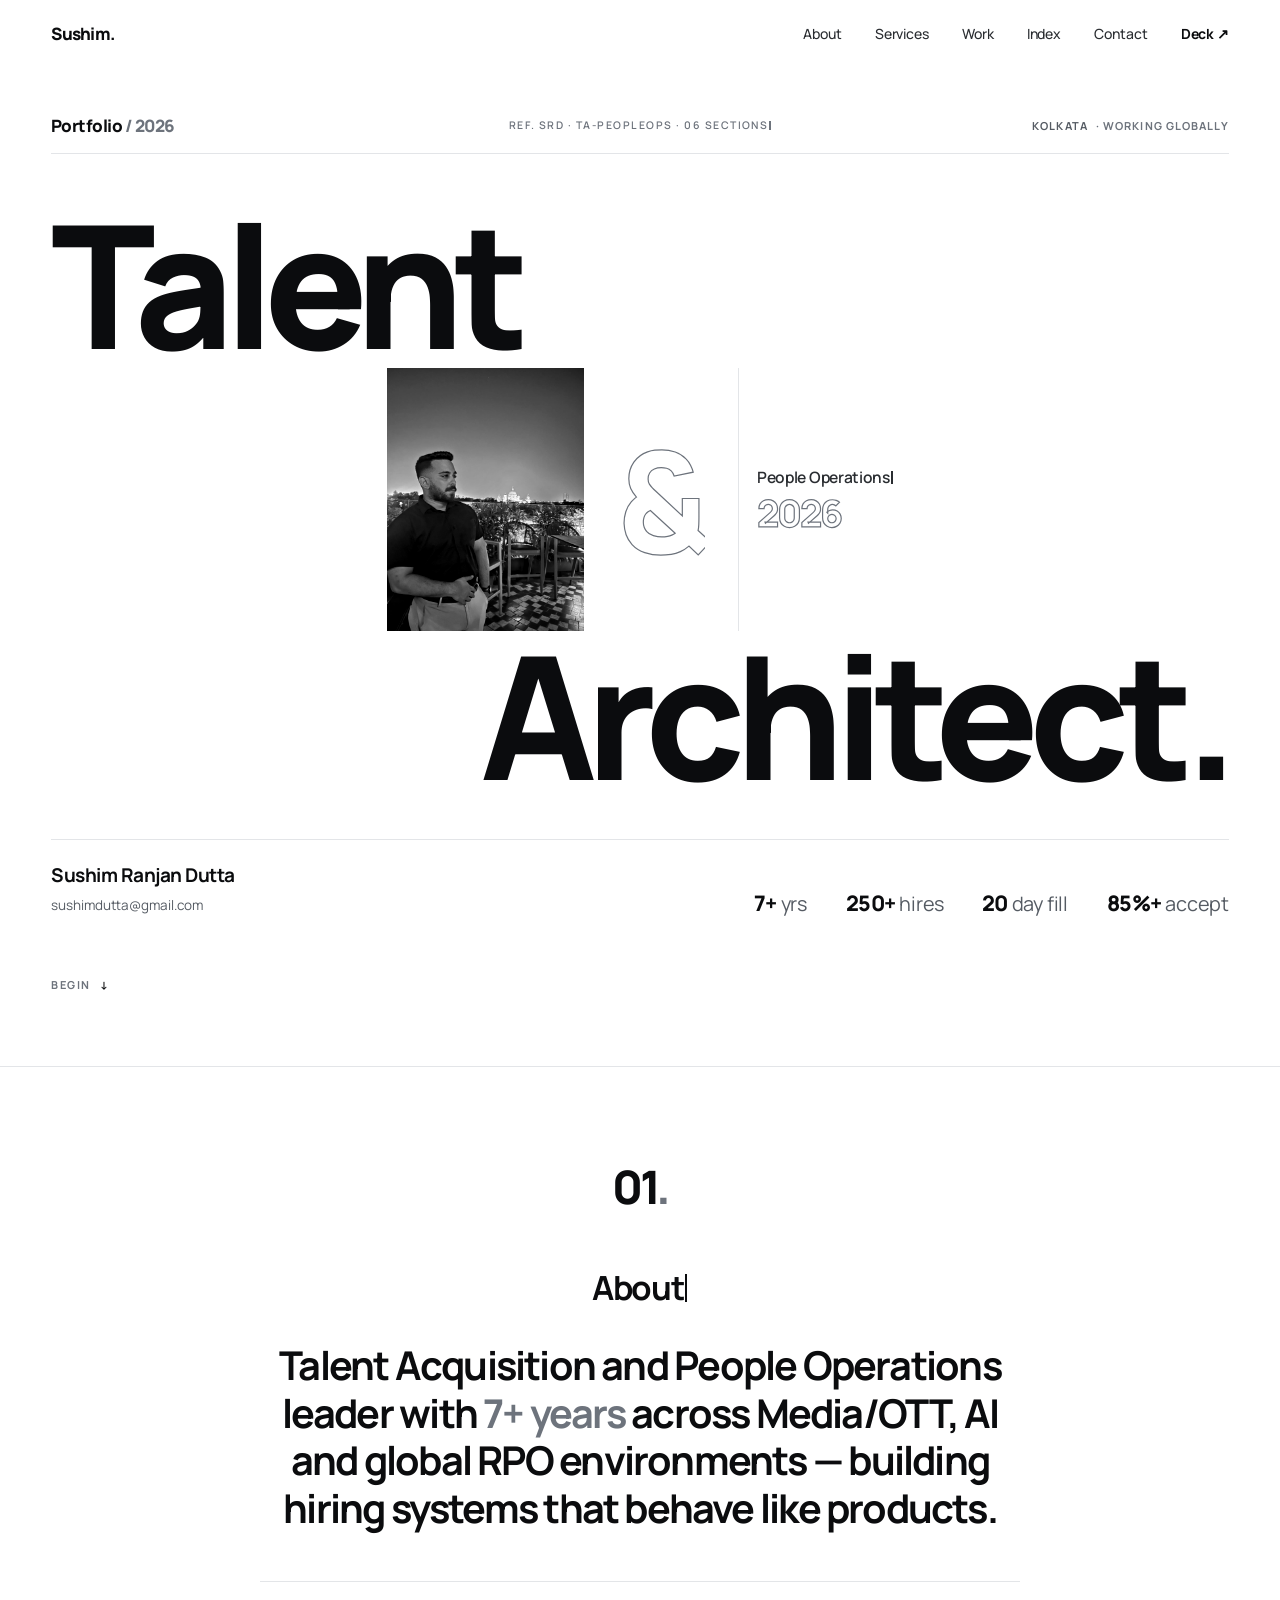
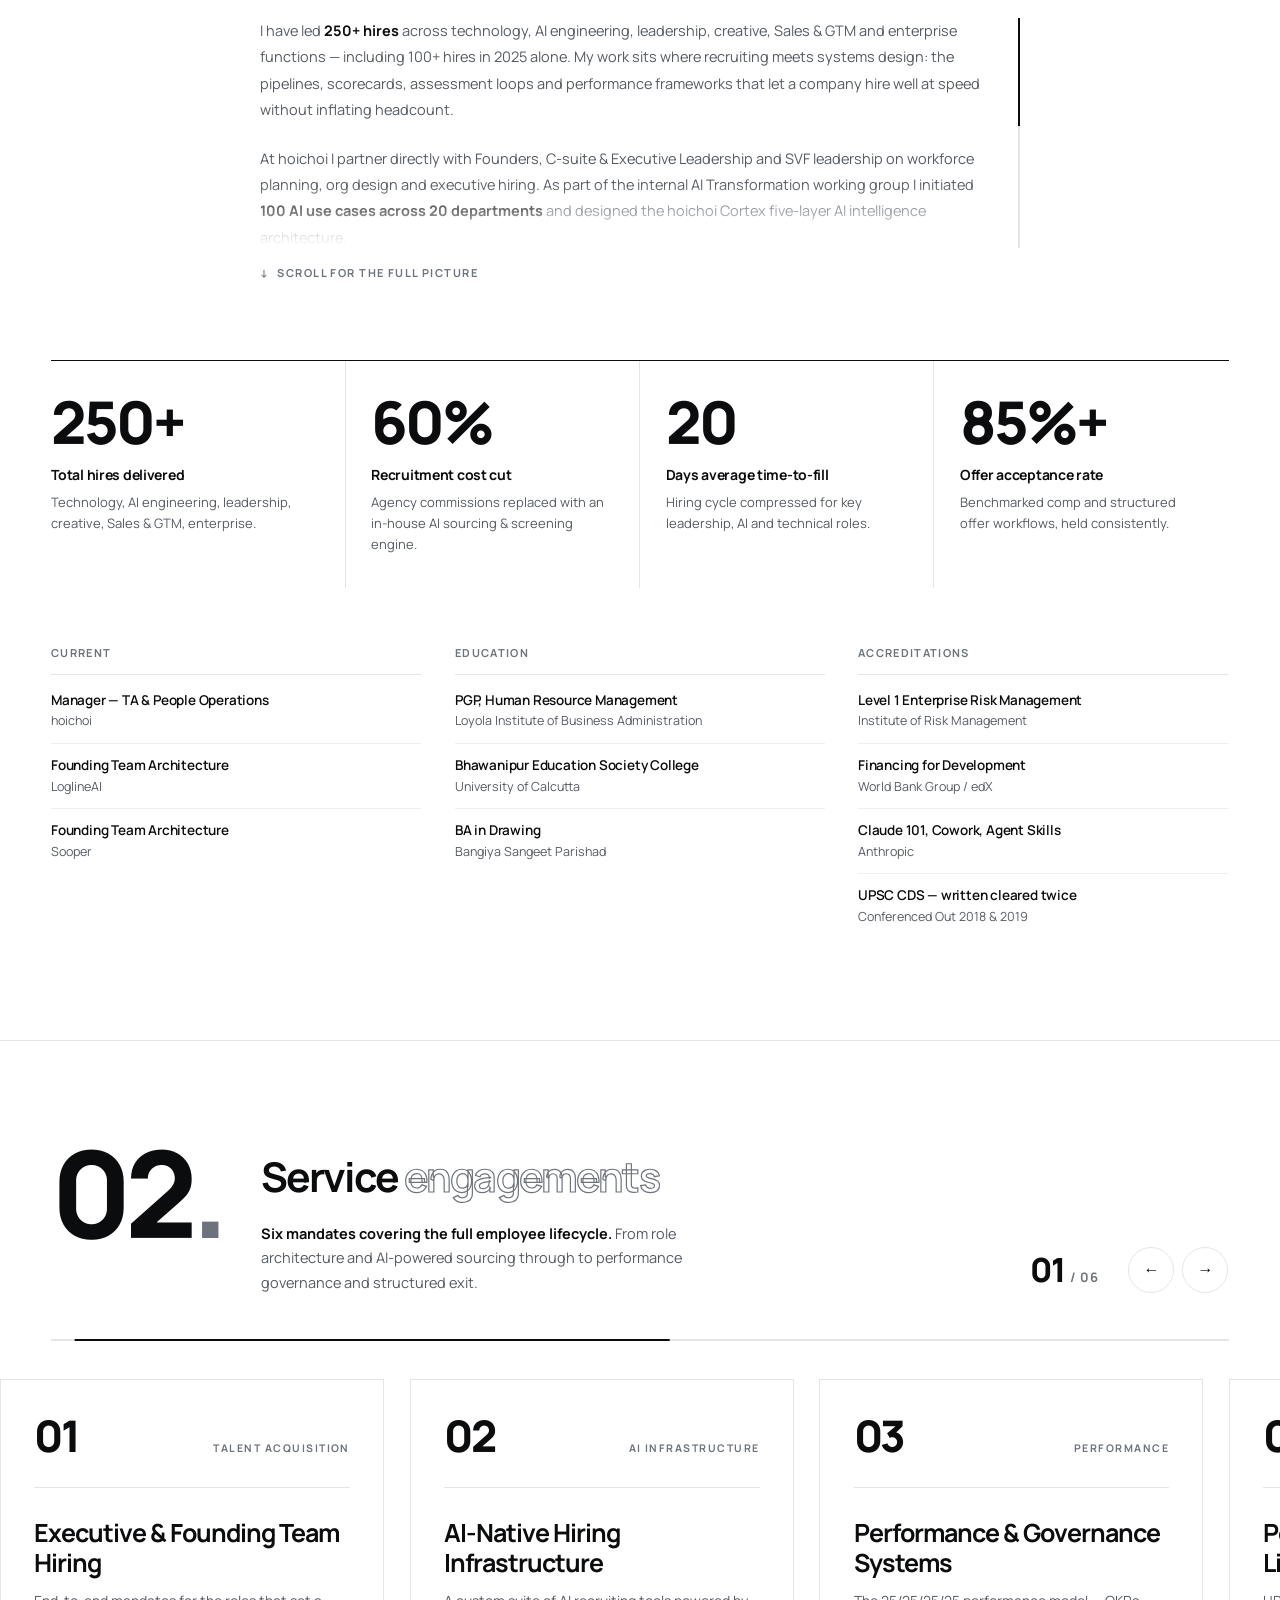
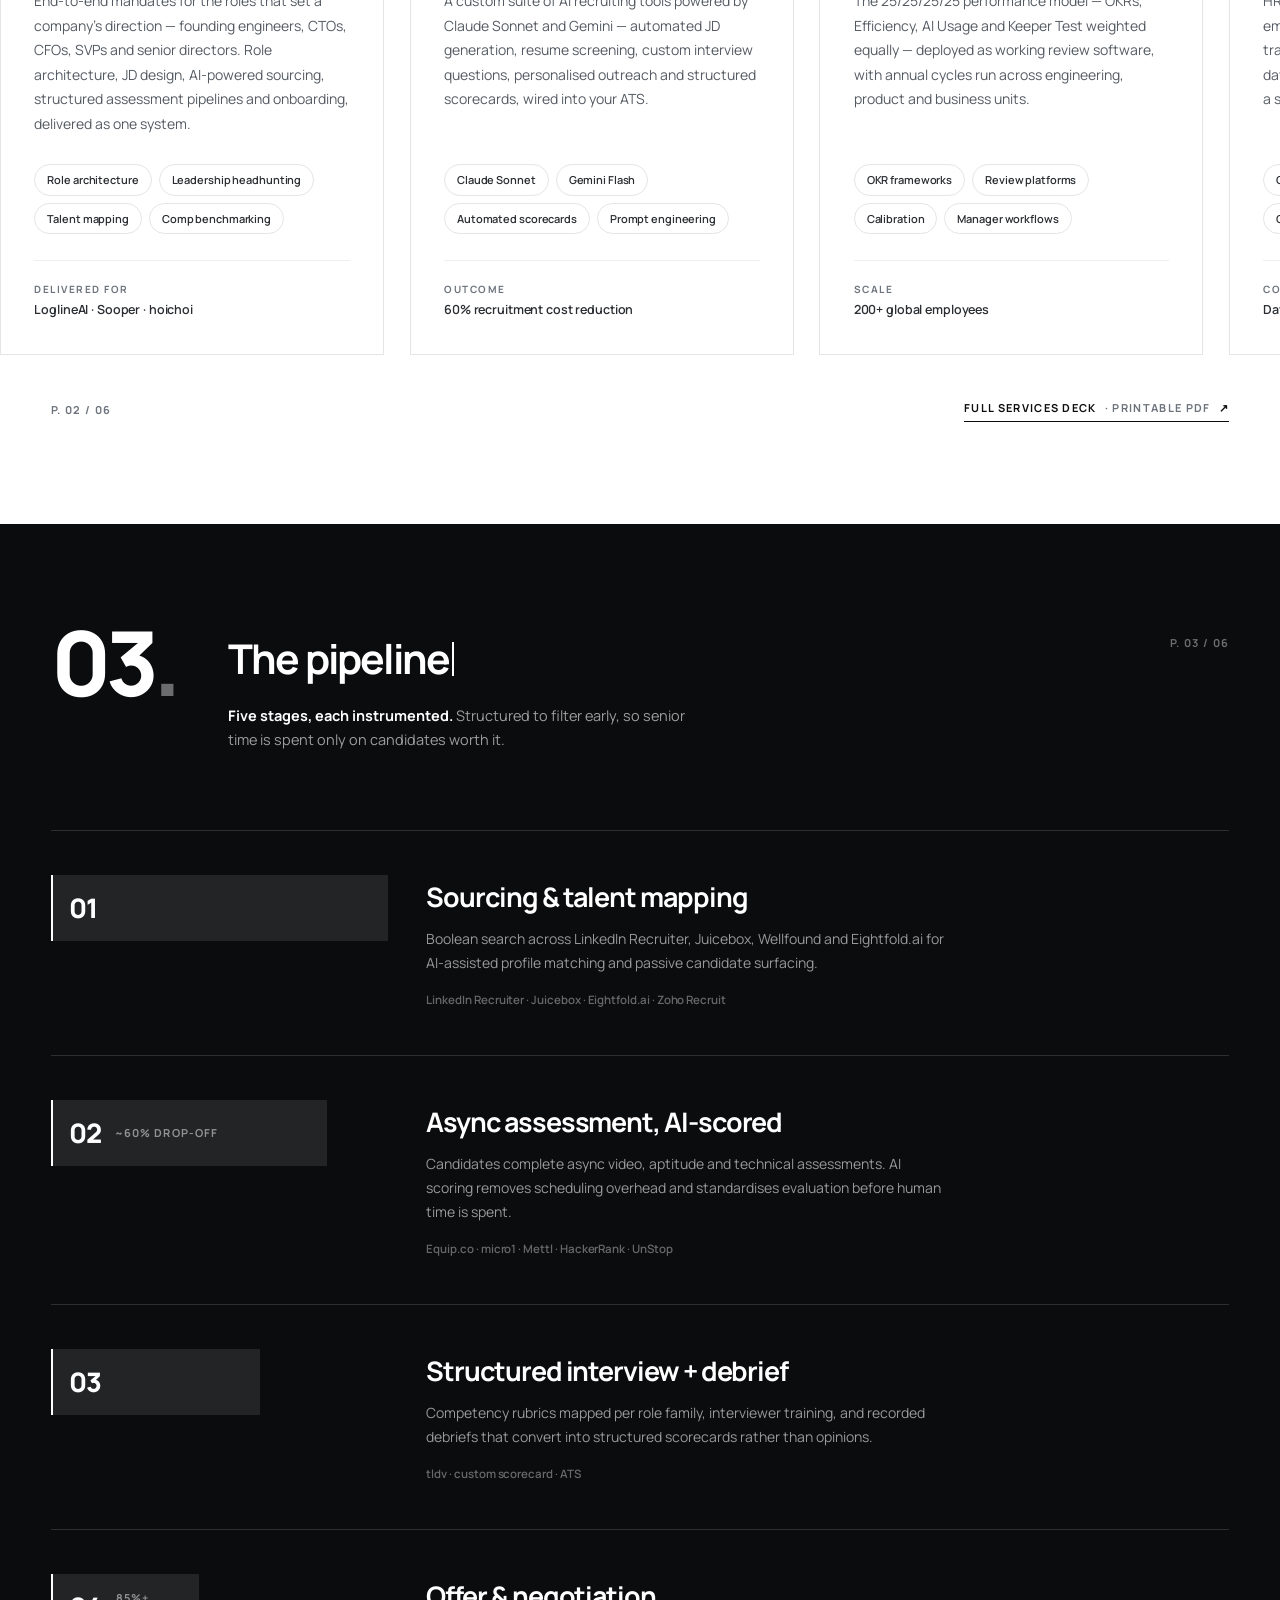
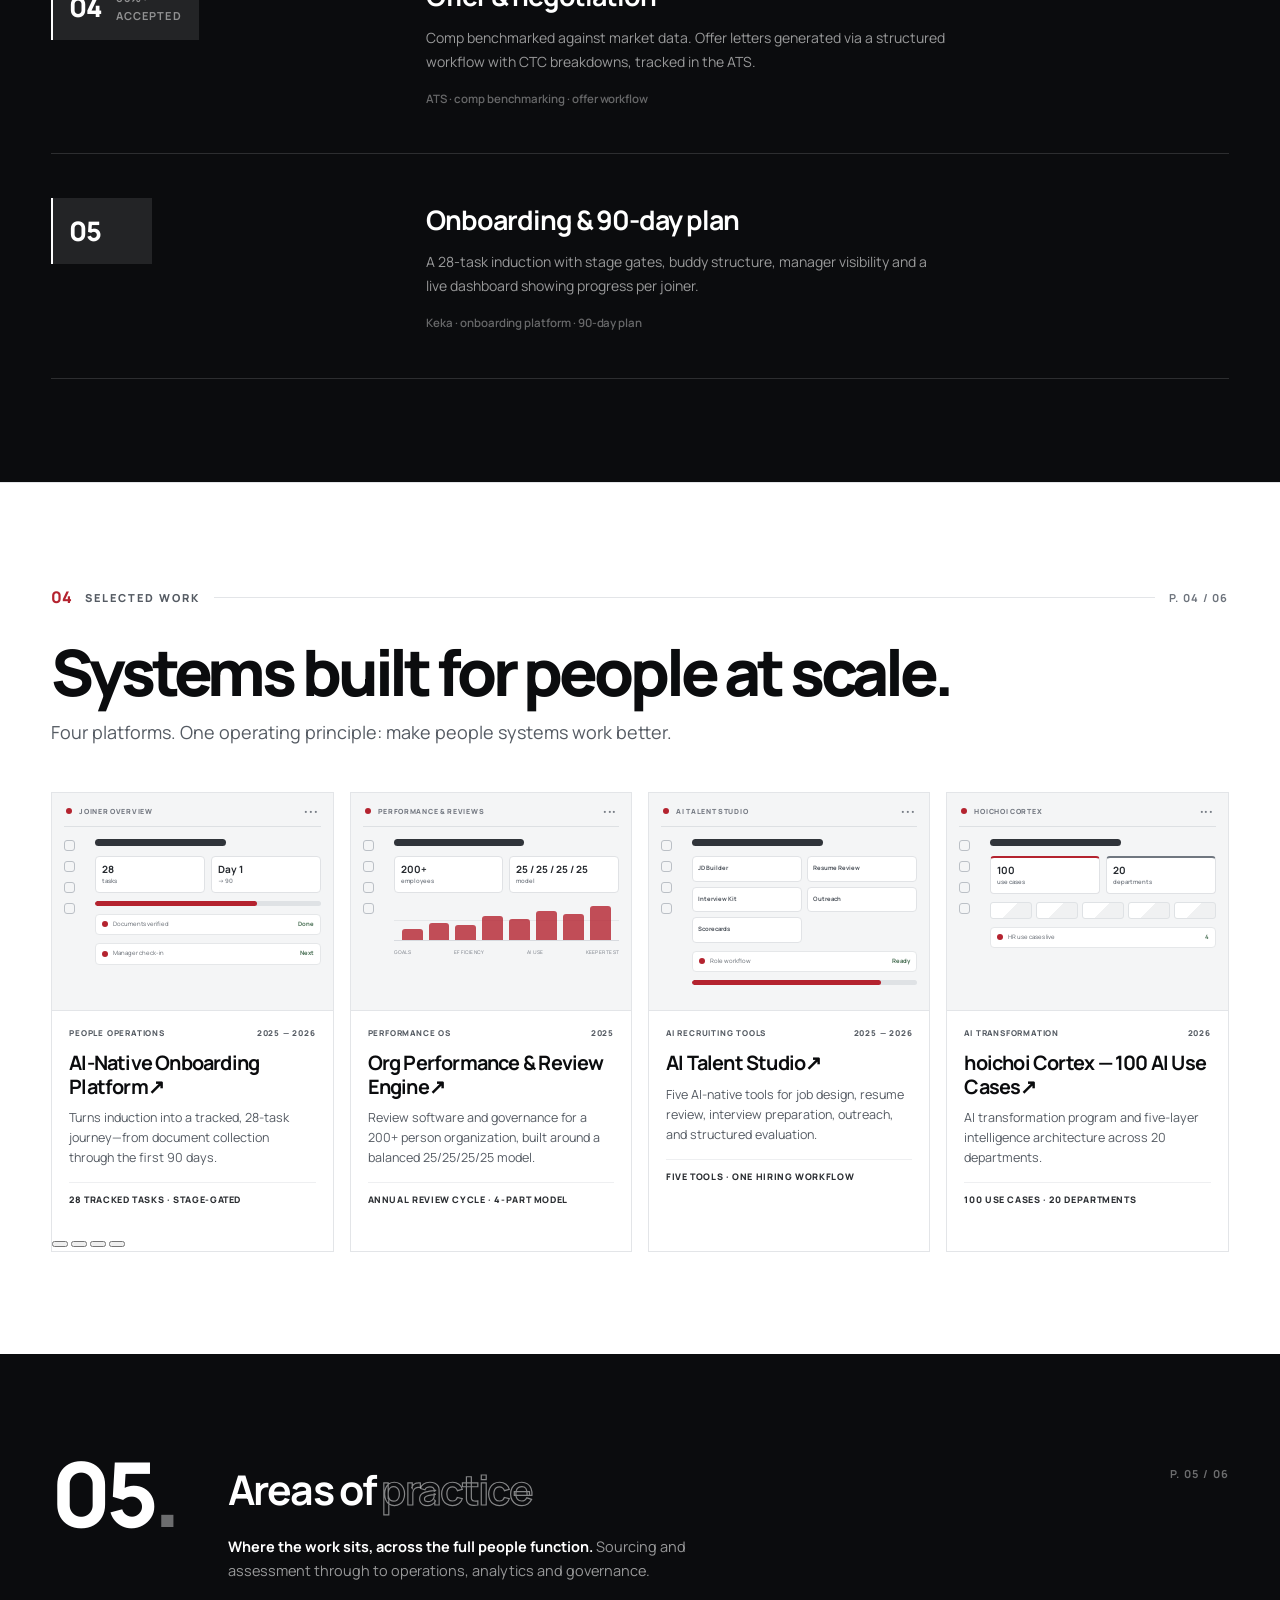
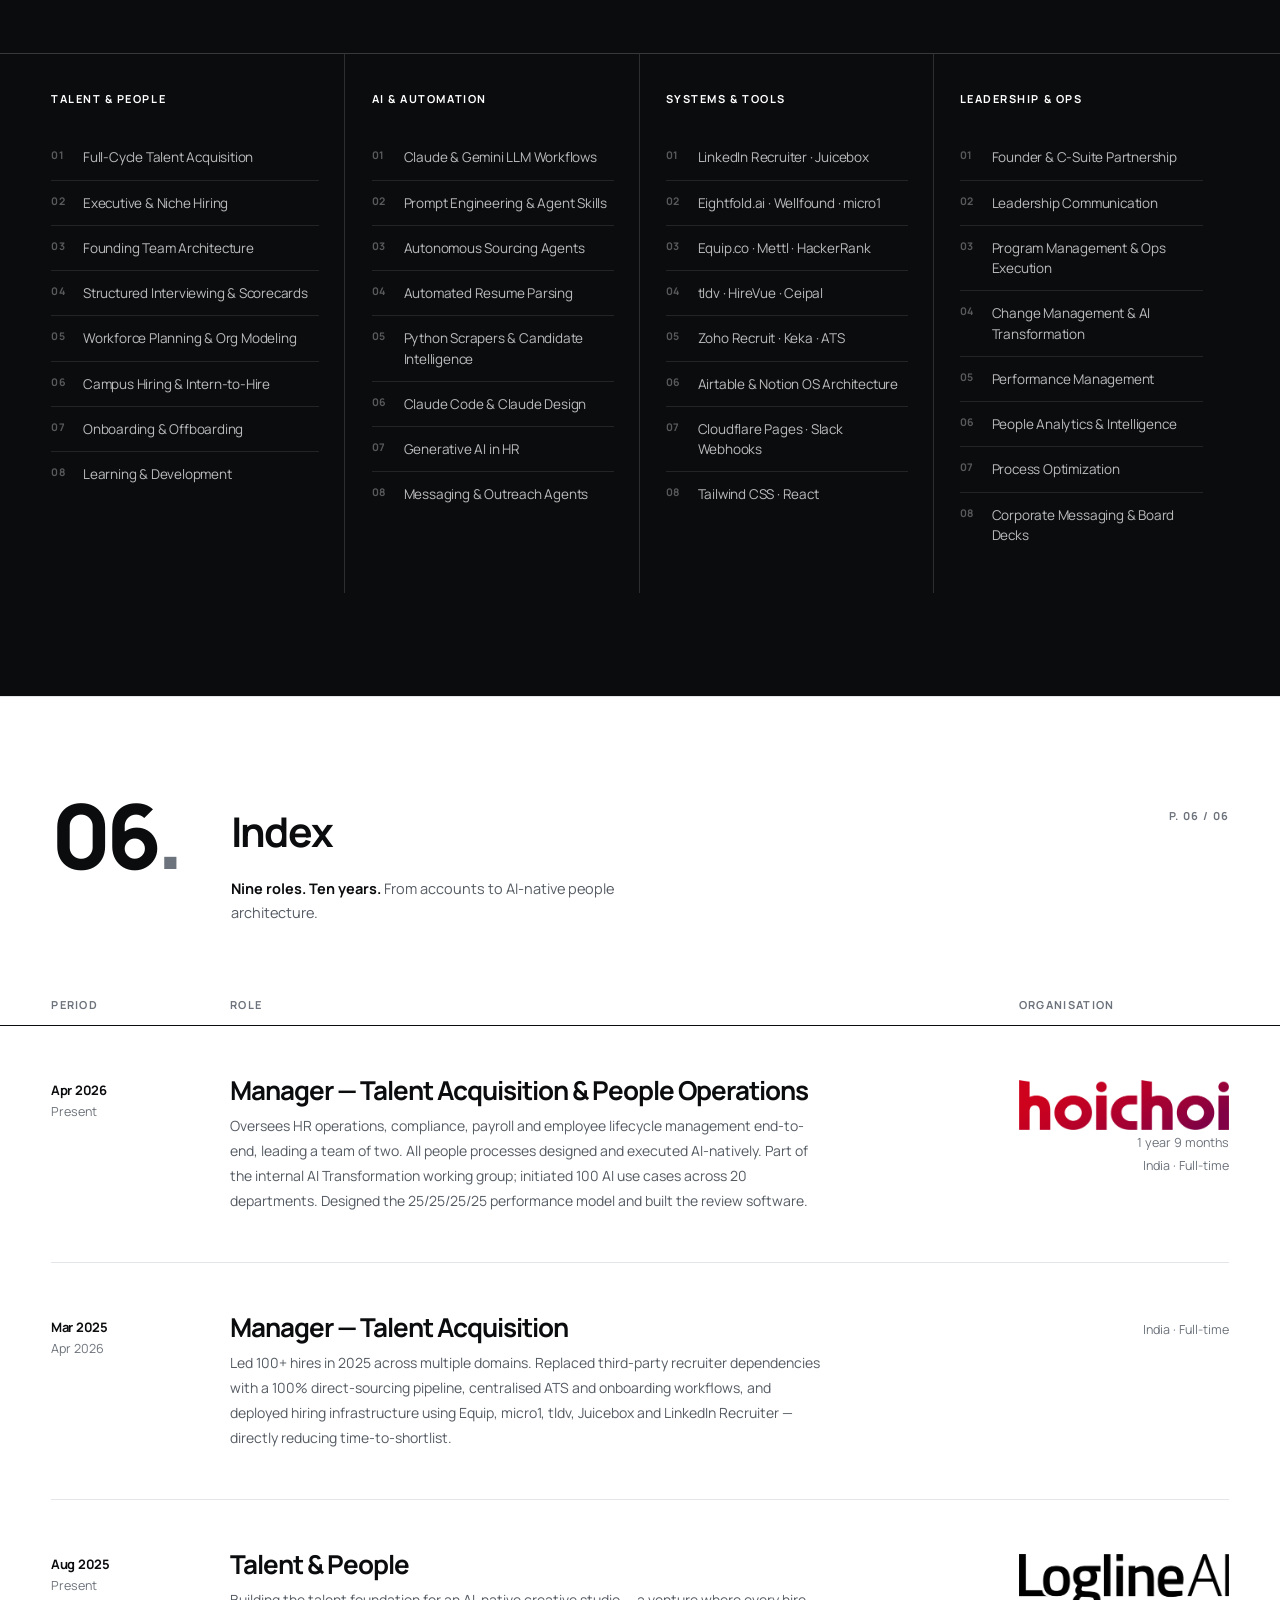
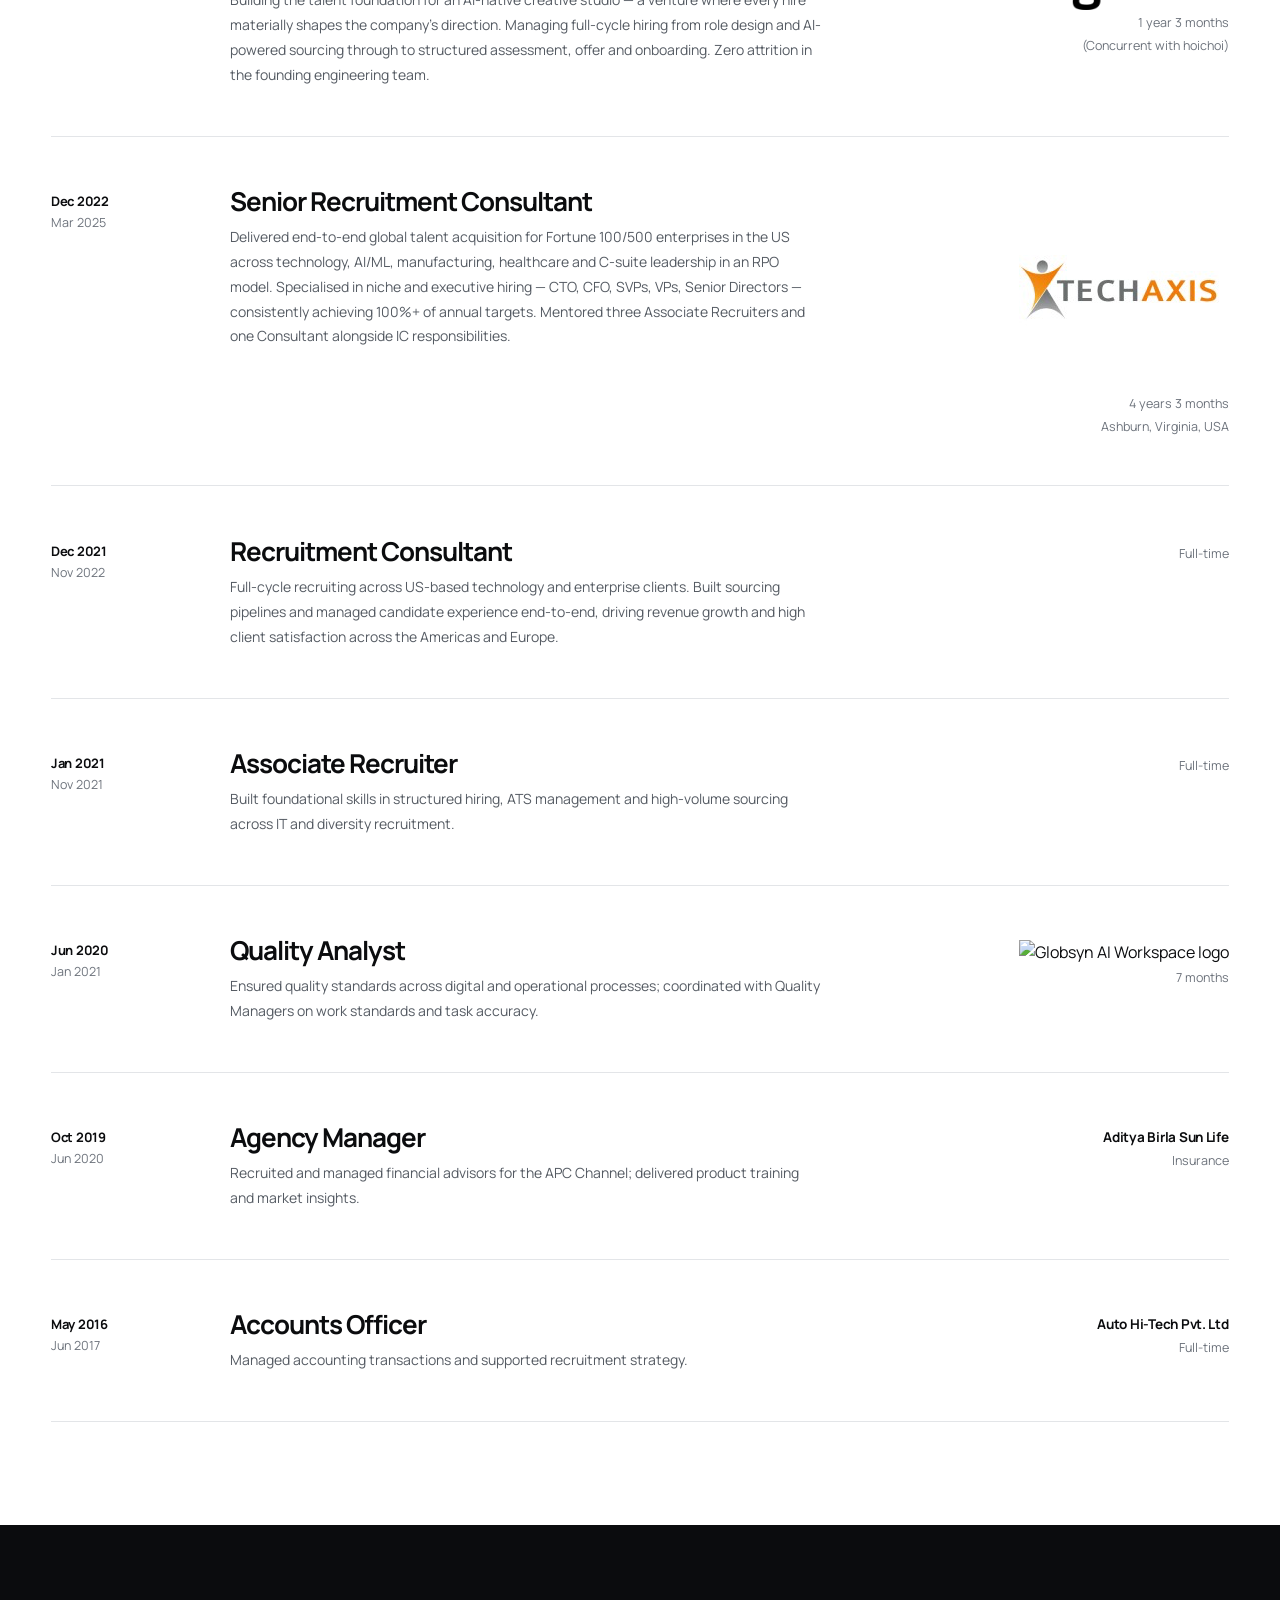
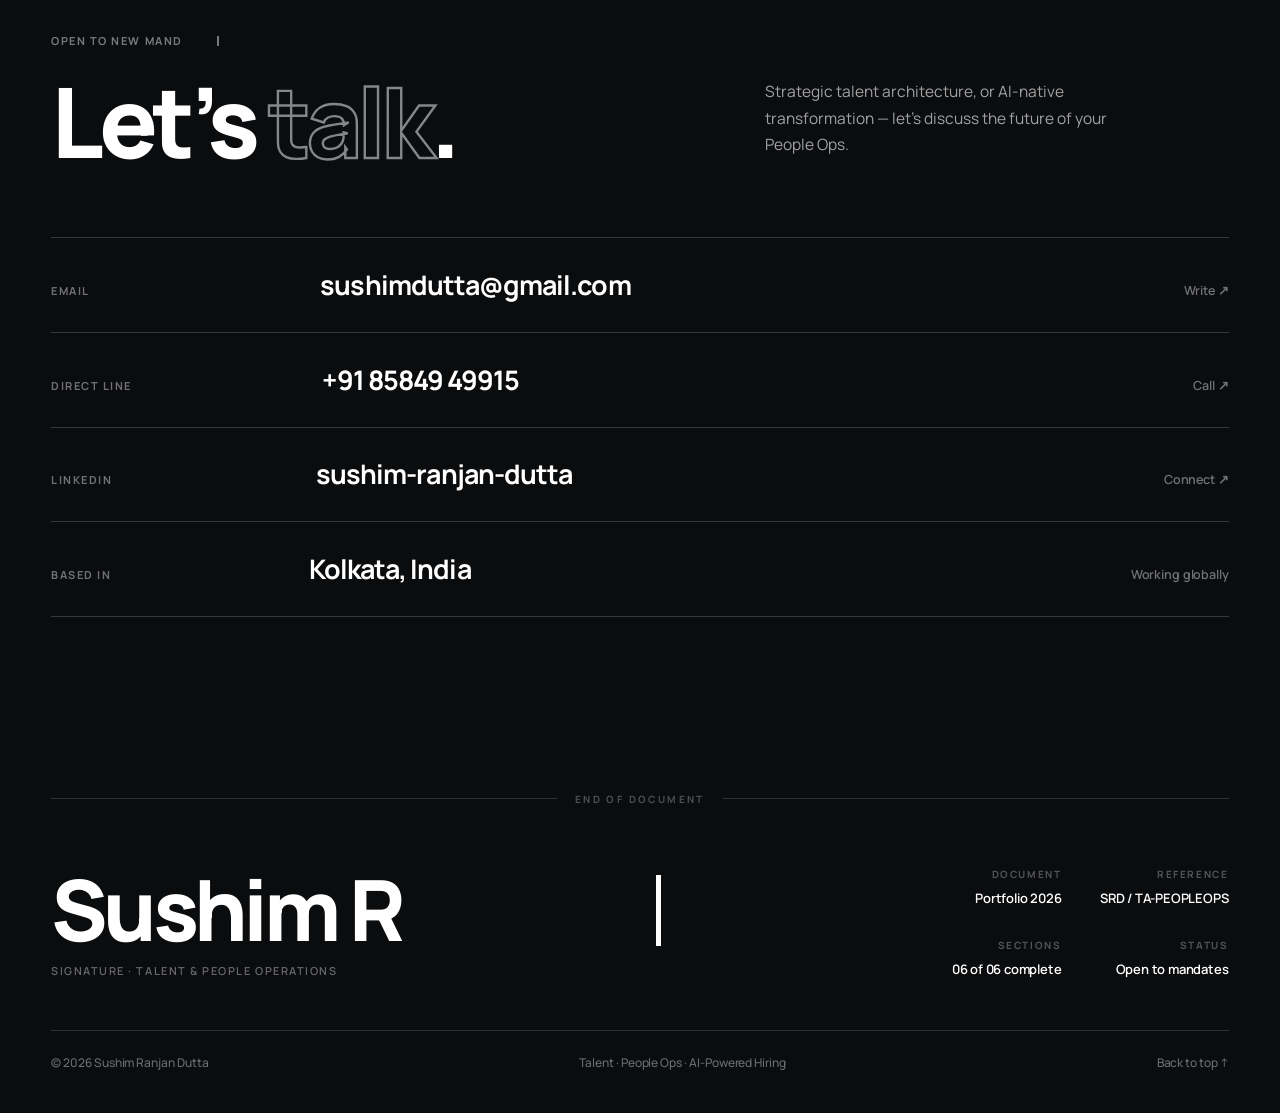
==== commit 7e0ff45b: "Add interactive project detail dialog" ====
--- a/index.html
+++ b/index.html
@@ -526,10 +526,14 @@
         </div>
         <div class="work-card-copy">
           <div class="work-card-meta"><span>PEOPLE OPERATIONS</span><span>2025 — 2026</span></div>
-          <h3><a href="https://onboarding.hoichoi.tech/" target="_blank" rel="noopener noreferrer">AI-Native Onboarding Platform <span aria-hidden="true">↗</span></a></h3>
+          <h3><span class="work-title">AI-Native Onboarding Platform<span aria-hidden="true">↗</span></span></h3>
           <p>Turns induction into a tracked, 28-task journey—from document collection through the first 90 days.</p>
           <span class="work-outcome">28 tracked tasks · stage-gated</span>
         </div>
+        <button class="work-card-trigger" type="button" aria-label="View project details: AI-Native Onboarding Platform" data-platform-url="https://onboarding.hoichoi.tech/"></button>
+        <button class="work-card-trigger" type="button" aria-label="View project details: Org Performance & Review Engine" data-platform-url="https://performance.hoichoi.tv/"></button>
+        <button class="work-card-trigger" type="button" aria-label="View project details: AI Talent Studio" data-platform-url="https://talent-studio-six.vercel.app/"></button>
+        <button class="work-card-trigger" type="button" aria-label="View project details: hoichoi Cortex — 100 AI Use Cases" data-platform-url="https://hoichoios-console.vercel.app/"></button>
       </article>
 
       <article class="work-card">
@@ -547,7 +551,7 @@
         </div>
         <div class="work-card-copy">
           <div class="work-card-meta"><span>PERFORMANCE OS</span><span>2025</span></div>
-          <h3><a href="https://performance.hoichoi.tv/" target="_blank" rel="noopener noreferrer">Org Performance &amp; Review Engine <span aria-hidden="true">↗</span></a></h3>
+          <h3><span class="work-title">Org Performance &amp; Review Engine<span aria-hidden="true">↗</span></span></h3>
           <p>Review software and governance for a 200+ person organization, built around a balanced 25/25/25/25 model.</p>
           <span class="work-outcome">Annual review cycle · 4-part model</span>
         </div>
@@ -568,7 +572,7 @@
         </div>
         <div class="work-card-copy">
           <div class="work-card-meta"><span>AI RECRUITING TOOLS</span><span>2025 — 2026</span></div>
-          <h3><a href="https://talent-studio-six.vercel.app/" target="_blank" rel="noopener noreferrer">AI Talent Studio <span aria-hidden="true">↗</span></a></h3>
+          <h3><span class="work-title">AI Talent Studio<span aria-hidden="true">↗</span></span></h3>
           <p>Five AI-native tools for job design, resume review, interview preparation, outreach, and structured evaluation.</p>
           <span class="work-outcome">Five tools · one hiring workflow</span>
         </div>
@@ -589,12 +593,24 @@
         </div>
         <div class="work-card-copy">
           <div class="work-card-meta"><span>AI TRANSFORMATION</span><span>2026</span></div>
-          <h3><a href="https://hoichoios-console.vercel.app/" target="_blank" rel="noopener noreferrer">hoichoi Cortex — 100 AI Use Cases <span aria-hidden="true">↗</span></a></h3>
+          <h3><span class="work-title">hoichoi Cortex — 100 AI Use Cases<span aria-hidden="true">↗</span></span></h3>
           <p>AI transformation program and five-layer intelligence architecture across 20 departments.</p>
           <span class="work-outcome">100 use cases · 20 departments</span>
         </div>
       </article>
     </div>
+    <dialog class="work-dialog" id="workDialog" aria-labelledby="workDialogTitle">
+      <div class="work-dialog-panel">
+        <button class="work-dialog-close" type="button" aria-label="Close project details">×</button>
+        <div class="work-dialog-category" id="workDialogCategory"></div>
+        <h2 id="workDialogTitle"></h2>
+        <p class="work-dialog-description" id="workDialogDescription"></p>
+        <div class="work-dialog-highlights" id="workDialogHighlights"></div>
+        <div class="work-dialog-preview" id="workDialogPreview" aria-hidden="true"></div>
+        <a class="work-dialog-link" id="workDialogLink" target="_blank" rel="noopener noreferrer">Open platform <span aria-hidden="true">↗</span></a>
+      </div>
+    </dialog>
+
   </div>
 </section>
 
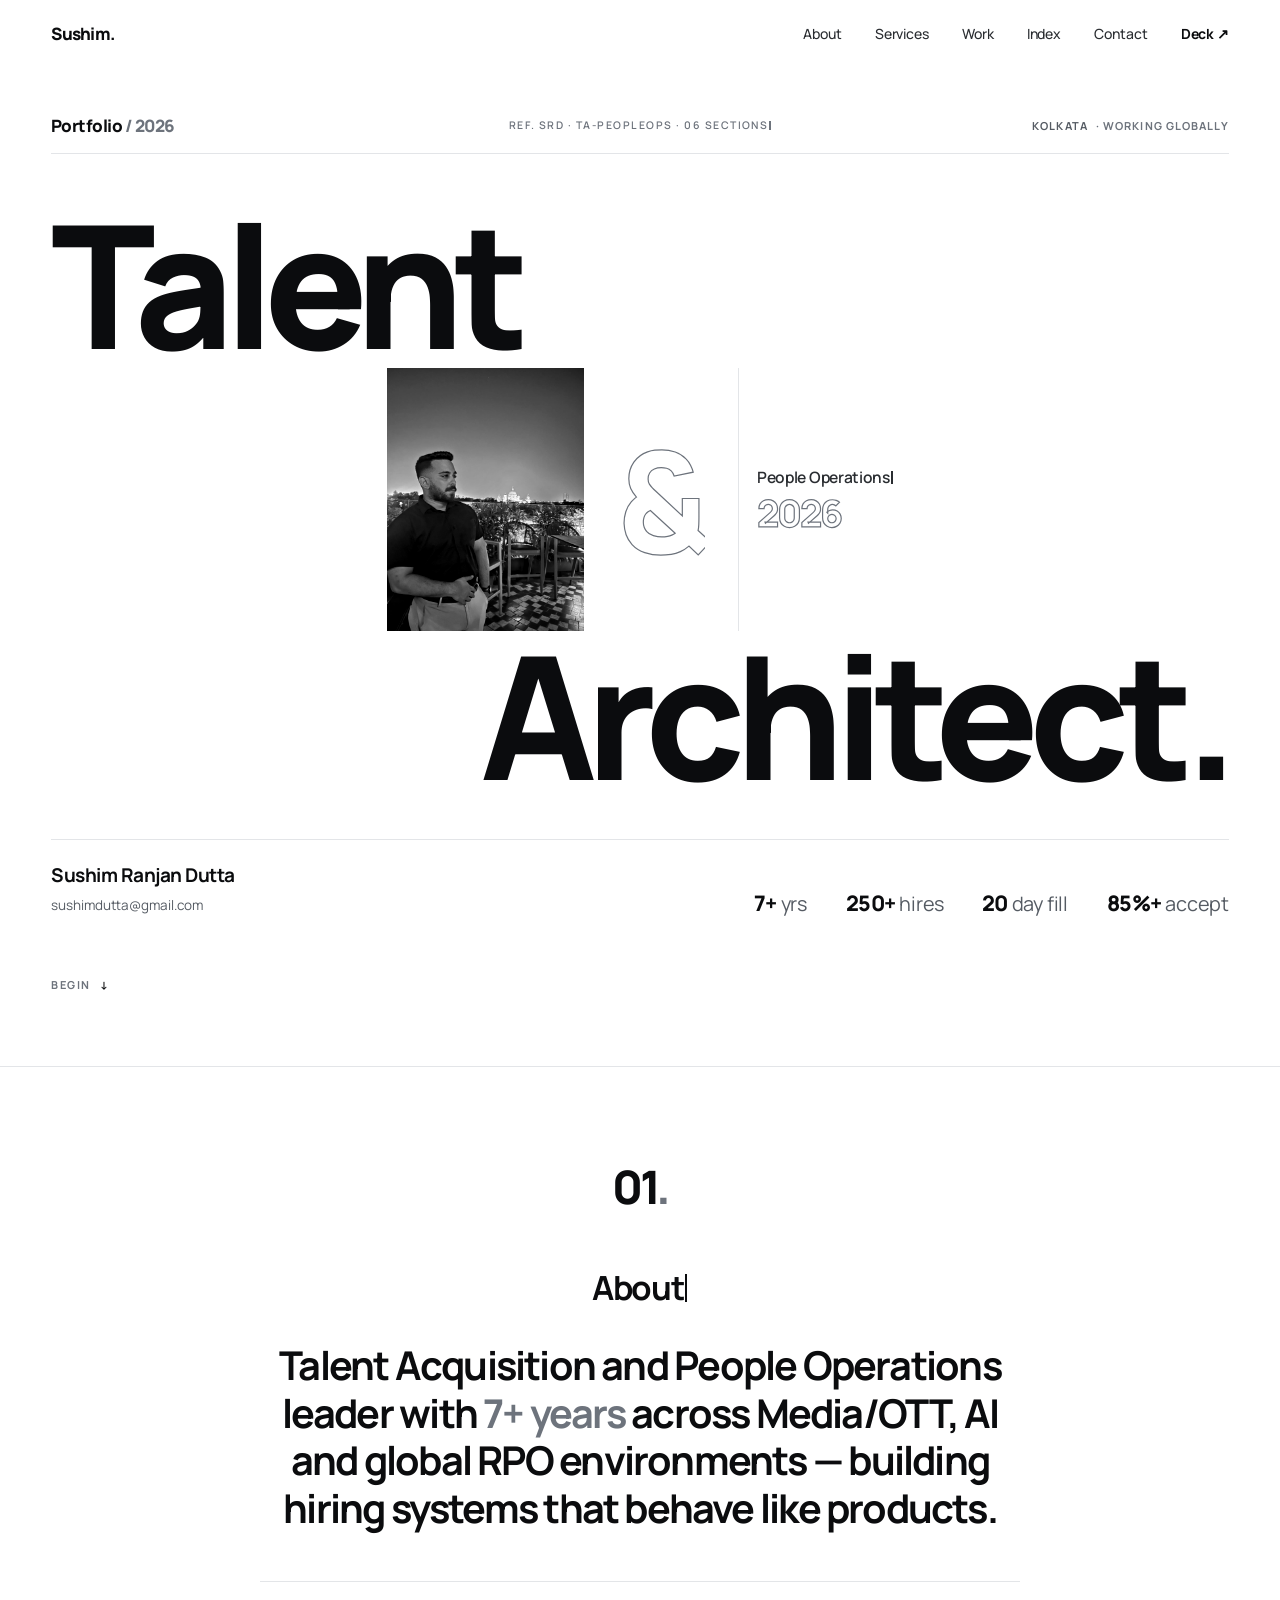
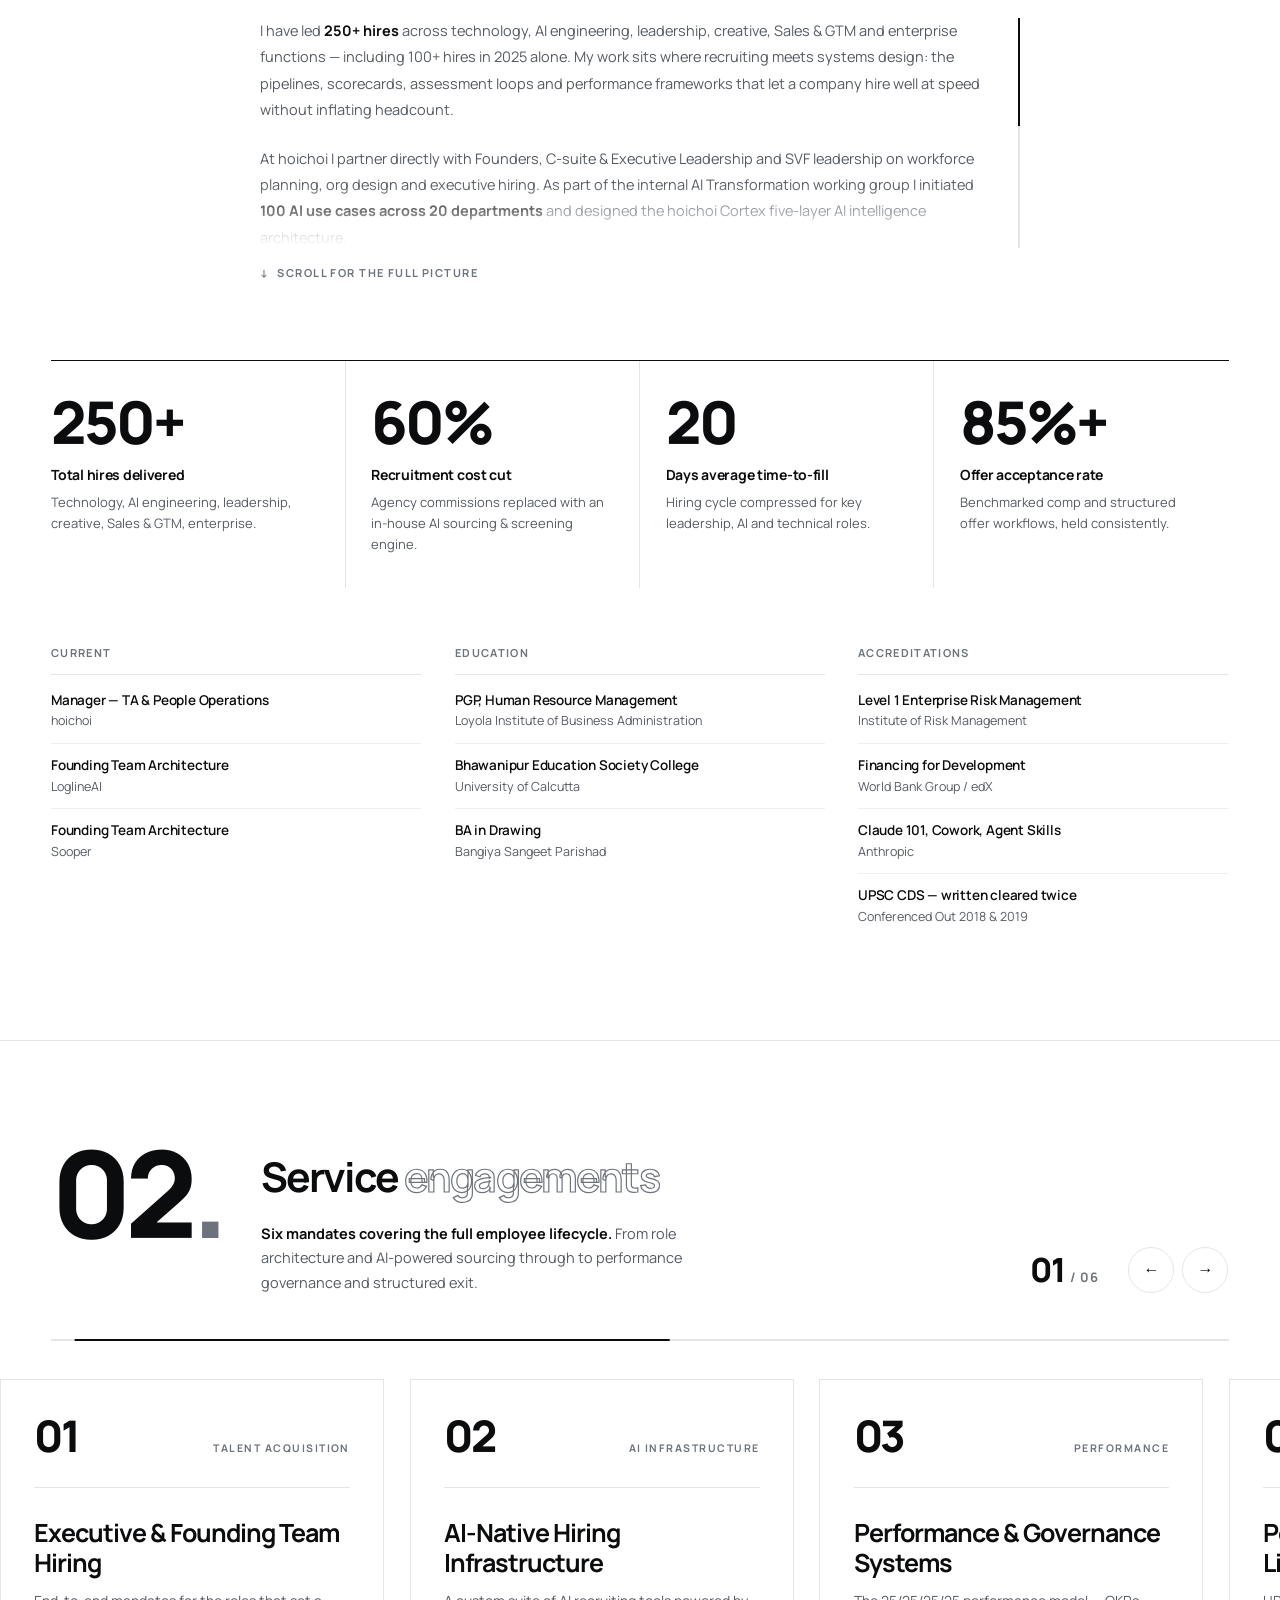
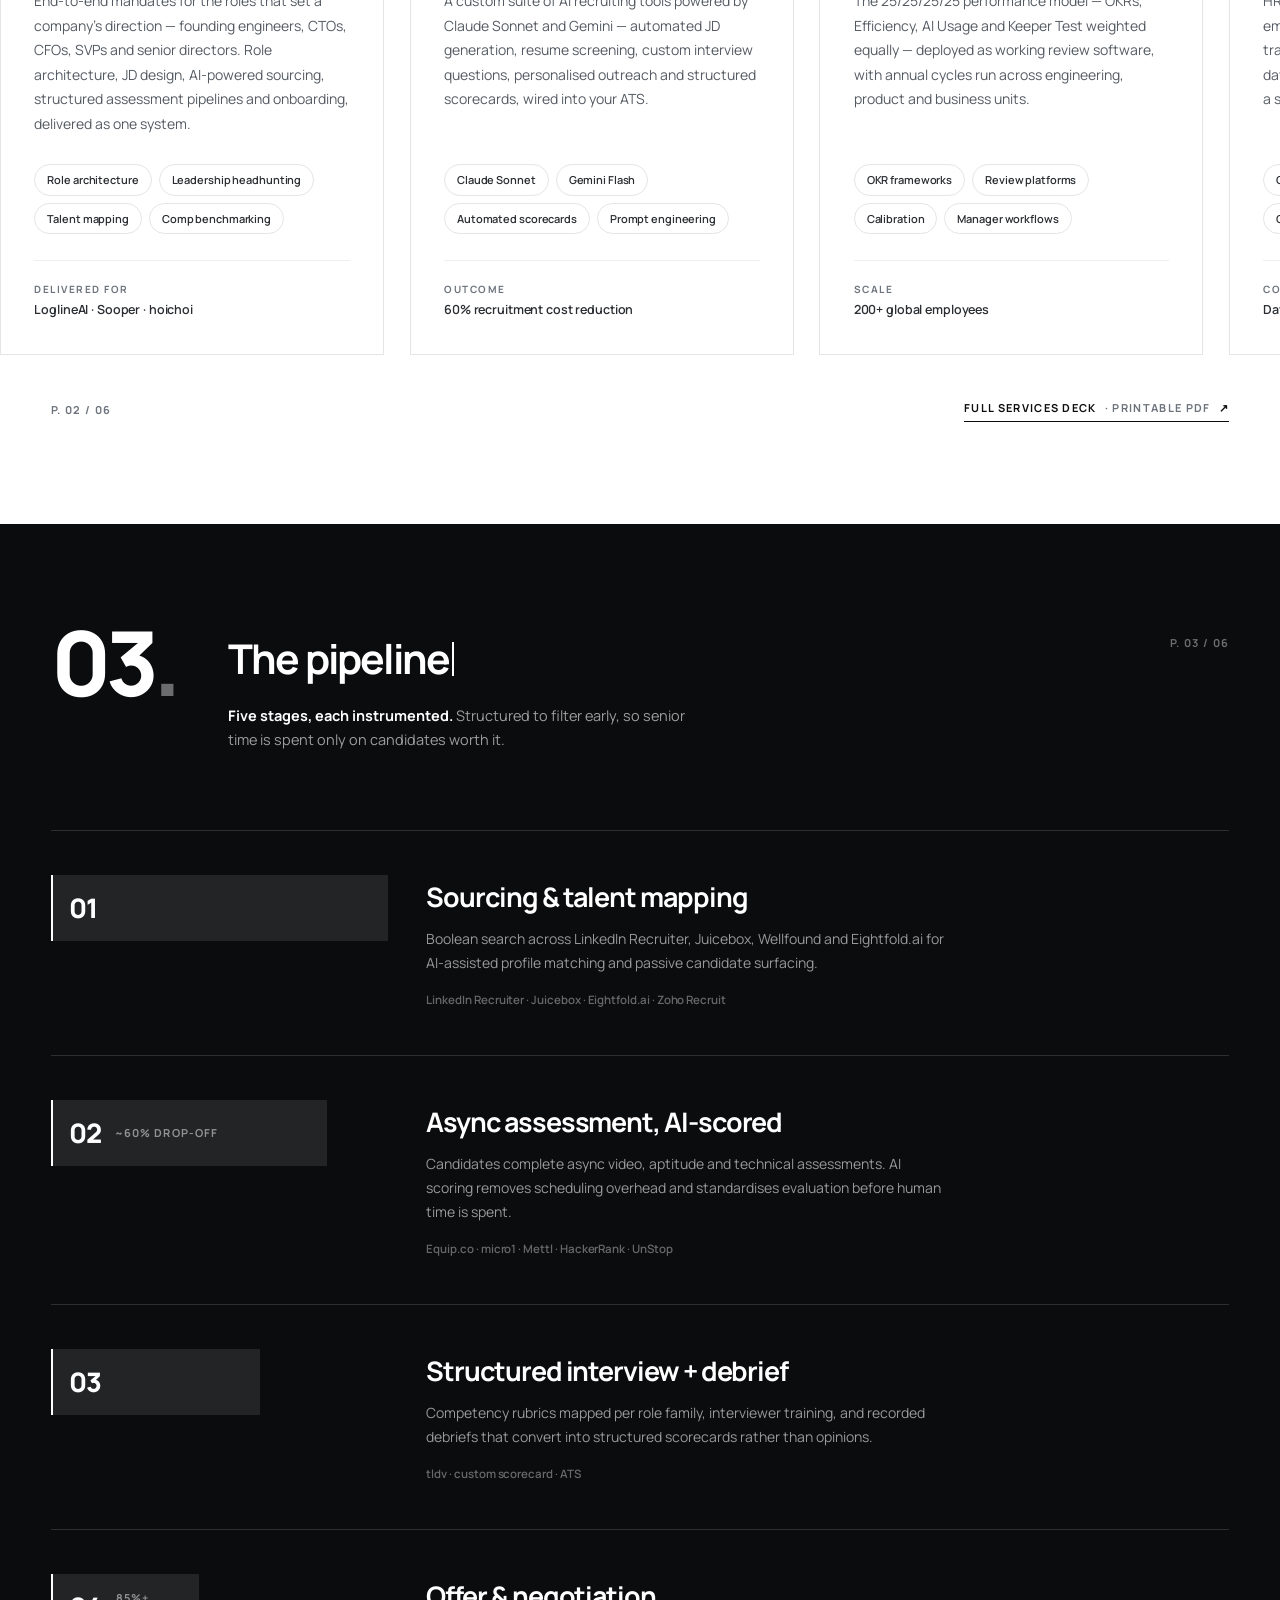
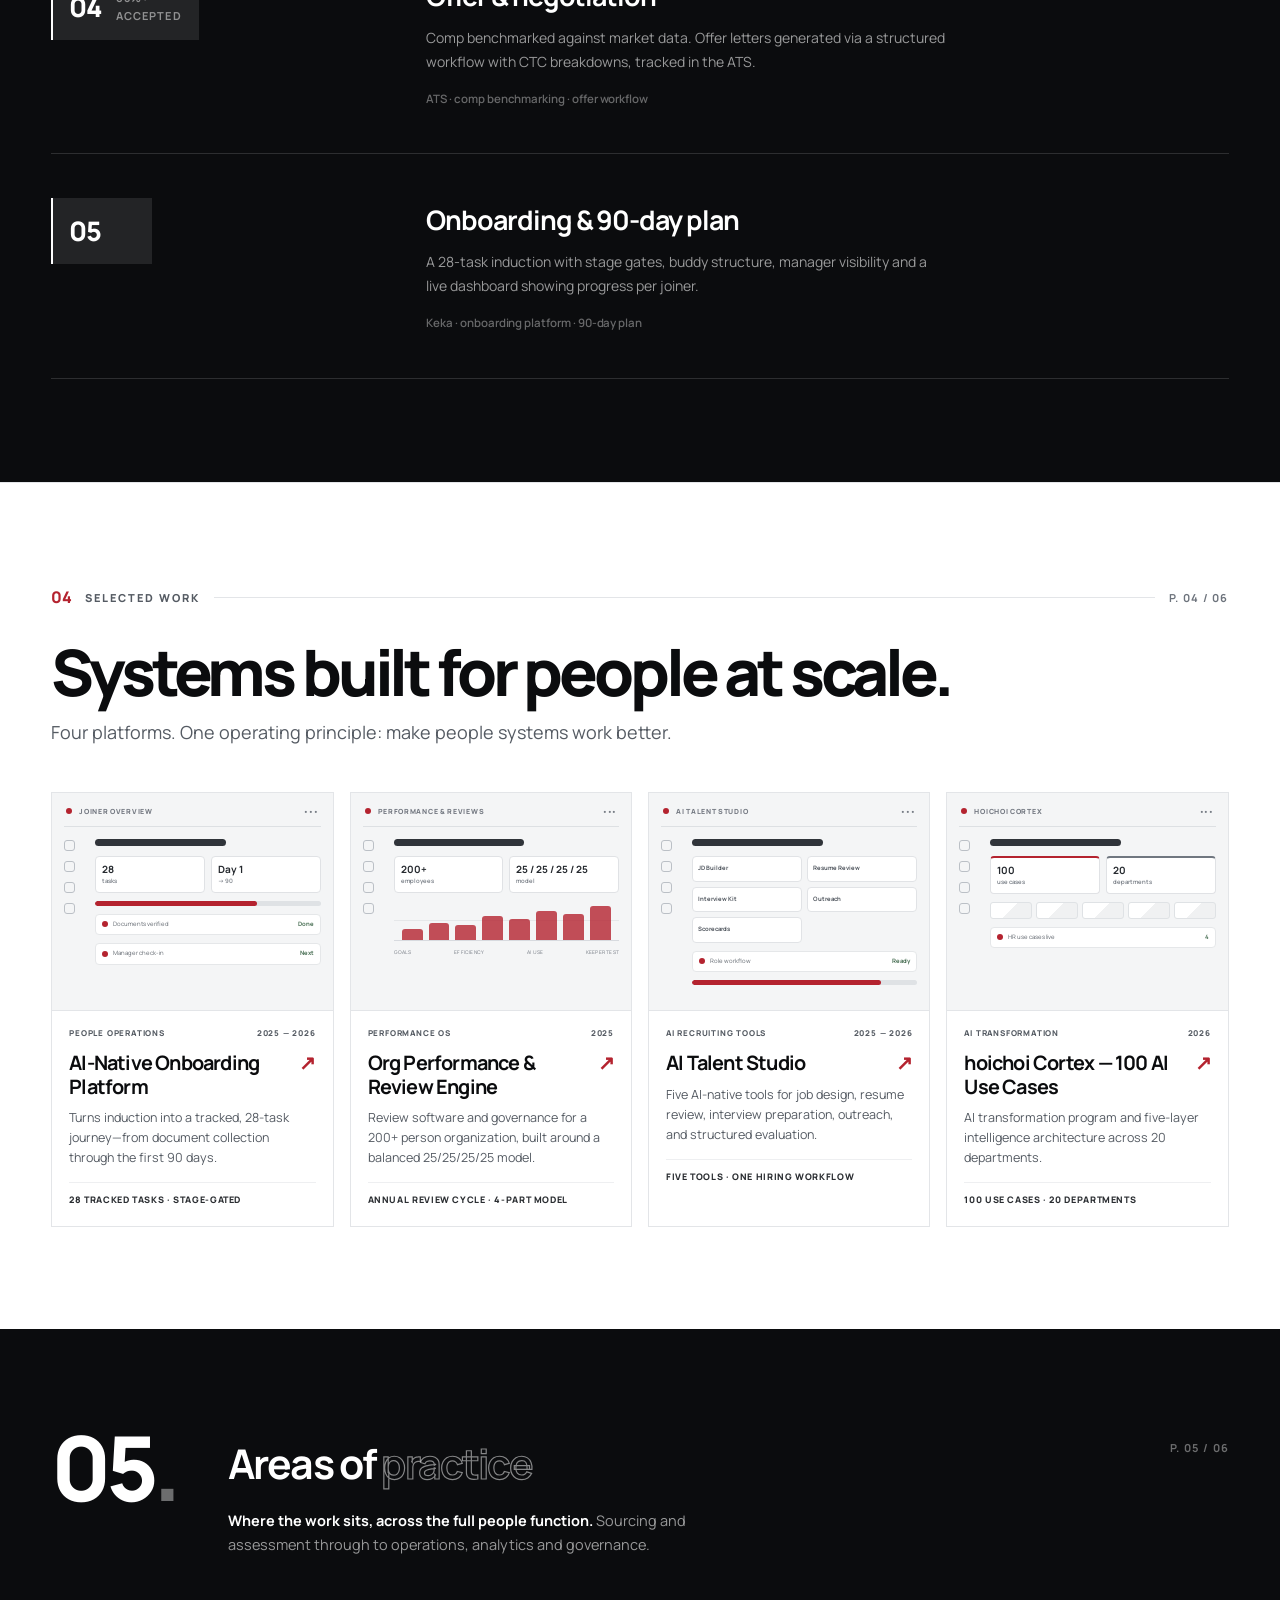
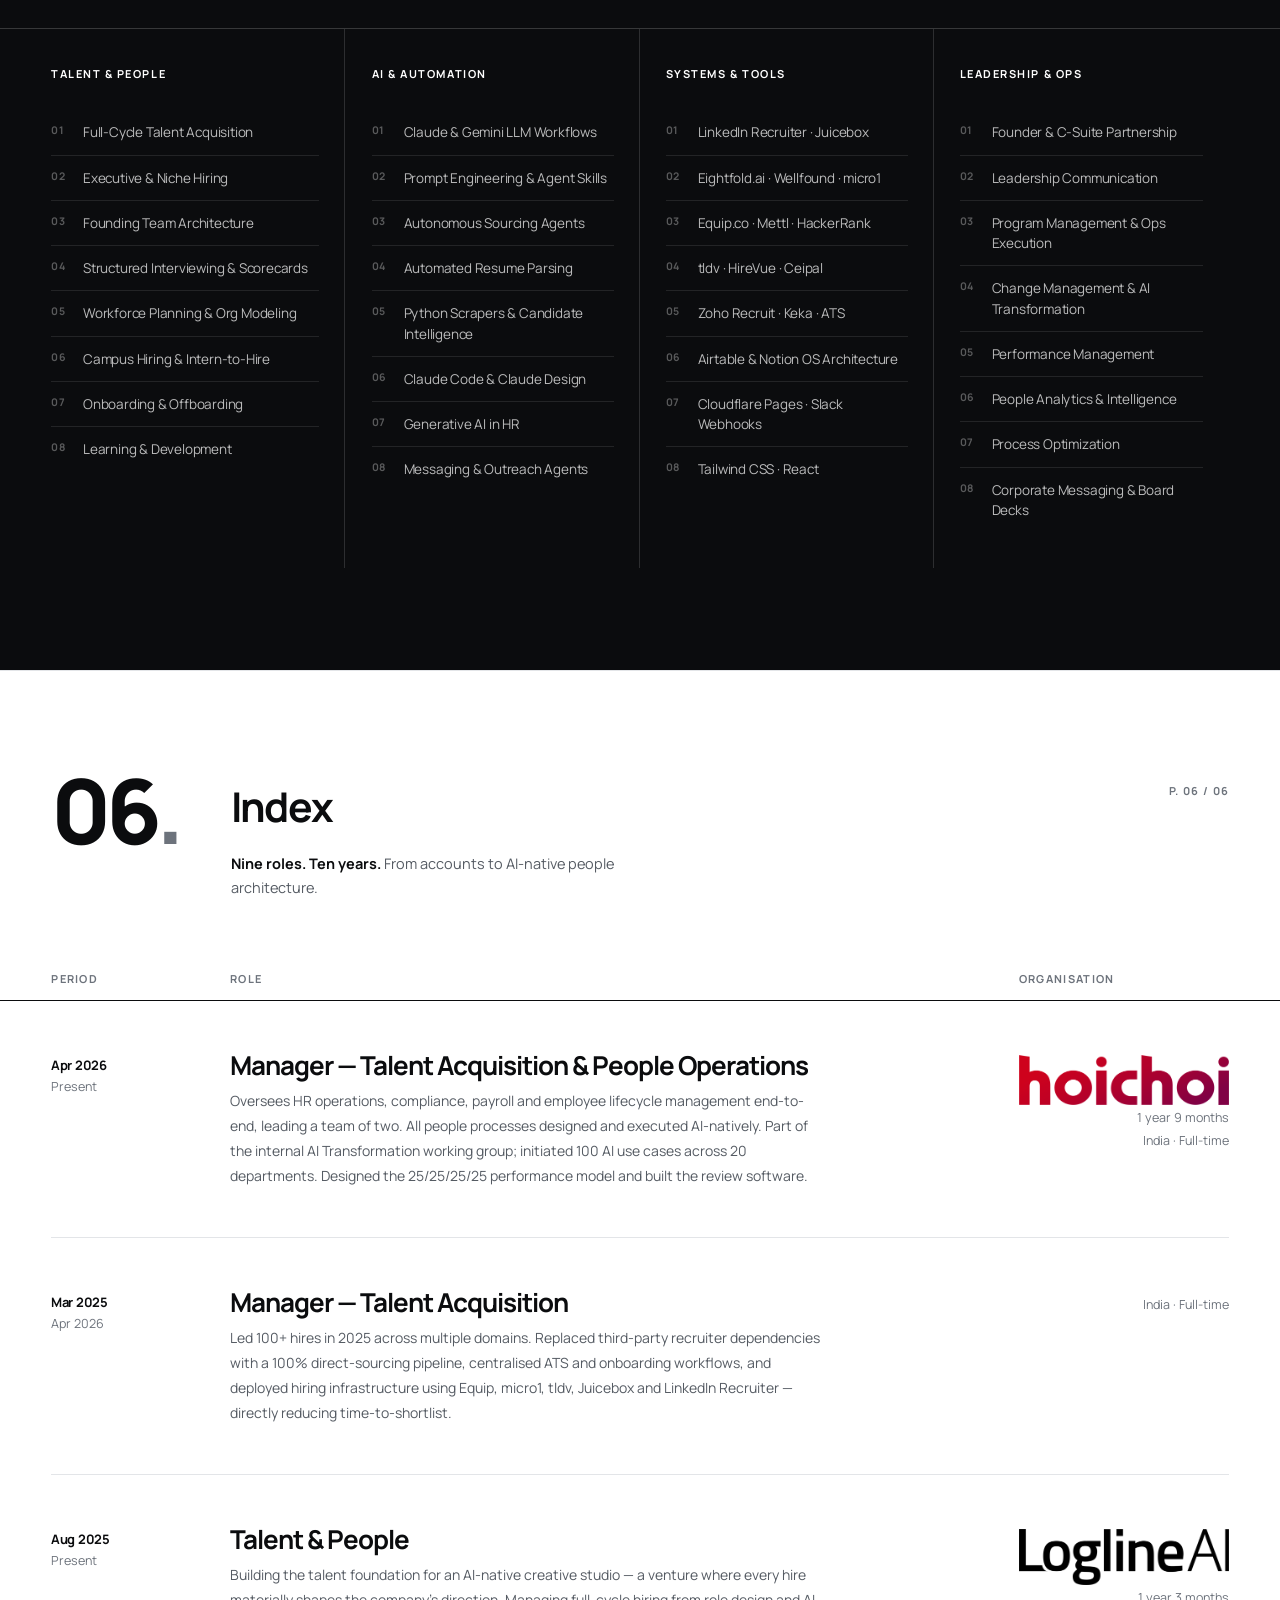
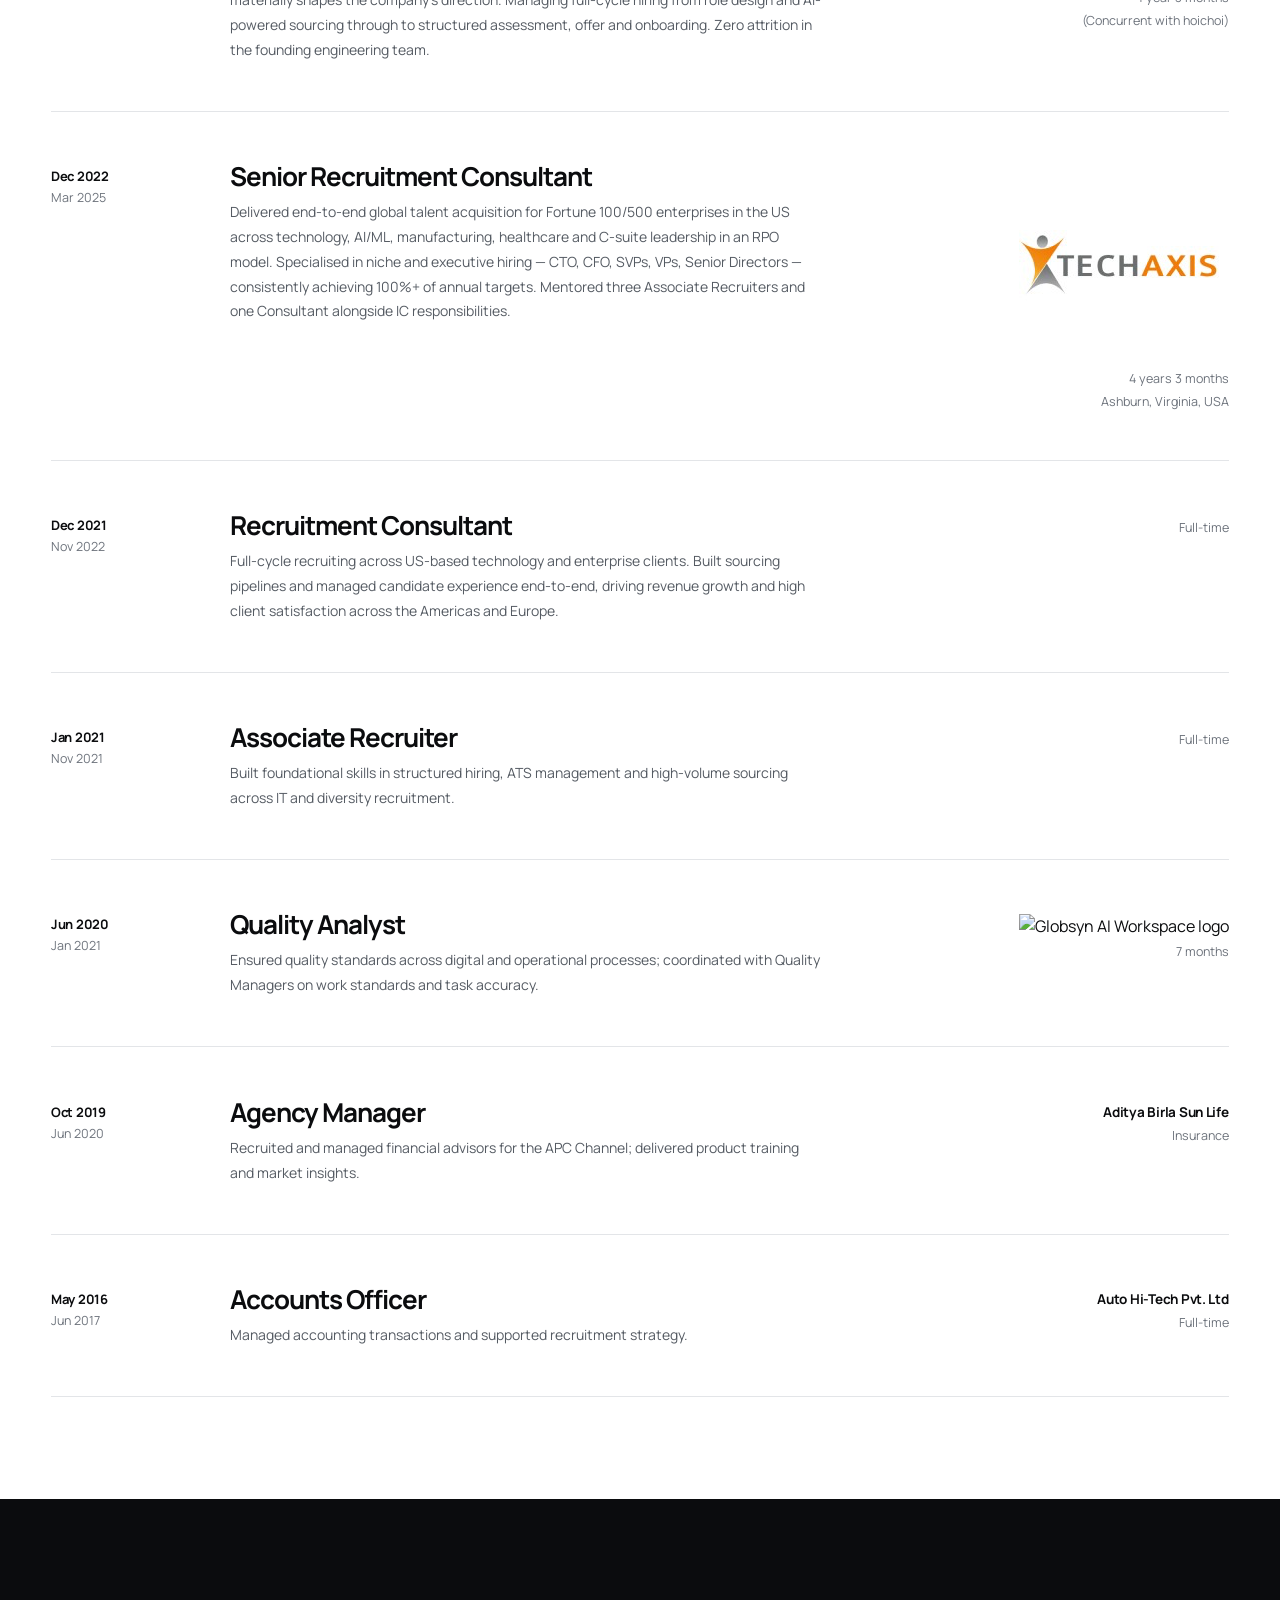
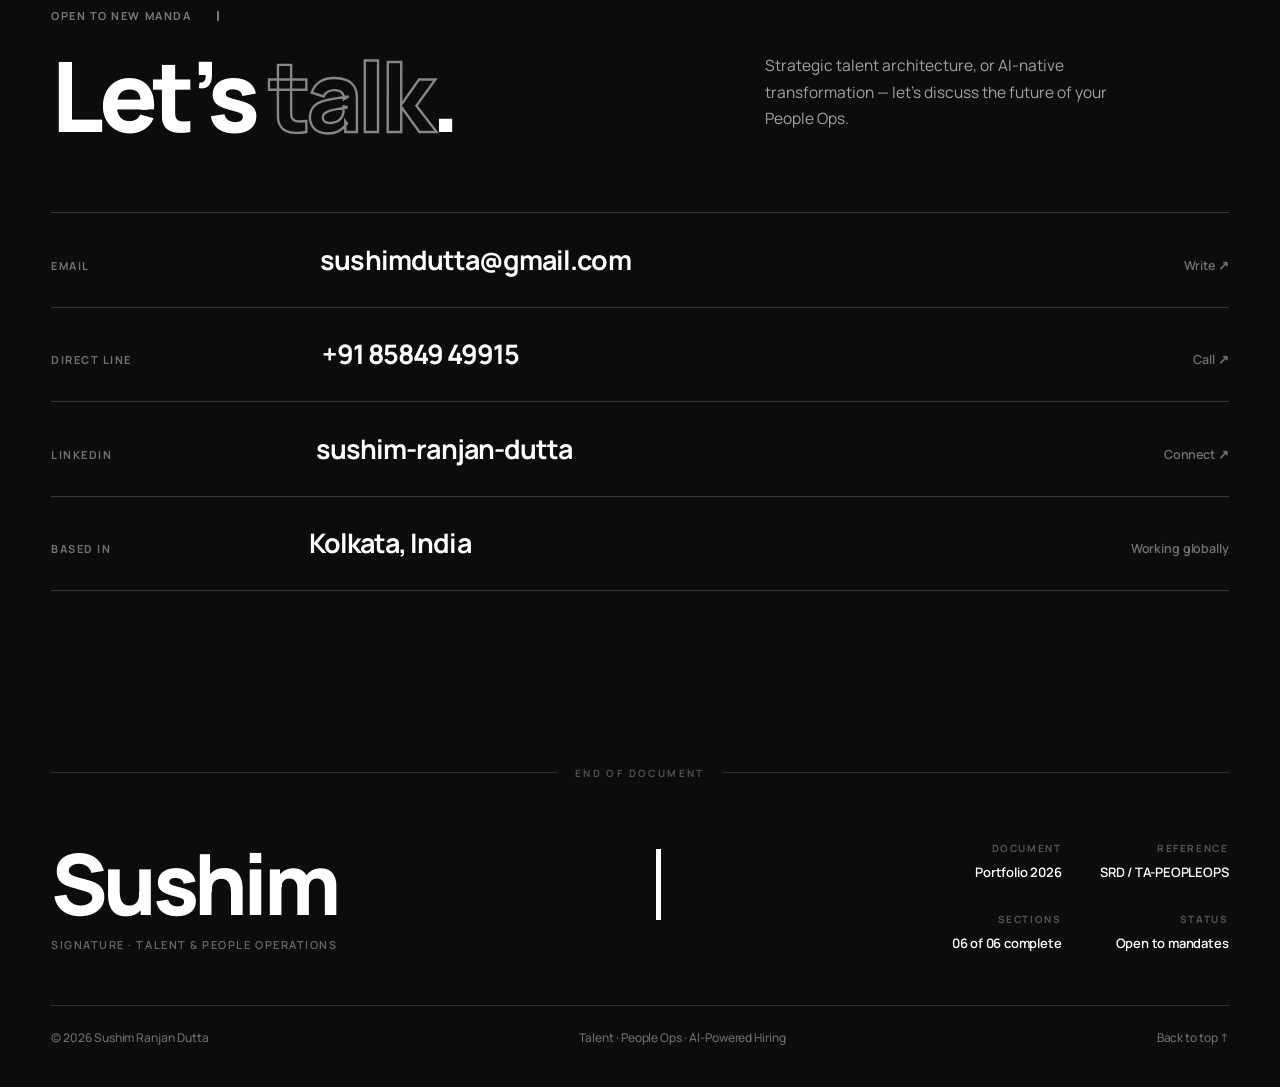
==== commit 4dc90172: "Bundle platform dialog styles" ====
--- a/index.html
+++ b/index.html
@@ -84,6 +84,63 @@
   .work-card,.work-card h3 a span{transition:none;}
   .work-card:hover{transform:none;}
 }
+
+
+/* Project detail dialog */
+.work-card{position:relative;}
+.work-card-trigger{position:absolute;inset:0;z-index:2;width:100%;height:100%;padding:0;border:0;background:transparent;cursor:pointer;}
+.work-card-trigger:focus-visible{outline:3px solid #B4232F;outline-offset:4px;}
+.work-title{display:flex;align-items:flex-start;justify-content:space-between;gap:8px;}
+.work-title span{flex:none;color:#B4232F;transition:transform .2s var(--ease-soft);}
+.work-card:hover .work-title span{transform:translate(2px,-2px);}
+.work-dialog{width:min(1000px,calc(100vw - 40px));max-width:none;max-height:calc(100dvh - 36px);padding:0;border:0;background:transparent;color:var(--ink);overflow:visible;}
+.work-dialog::backdrop{background:rgba(15,16,18,.62);backdrop-filter:blur(3px);}
+.work-dialog-panel{position:relative;max-height:calc(100dvh - 36px);overflow:auto;padding:clamp(24px,4vw,48px);background:var(--paper);border:1px solid rgba(11,12,14,.12);border-radius:8px;box-shadow:0 28px 90px rgba(0,0,0,.24);}
+.work-dialog-close{position:absolute;top:16px;right:18px;width:42px;height:42px;border:1px solid var(--line);border-radius:50%;background:var(--paper);color:var(--ink);font-size:28px;line-height:1;cursor:pointer;z-index:1;}
+.work-dialog-close:hover{background:var(--paper-2);}
+.work-dialog-close:focus-visible,.work-dialog-link:focus-visible{outline:2px solid #B4232F;outline-offset:3px;}
+.work-dialog-category{padding-right:55px;color:#B4232F;font-size:11px;font-weight:800;letter-spacing:.16em;text-transform:uppercase;}
+.work-dialog-panel h2{max-width:850px;margin-top:12px;font-size:clamp(30px,4.5vw,54px);line-height:1.02;letter-spacing:-.055em;}
+.work-dialog-description{max-width:72ch;margin-top:12px;color:var(--muted);font-size:15px;line-height:1.65;}
+.work-dialog-highlights{display:flex;flex-wrap:wrap;gap:8px;margin-top:18px;}
+.work-dialog-chip{padding:8px 12px;border:1px solid var(--line);border-radius:100px;background:var(--paper-2);font-size:11px;font-weight:700;color:var(--ink-2);}
+.work-dialog-preview{margin-top:22px;}
+.work-dialog-preview .work-preview{height:clamp(280px,42vh,430px);padding:20px;}
+.work-dialog-preview .preview-top{height:30px;font-size:10px;}
+.work-dialog-preview .preview-body{grid-template-columns:42px minmax(0,1fr);gap:15px;padding-top:16px;}
+.work-dialog-preview .preview-sidebar{gap:14px;}
+.work-dialog-preview .preview-sidebar i{width:16px;height:16px;}
+.work-dialog-preview .preview-main{gap:12px;}
+.work-dialog-preview .preview-title-line{height:10px;}
+.work-dialog-preview .preview-stats,.work-dialog-preview .preview-cortex-stats{gap:10px;}
+.work-dialog-preview .preview-stats b,.work-dialog-preview .preview-cortex-stats b{padding:12px;font-size:16px;}
+.work-dialog-preview .preview-stats b span,.work-dialog-preview .preview-cortex-stats b span{font-size:10px;}
+.work-dialog-preview .preview-progress{height:8px;}
+.work-dialog-preview .preview-row{gap:9px;padding:9px 12px;font-size:11px;}
+.work-dialog-preview .preview-row i{width:9px;height:9px;}
+.work-dialog-preview .preview-row b{font-size:10px;}
+.work-dialog-preview .preview-chart{height:90px;gap:12px;}
+.work-dialog-preview .preview-chart-labels{font-size:8px;}
+.work-dialog-preview .preview-tool-grid{gap:8px;}
+.work-dialog-preview .preview-tool-grid span{padding:12px;font-size:10px;}
+.work-dialog-preview .preview-case-list{gap:8px;}
+.work-dialog-preview .preview-case-list i{height:34px;}
+.work-dialog-link{display:inline-flex;align-items:center;gap:10px;margin-top:20px;padding:13px 19px;background:#B4232F;color:#fff;border-radius:4px;font-size:14px;font-weight:800;}
+.work-dialog-link:hover{background:#951C26;}
+.work-dialog-link span{font-size:18px;}
+@media(max-width:620px){
+  .work-dialog{width:100vw;max-width:none;max-height:100dvh;height:100dvh;}
+  .work-dialog-panel{height:100%;max-height:100dvh;padding:60px 20px 24px;border-radius:0;}
+  .work-dialog-close{top:12px;right:14px;}
+  .work-dialog-preview .work-preview{height:300px;padding:14px;}
+  .work-dialog-preview .preview-body{grid-template-columns:28px minmax(0,1fr);gap:9px;}
+  .work-dialog-preview .preview-stats b,.work-dialog-preview .preview-cortex-stats b{padding:8px;font-size:12px;}
+  .work-dialog-preview .preview-row{font-size:9px;}
+}
+@media(prefers-reduced-motion:reduce){
+  .work-title span{transition:none;}
+}
+
 </style>
 </head>
 <body>
--- a/styles.css
+++ b/styles.css
@@ -961,3 +961,59 @@
   .work-card,.work-card h3 a span{transition:none;}
   .work-card:hover{transform:none;}
 }
+
+
+/* Project detail dialog */
+.work-card{position:relative;}
+.work-card-trigger{position:absolute;inset:0;z-index:2;width:100%;height:100%;padding:0;border:0;background:transparent;cursor:pointer;}
+.work-card-trigger:focus-visible{outline:3px solid #B4232F;outline-offset:4px;}
+.work-title{display:flex;align-items:flex-start;justify-content:space-between;gap:8px;}
+.work-title span{flex:none;color:#B4232F;transition:transform .2s var(--ease-soft);}
+.work-card:hover .work-title span{transform:translate(2px,-2px);}
+.work-dialog{width:min(1000px,calc(100vw - 40px));max-width:none;max-height:calc(100dvh - 36px);padding:0;border:0;background:transparent;color:var(--ink);overflow:visible;}
+.work-dialog::backdrop{background:rgba(15,16,18,.62);backdrop-filter:blur(3px);}
+.work-dialog-panel{position:relative;max-height:calc(100dvh - 36px);overflow:auto;padding:clamp(24px,4vw,48px);background:var(--paper);border:1px solid rgba(11,12,14,.12);border-radius:8px;box-shadow:0 28px 90px rgba(0,0,0,.24);}
+.work-dialog-close{position:absolute;top:16px;right:18px;width:42px;height:42px;border:1px solid var(--line);border-radius:50%;background:var(--paper);color:var(--ink);font-size:28px;line-height:1;cursor:pointer;z-index:1;}
+.work-dialog-close:hover{background:var(--paper-2);}
+.work-dialog-close:focus-visible,.work-dialog-link:focus-visible{outline:2px solid #B4232F;outline-offset:3px;}
+.work-dialog-category{padding-right:55px;color:#B4232F;font-size:11px;font-weight:800;letter-spacing:.16em;text-transform:uppercase;}
+.work-dialog-panel h2{max-width:850px;margin-top:12px;font-size:clamp(30px,4.5vw,54px);line-height:1.02;letter-spacing:-.055em;}
+.work-dialog-description{max-width:72ch;margin-top:12px;color:var(--muted);font-size:15px;line-height:1.65;}
+.work-dialog-highlights{display:flex;flex-wrap:wrap;gap:8px;margin-top:18px;}
+.work-dialog-chip{padding:8px 12px;border:1px solid var(--line);border-radius:100px;background:var(--paper-2);font-size:11px;font-weight:700;color:var(--ink-2);}
+.work-dialog-preview{margin-top:22px;}
+.work-dialog-preview .work-preview{height:clamp(280px,42vh,430px);padding:20px;}
+.work-dialog-preview .preview-top{height:30px;font-size:10px;}
+.work-dialog-preview .preview-body{grid-template-columns:42px minmax(0,1fr);gap:15px;padding-top:16px;}
+.work-dialog-preview .preview-sidebar{gap:14px;}
+.work-dialog-preview .preview-sidebar i{width:16px;height:16px;}
+.work-dialog-preview .preview-main{gap:12px;}
+.work-dialog-preview .preview-title-line{height:10px;}
+.work-dialog-preview .preview-stats,.work-dialog-preview .preview-cortex-stats{gap:10px;}
+.work-dialog-preview .preview-stats b,.work-dialog-preview .preview-cortex-stats b{padding:12px;font-size:16px;}
+.work-dialog-preview .preview-stats b span,.work-dialog-preview .preview-cortex-stats b span{font-size:10px;}
+.work-dialog-preview .preview-progress{height:8px;}
+.work-dialog-preview .preview-row{gap:9px;padding:9px 12px;font-size:11px;}
+.work-dialog-preview .preview-row i{width:9px;height:9px;}
+.work-dialog-preview .preview-row b{font-size:10px;}
+.work-dialog-preview .preview-chart{height:90px;gap:12px;}
+.work-dialog-preview .preview-chart-labels{font-size:8px;}
+.work-dialog-preview .preview-tool-grid{gap:8px;}
+.work-dialog-preview .preview-tool-grid span{padding:12px;font-size:10px;}
+.work-dialog-preview .preview-case-list{gap:8px;}
+.work-dialog-preview .preview-case-list i{height:34px;}
+.work-dialog-link{display:inline-flex;align-items:center;gap:10px;margin-top:20px;padding:13px 19px;background:#B4232F;color:#fff;border-radius:4px;font-size:14px;font-weight:800;}
+.work-dialog-link:hover{background:#951C26;}
+.work-dialog-link span{font-size:18px;}
+@media(max-width:620px){
+  .work-dialog{width:100vw;max-width:none;max-height:100dvh;height:100dvh;}
+  .work-dialog-panel{height:100%;max-height:100dvh;padding:60px 20px 24px;border-radius:0;}
+  .work-dialog-close{top:12px;right:14px;}
+  .work-dialog-preview .work-preview{height:300px;padding:14px;}
+  .work-dialog-preview .preview-body{grid-template-columns:28px minmax(0,1fr);gap:9px;}
+  .work-dialog-preview .preview-stats b,.work-dialog-preview .preview-cortex-stats b{padding:8px;font-size:12px;}
+  .work-dialog-preview .preview-row{font-size:9px;}
+}
+@media(prefers-reduced-motion:reduce){
+  .work-title span{transition:none;}
+}
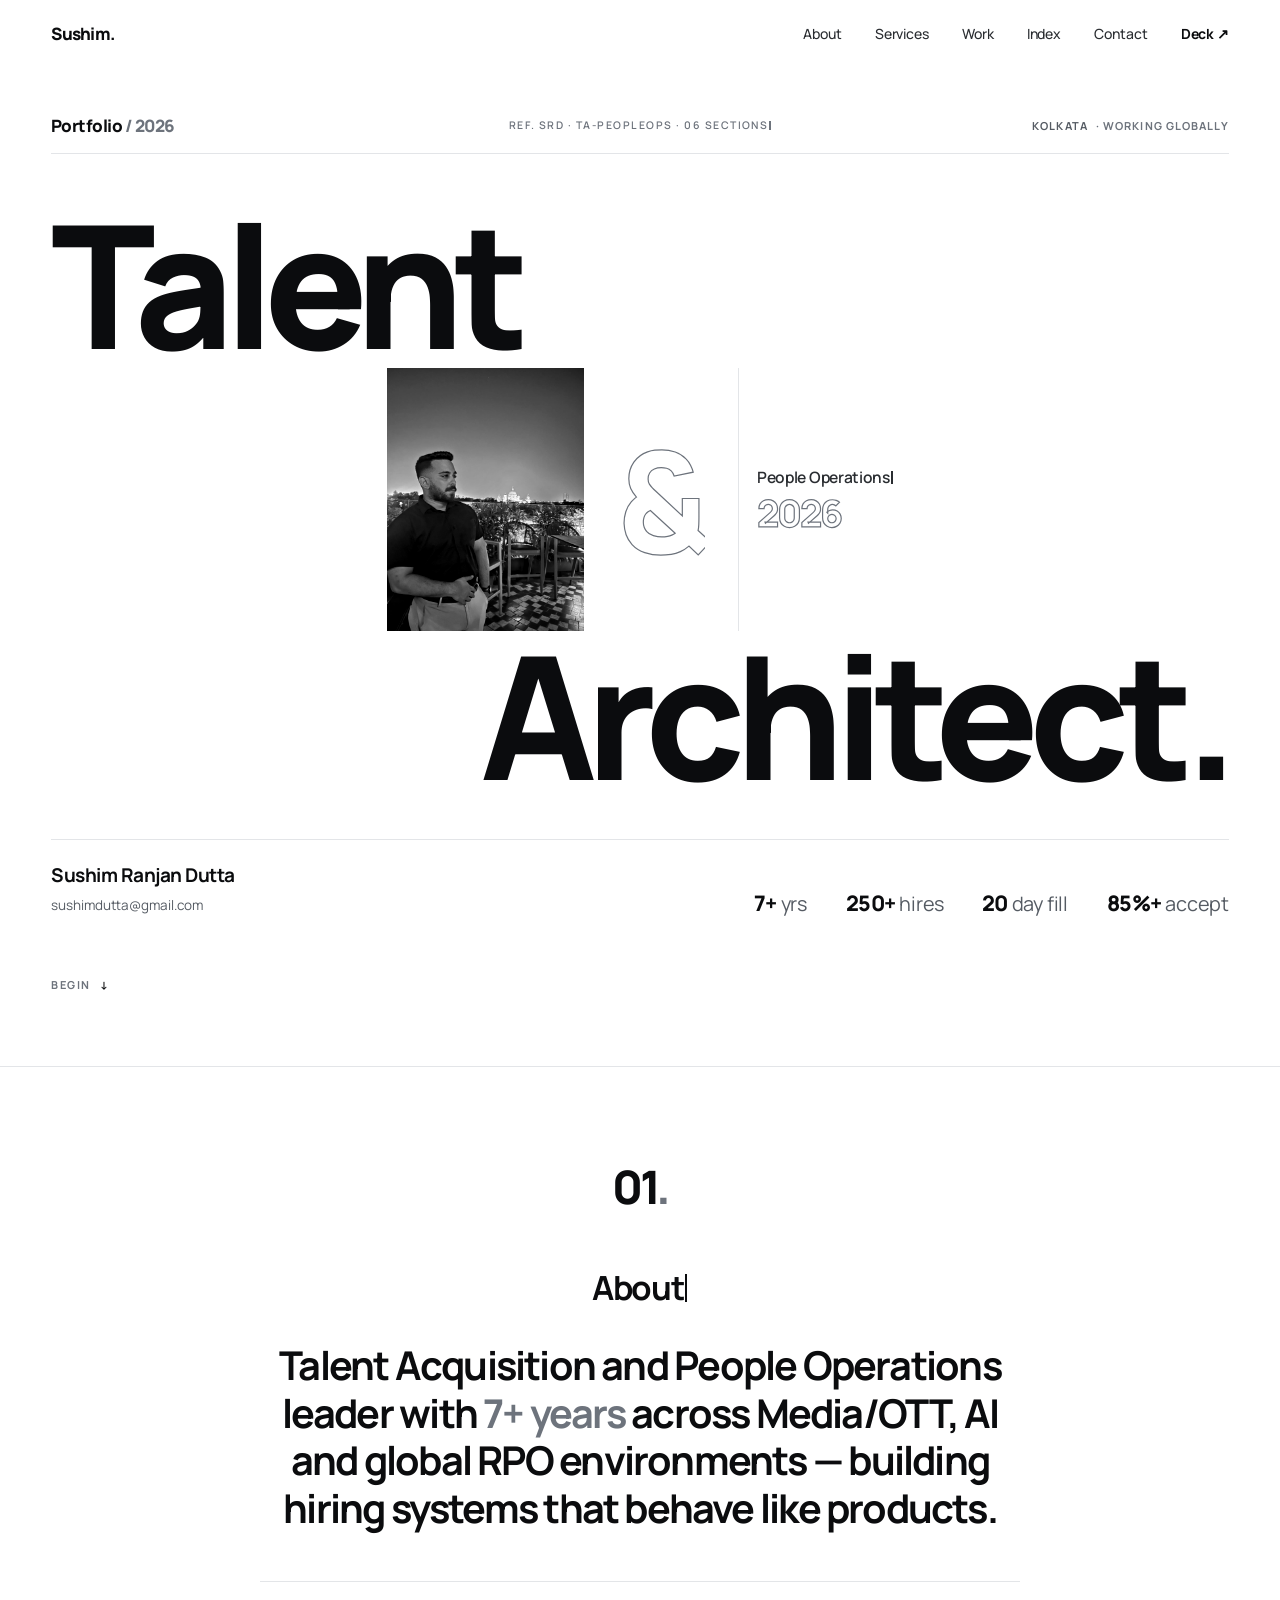
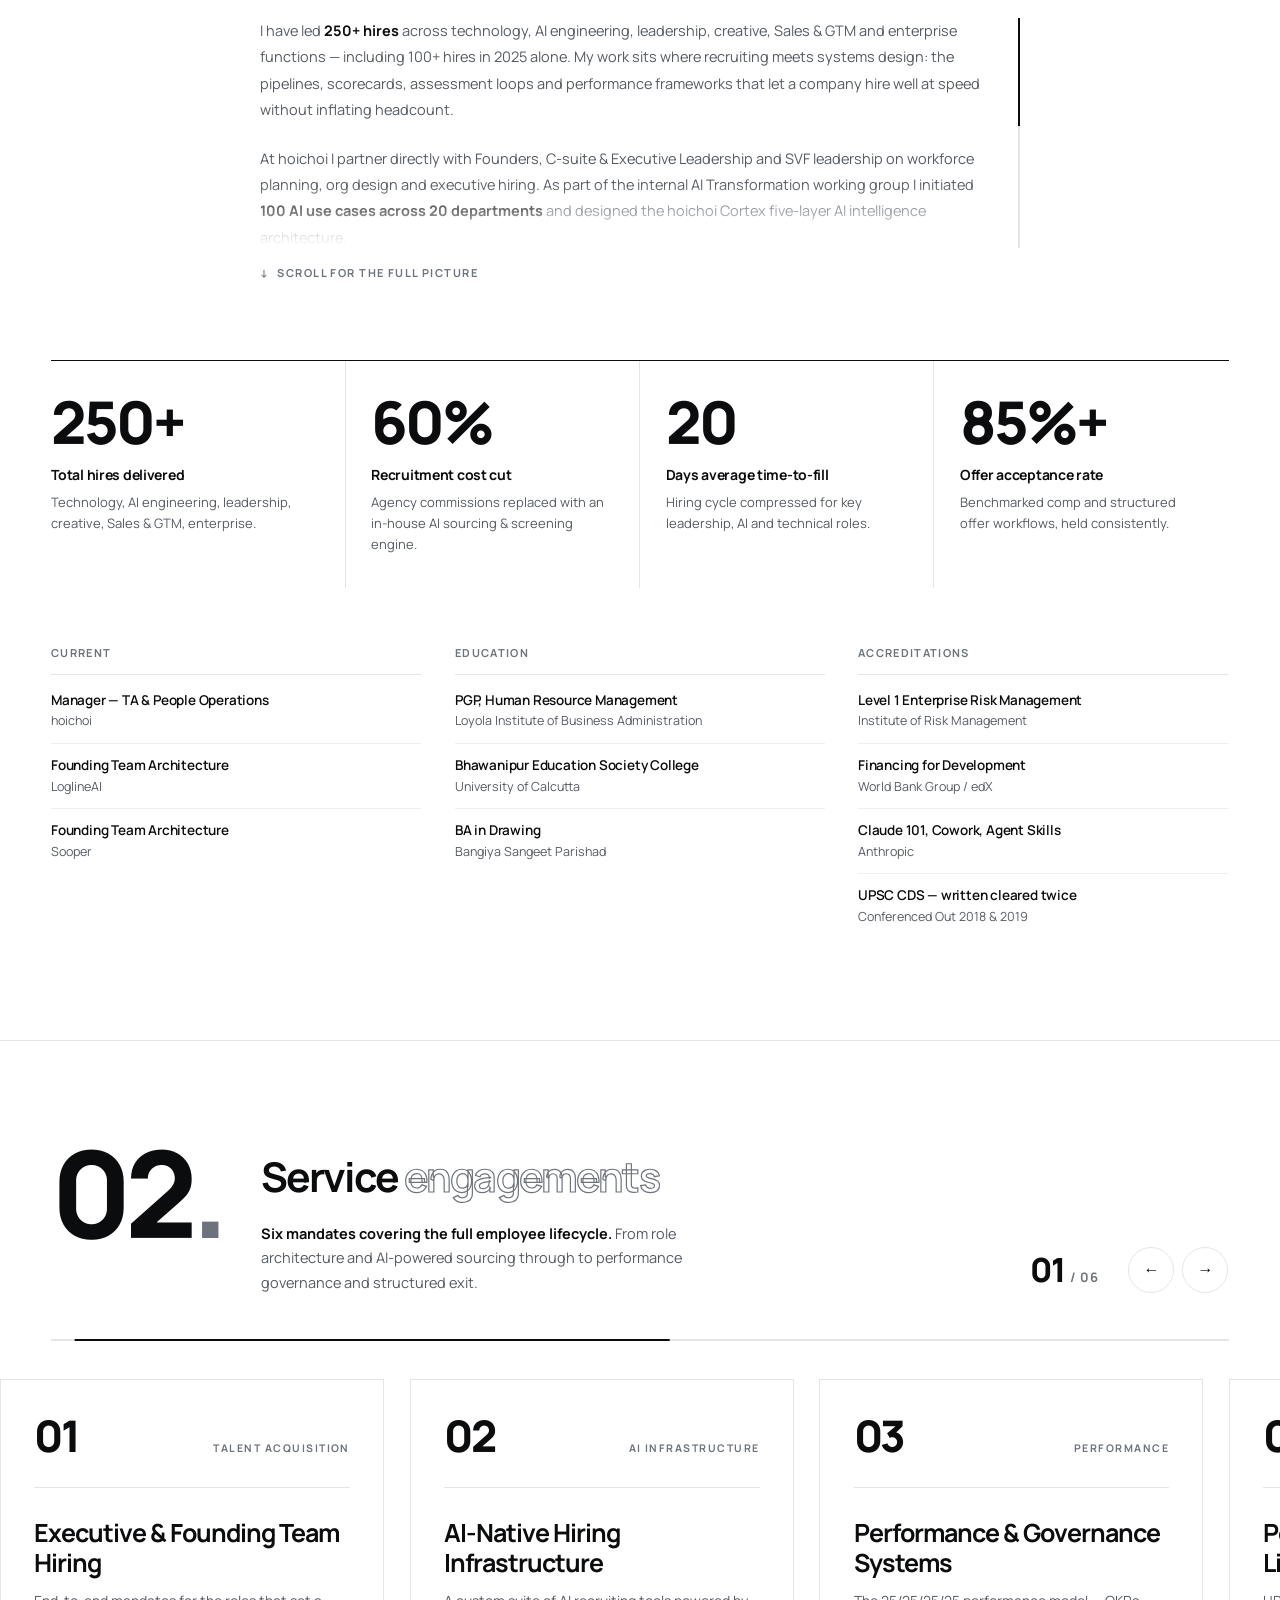
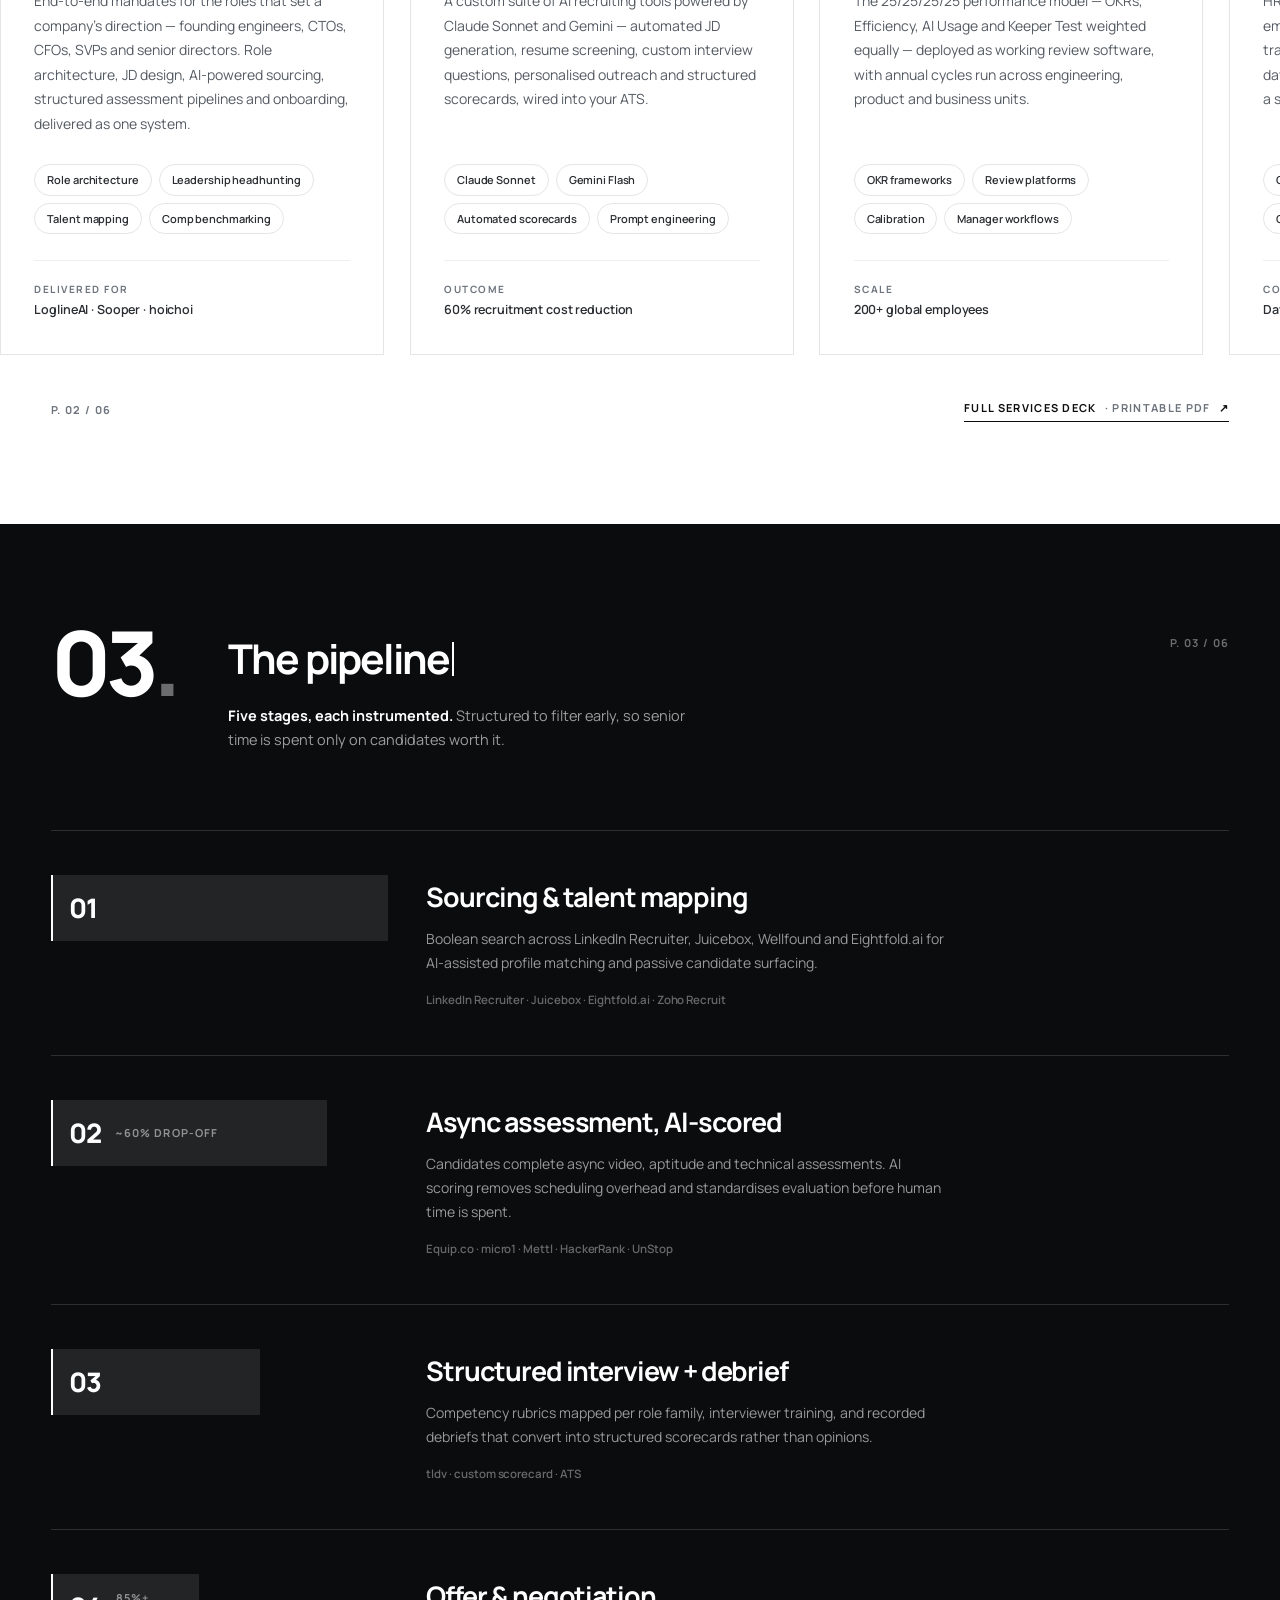
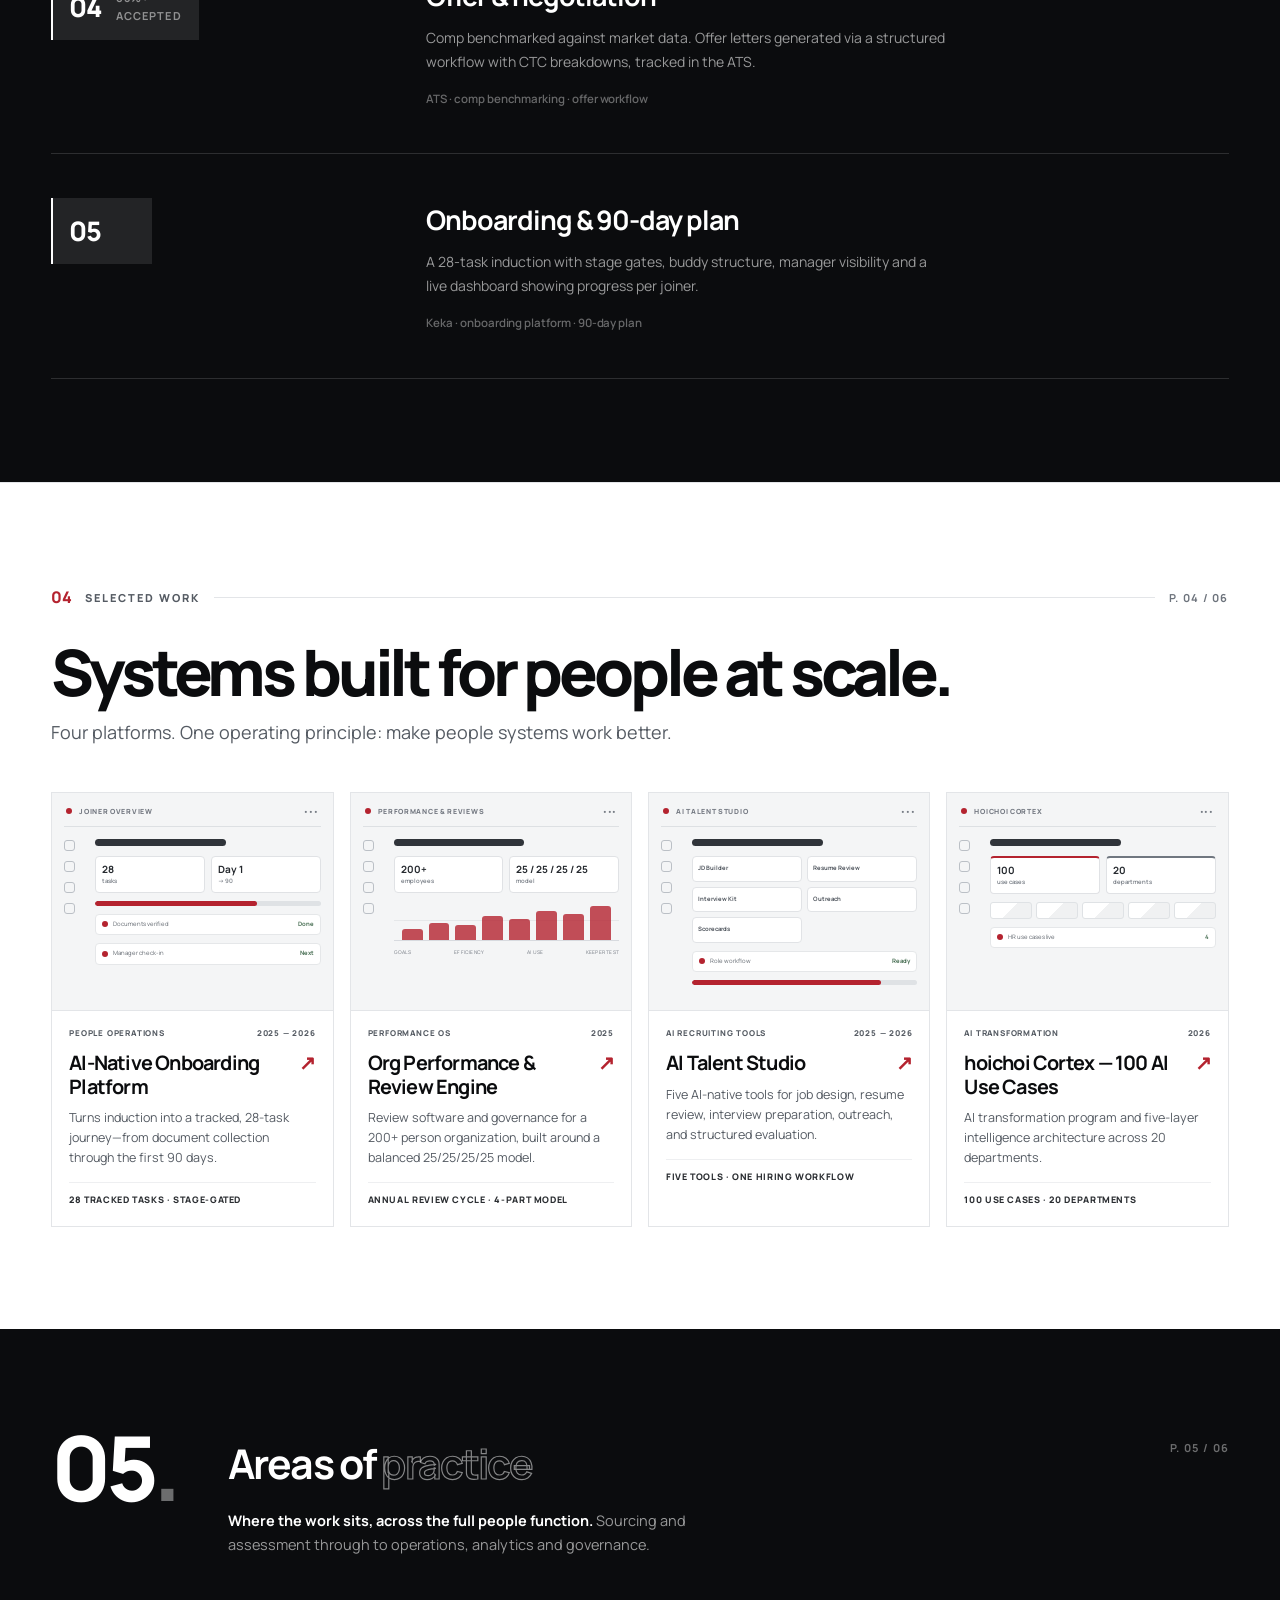
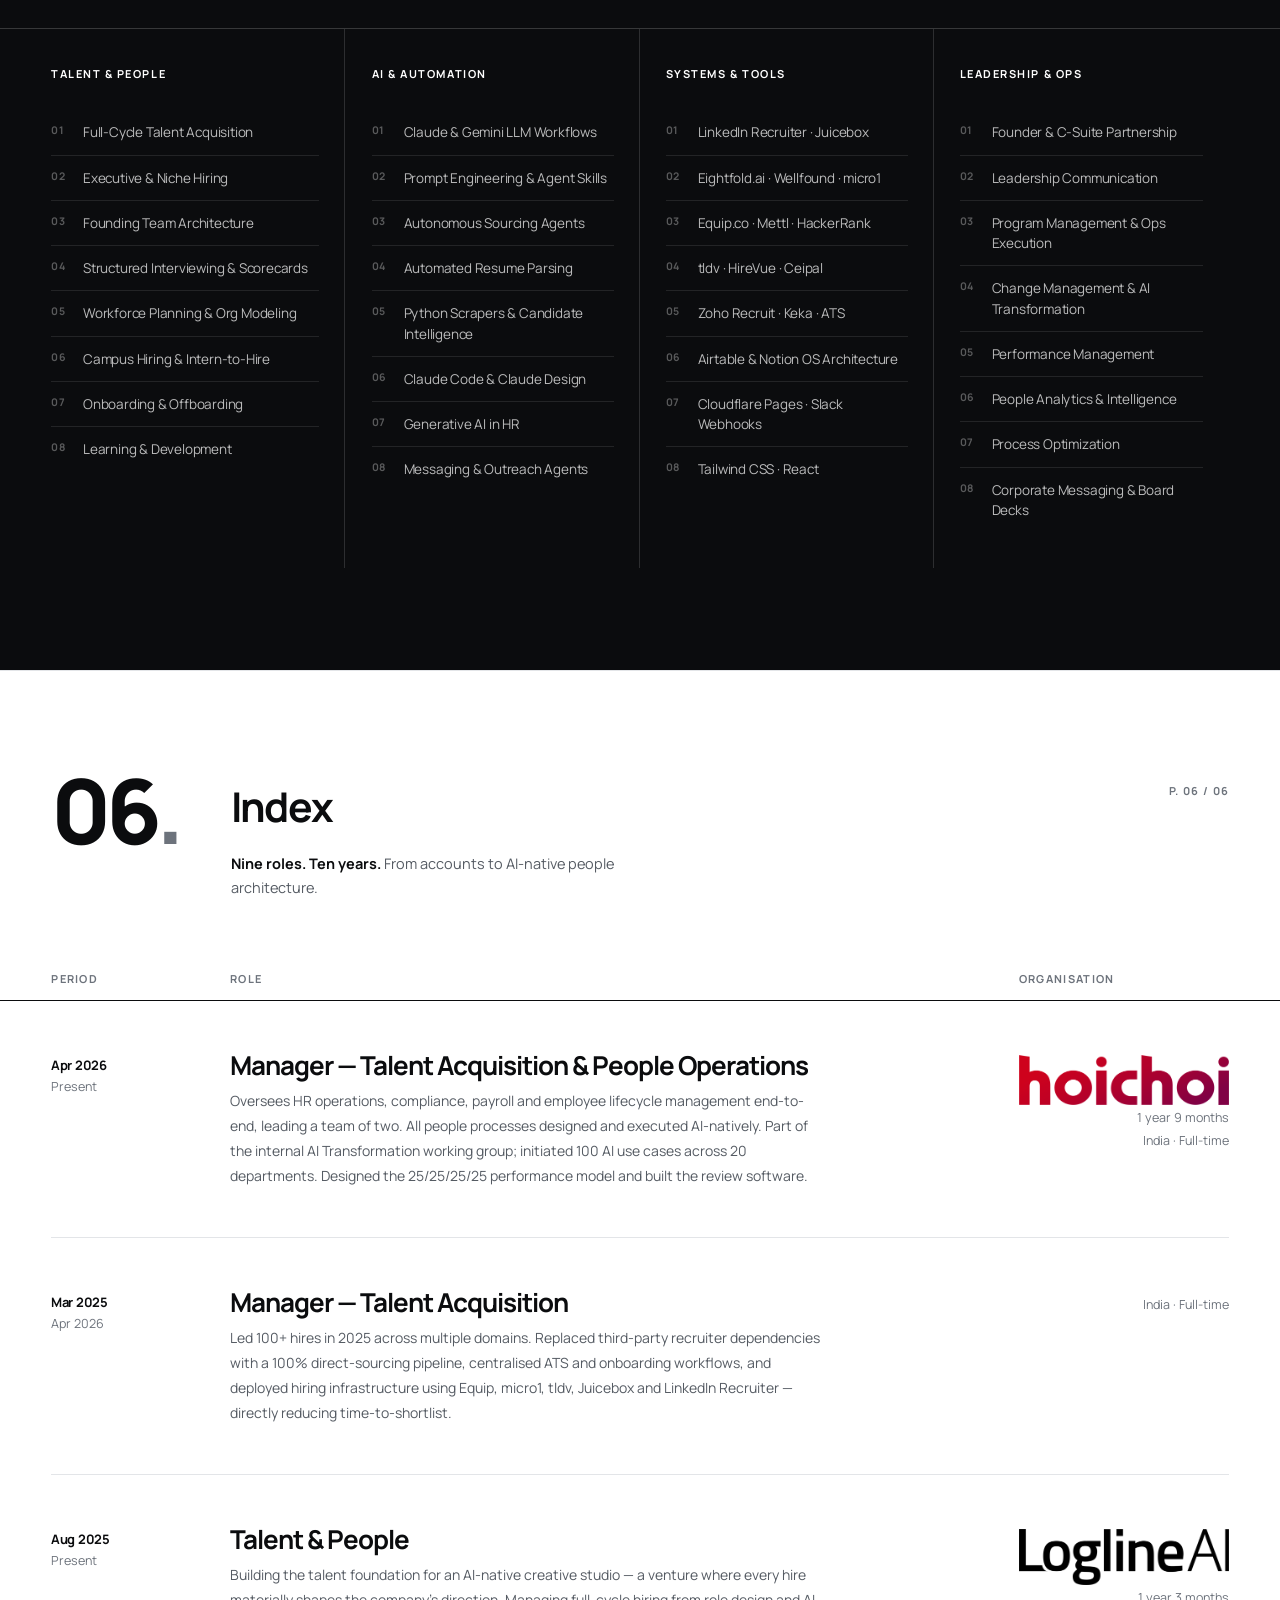
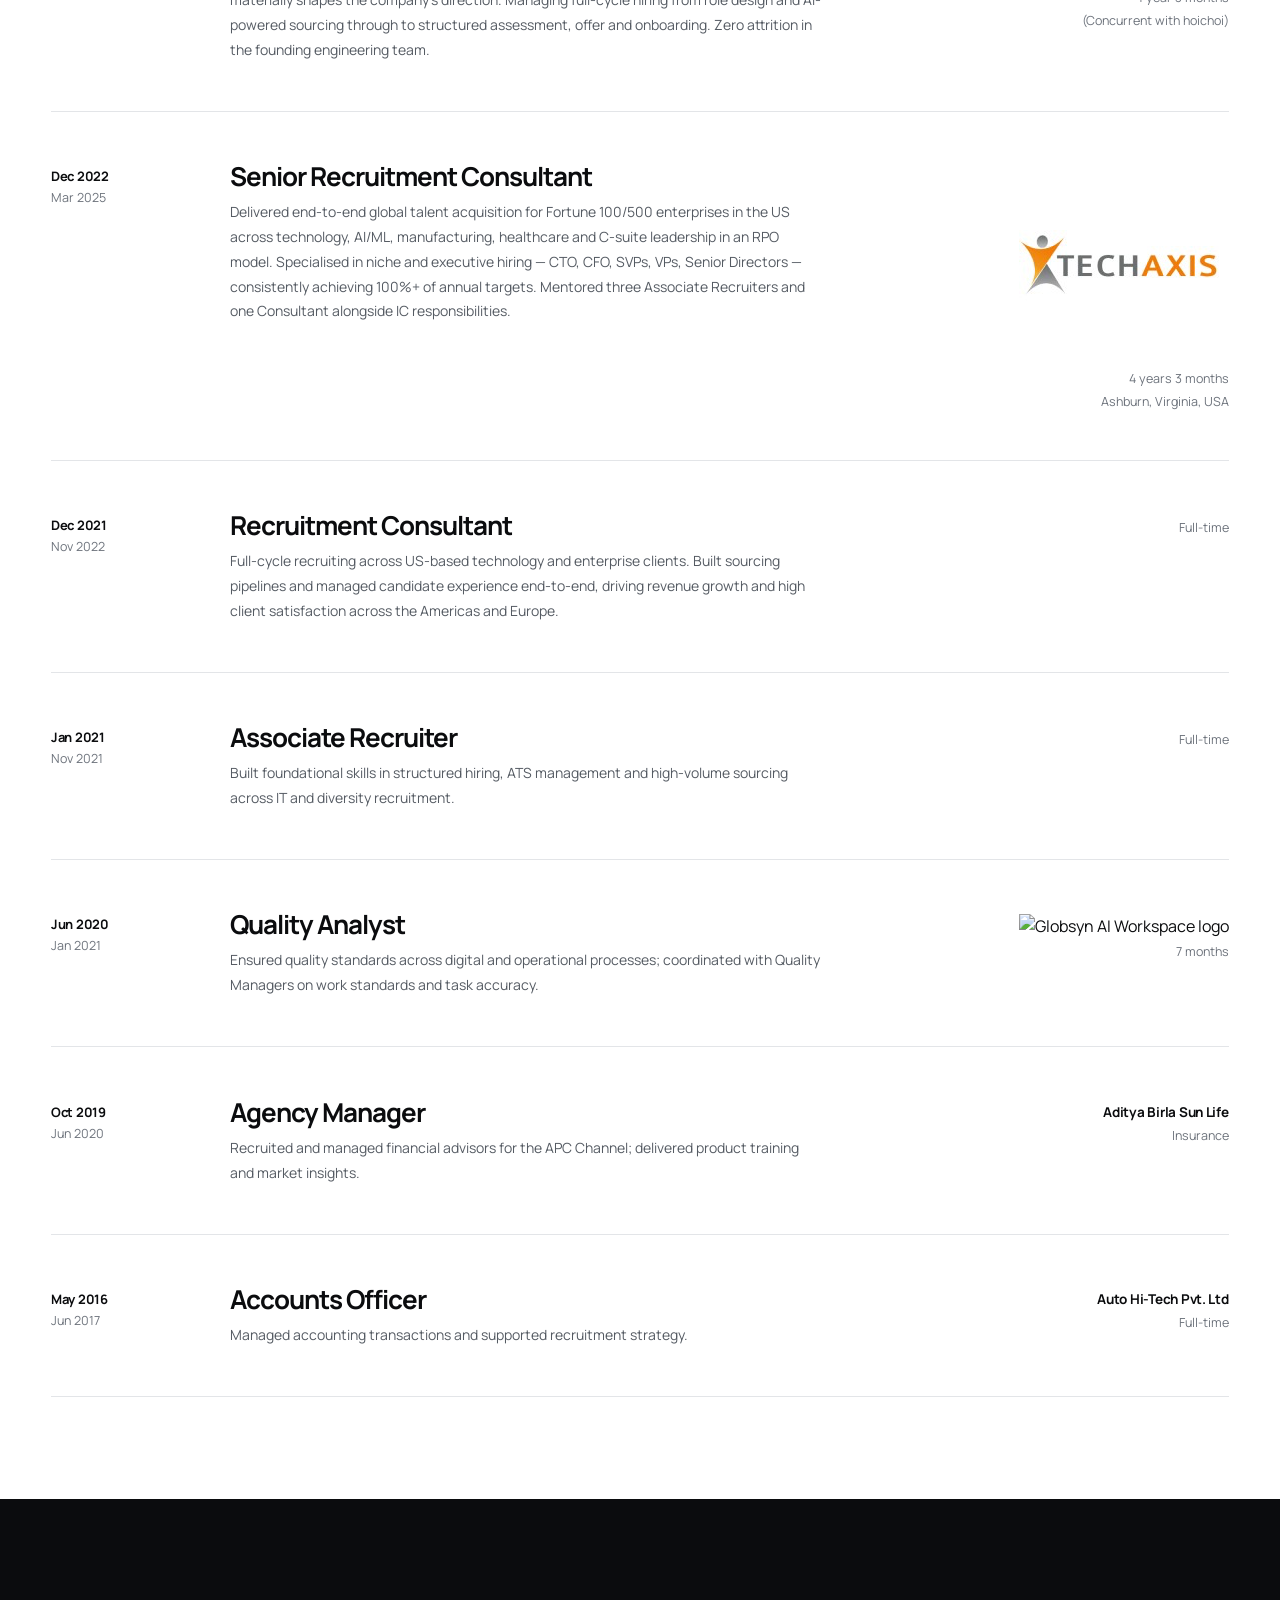
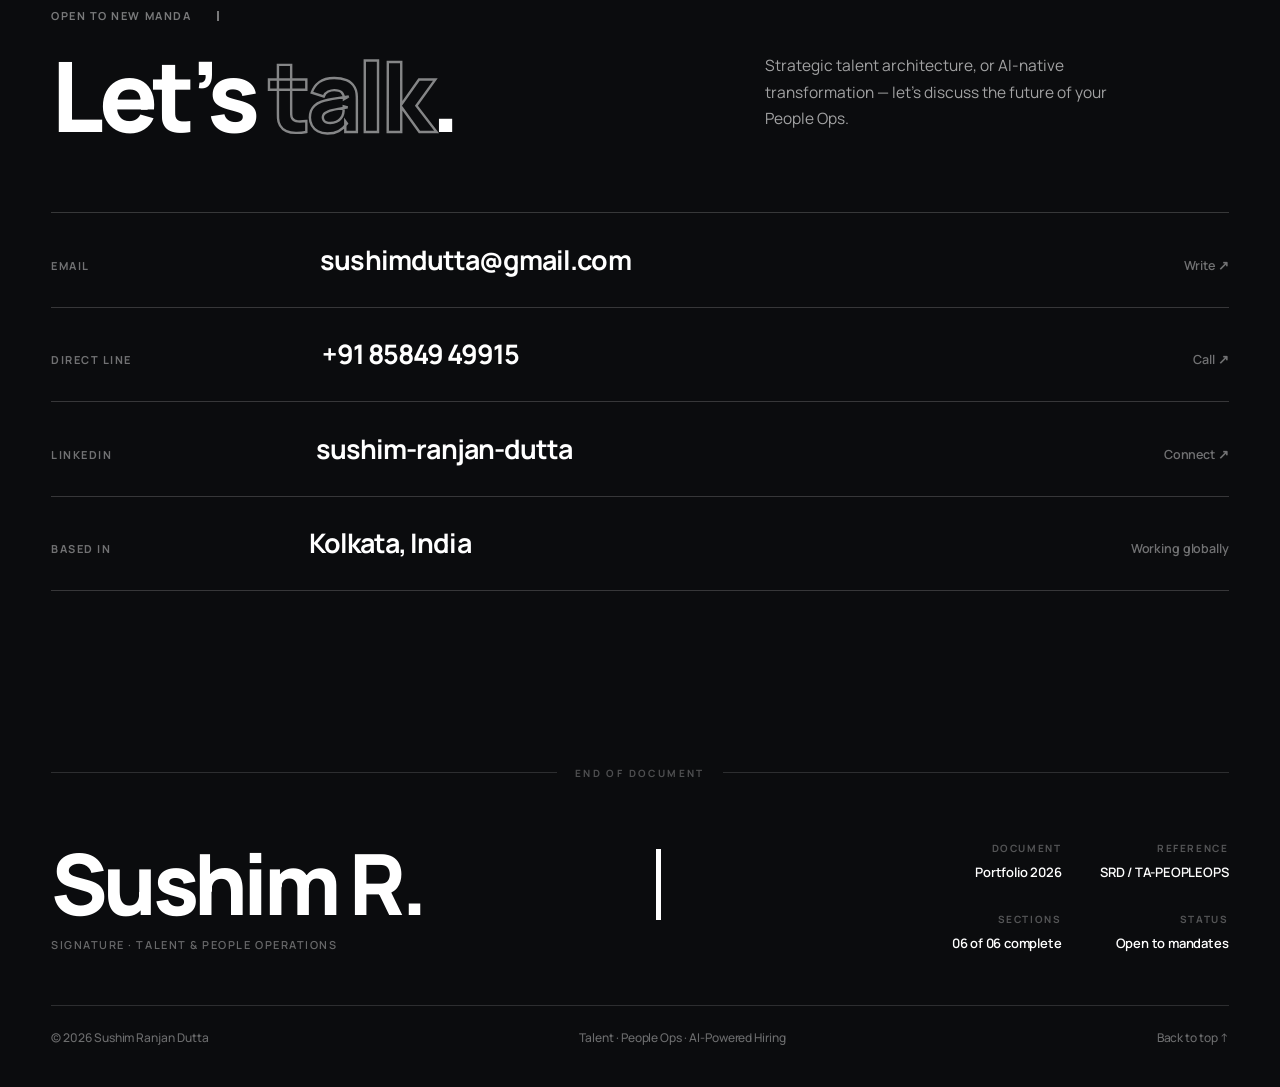
==== commit 22c70ca1: "Place project detail triggers on each card" ====
--- a/index.html
+++ b/index.html
@@ -587,10 +587,8 @@
           <p>Turns induction into a tracked, 28-task journey—from document collection through the first 90 days.</p>
           <span class="work-outcome">28 tracked tasks · stage-gated</span>
         </div>
+      
         <button class="work-card-trigger" type="button" aria-label="View project details: AI-Native Onboarding Platform" data-platform-url="https://onboarding.hoichoi.tech/"></button>
-        <button class="work-card-trigger" type="button" aria-label="View project details: Org Performance & Review Engine" data-platform-url="https://performance.hoichoi.tv/"></button>
-        <button class="work-card-trigger" type="button" aria-label="View project details: AI Talent Studio" data-platform-url="https://talent-studio-six.vercel.app/"></button>
-        <button class="work-card-trigger" type="button" aria-label="View project details: hoichoi Cortex — 100 AI Use Cases" data-platform-url="https://hoichoios-console.vercel.app/"></button>
       </article>
 
       <article class="work-card">
@@ -612,6 +610,8 @@
           <p>Review software and governance for a 200+ person organization, built around a balanced 25/25/25/25 model.</p>
           <span class="work-outcome">Annual review cycle · 4-part model</span>
         </div>
+      
+        <button class="work-card-trigger" type="button" aria-label="View project details: Org Performance & Review Engine" data-platform-url="https://performance.hoichoi.tv/"></button>
       </article>
 
       <article class="work-card">
@@ -633,6 +633,8 @@
           <p>Five AI-native tools for job design, resume review, interview preparation, outreach, and structured evaluation.</p>
           <span class="work-outcome">Five tools · one hiring workflow</span>
         </div>
+      
+        <button class="work-card-trigger" type="button" aria-label="View project details: AI Talent Studio" data-platform-url="https://talent-studio-six.vercel.app/"></button>
       </article>
 
       <article class="work-card">
@@ -654,7 +656,9 @@
           <p>AI transformation program and five-layer intelligence architecture across 20 departments.</p>
           <span class="work-outcome">100 use cases · 20 departments</span>
         </div>
-      </article>
+      
+        <button class="work-card-trigger" type="button" aria-label="View project details: hoichoi Cortex — 100 AI Use Cases" data-platform-url="https://hoichoios-console.vercel.app/"></button>
+      
     </div>
     <dialog class="work-dialog" id="workDialog" aria-labelledby="workDialogTitle">
       <div class="work-dialog-panel">
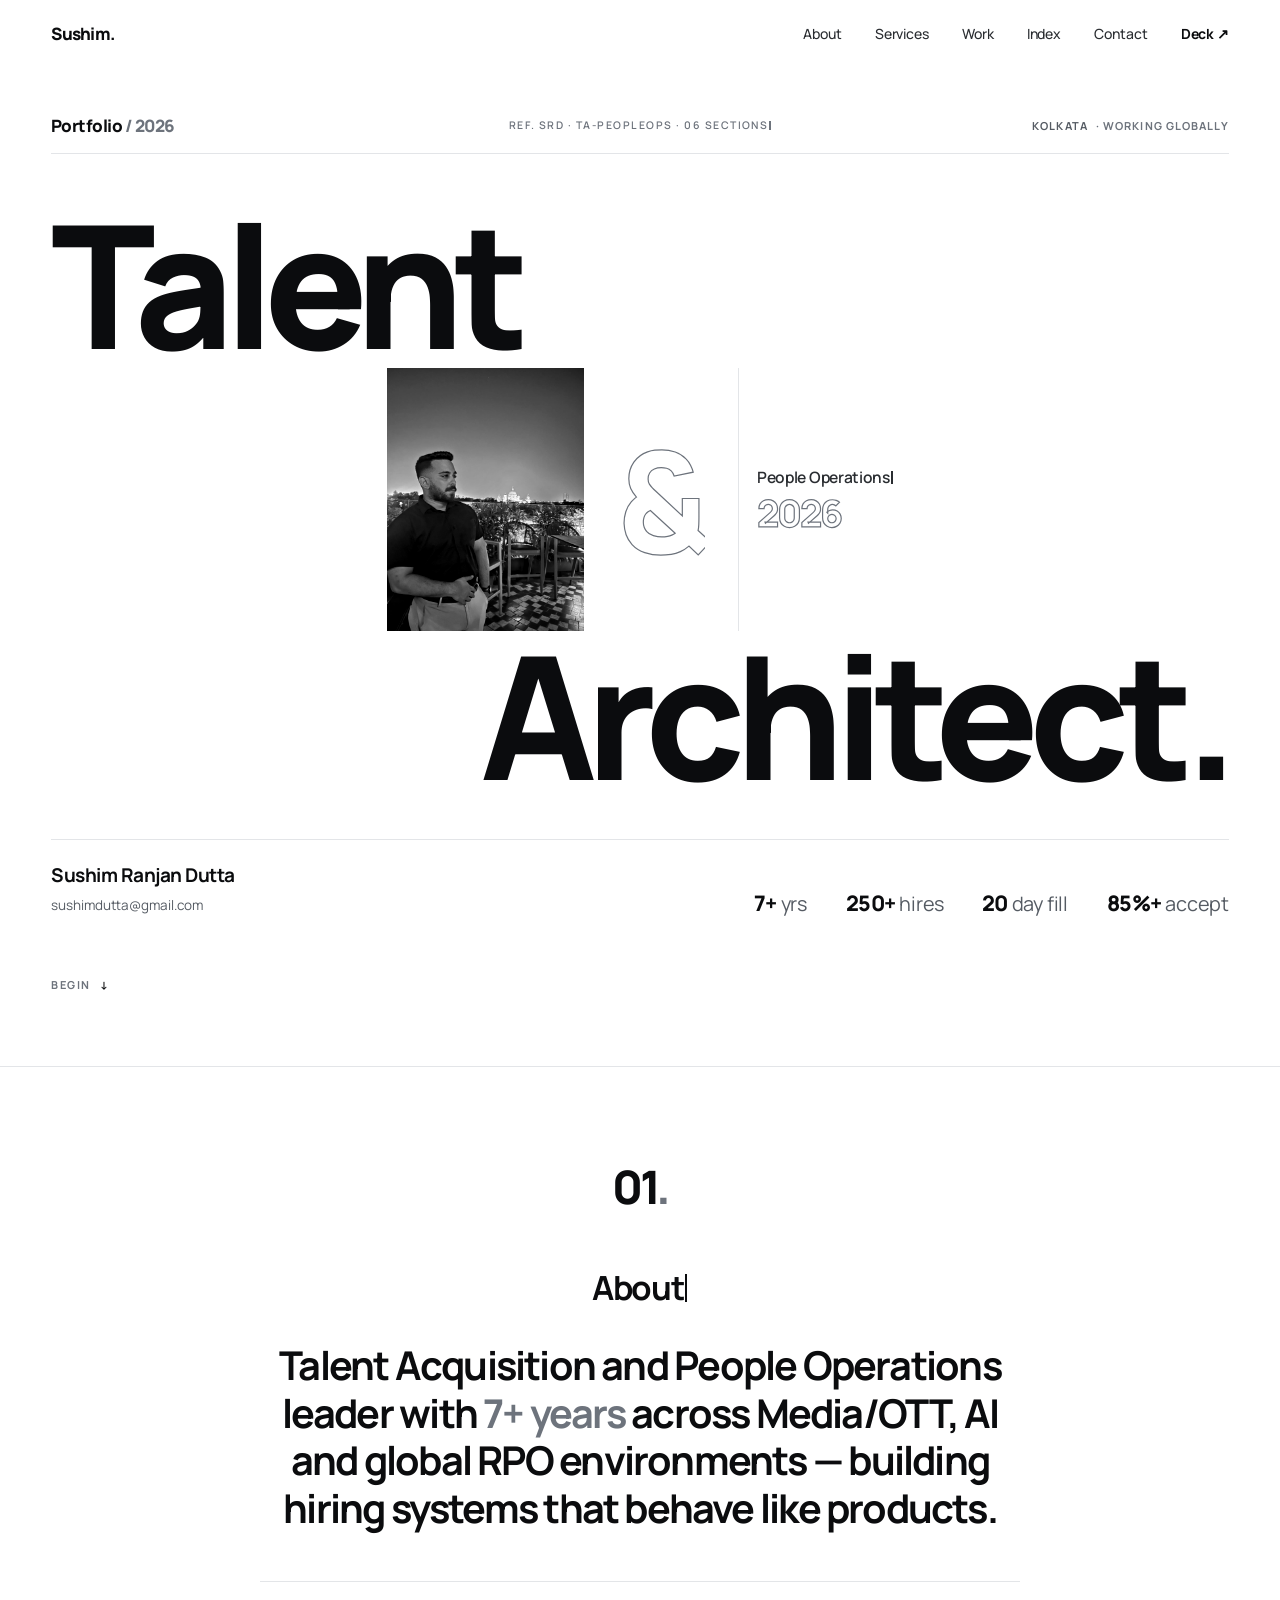
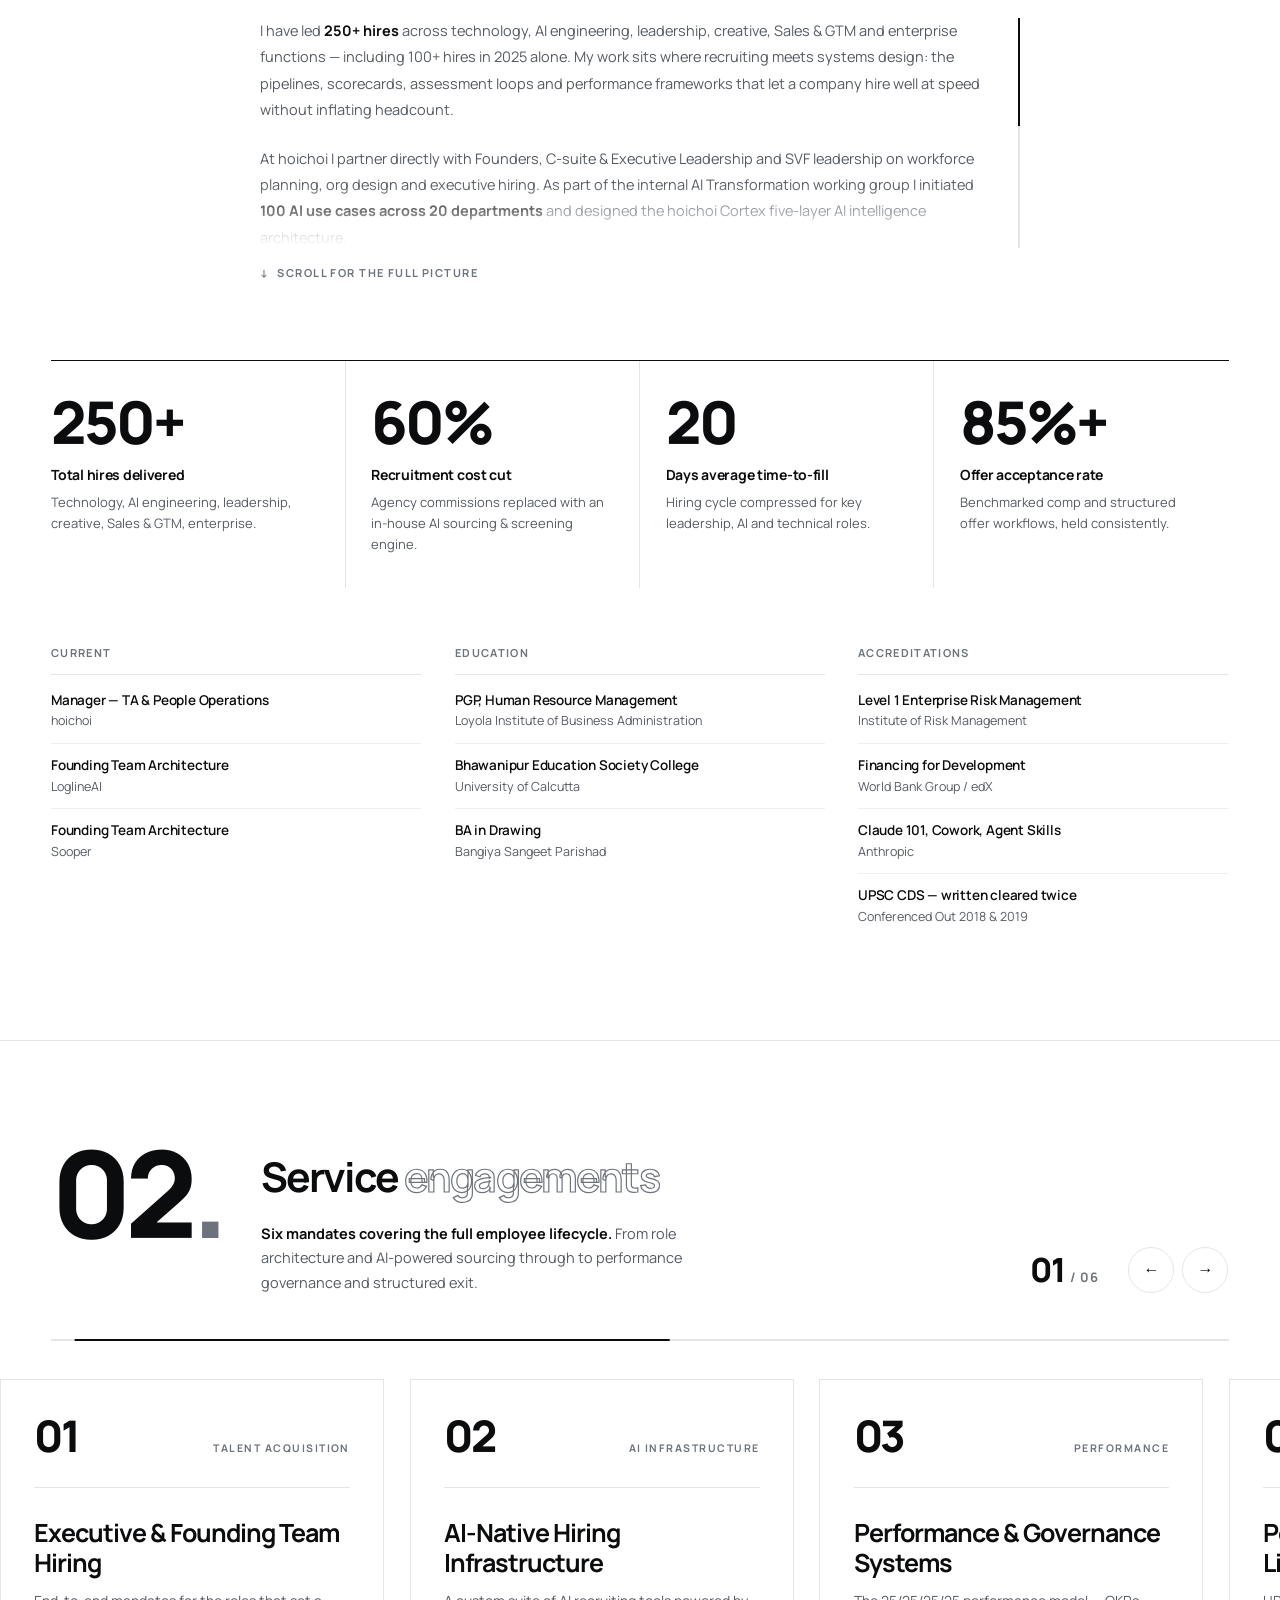
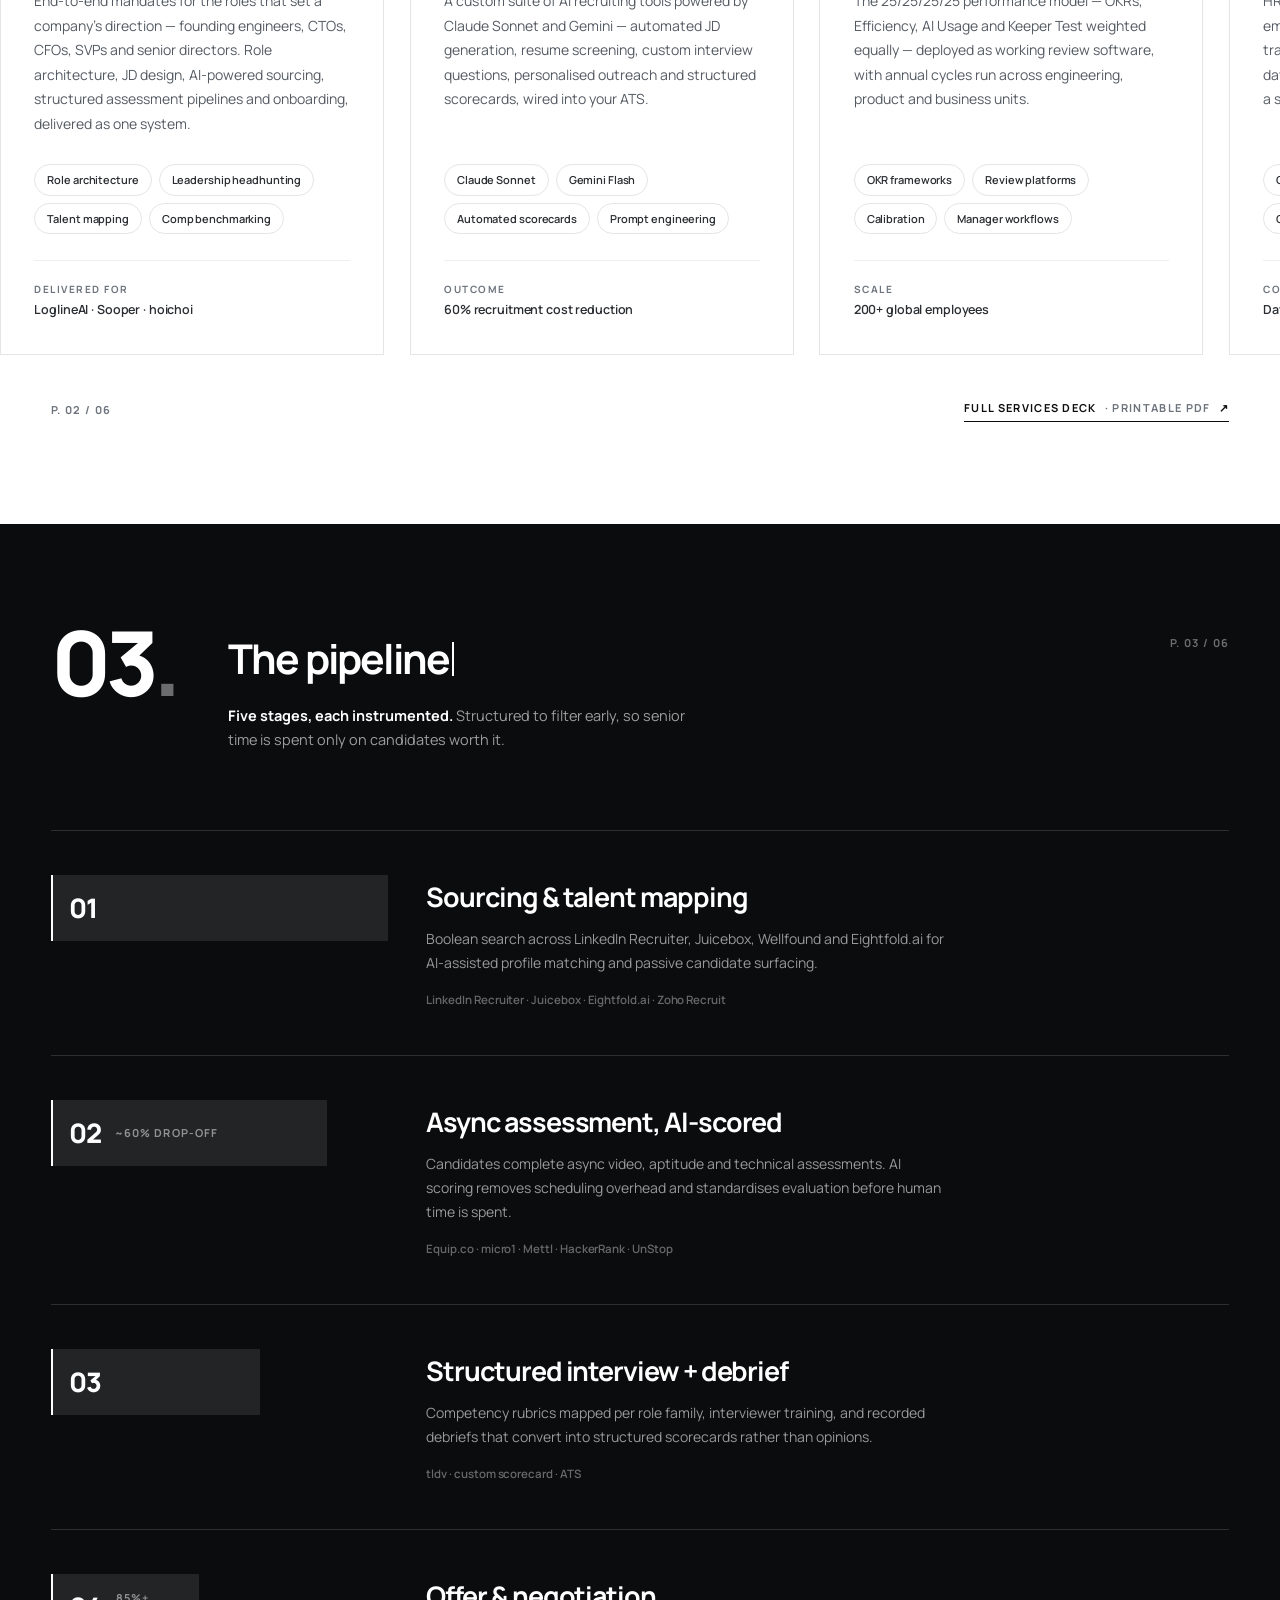
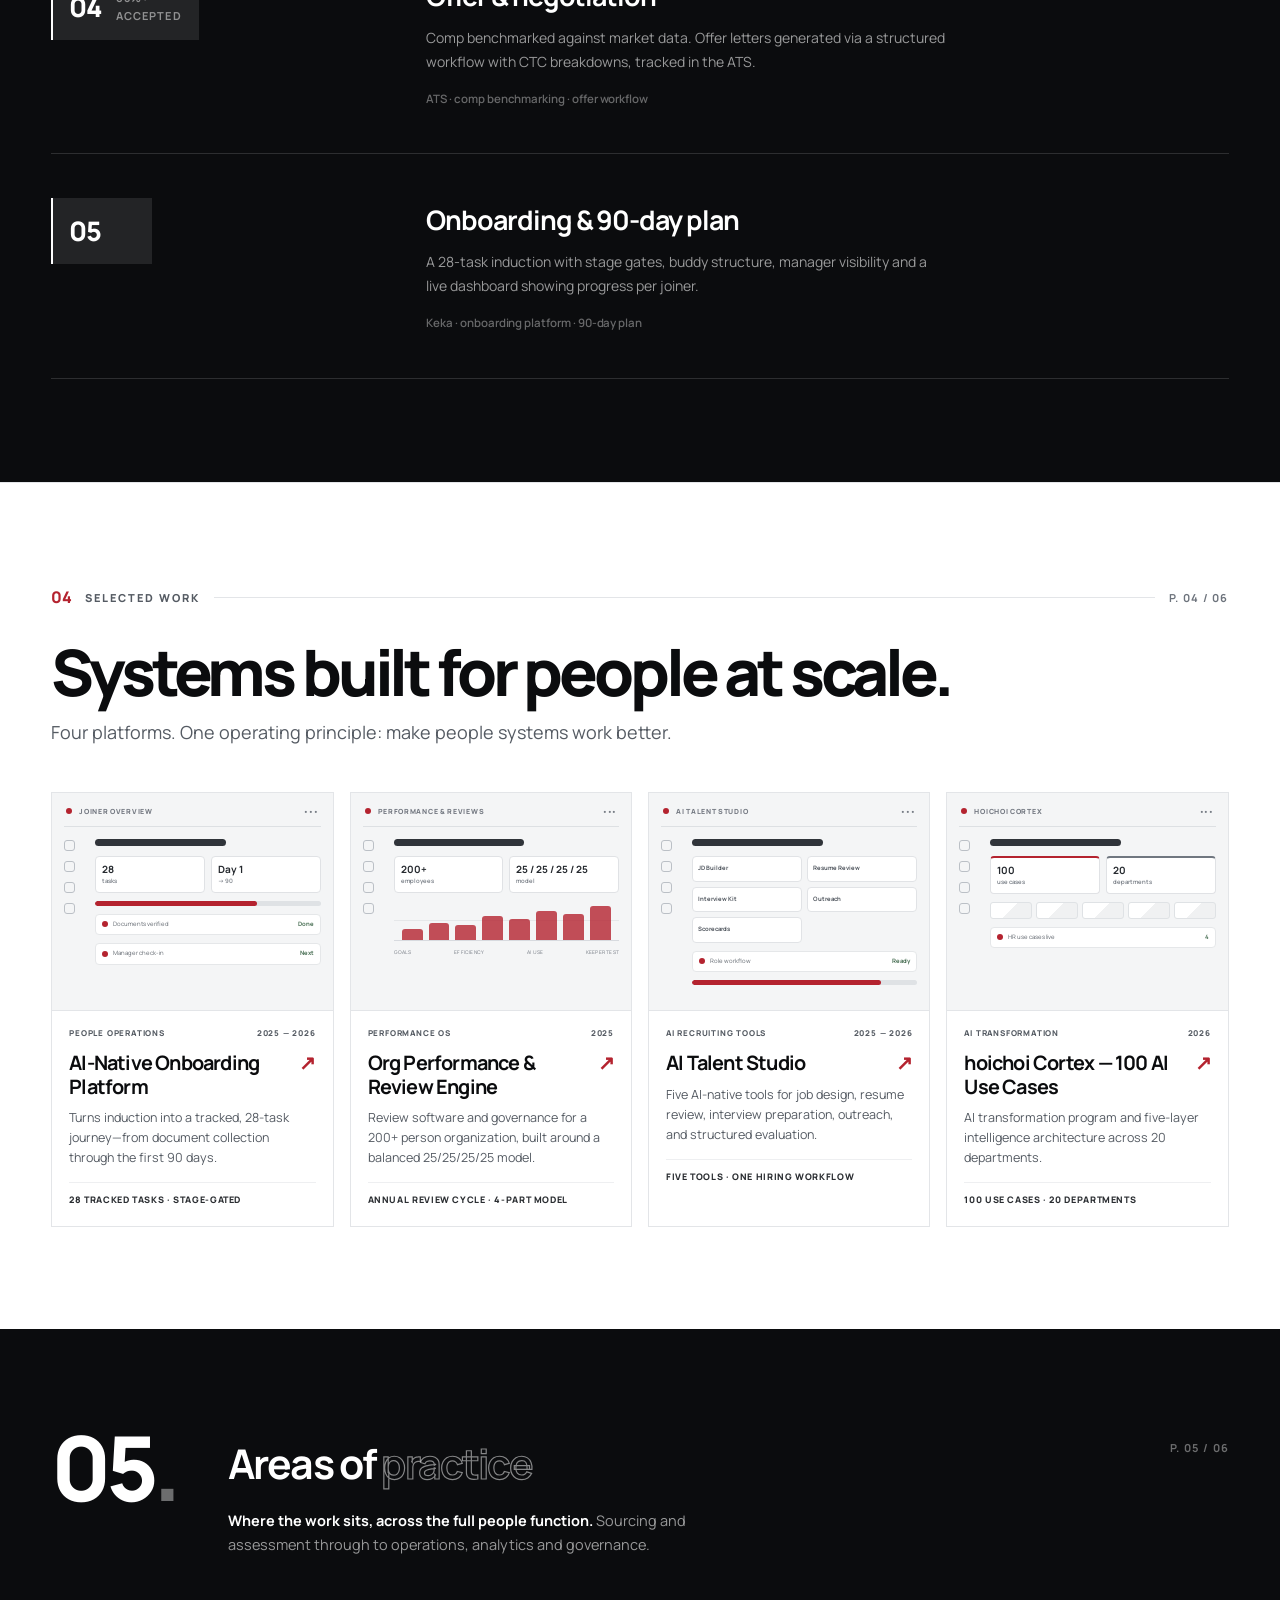
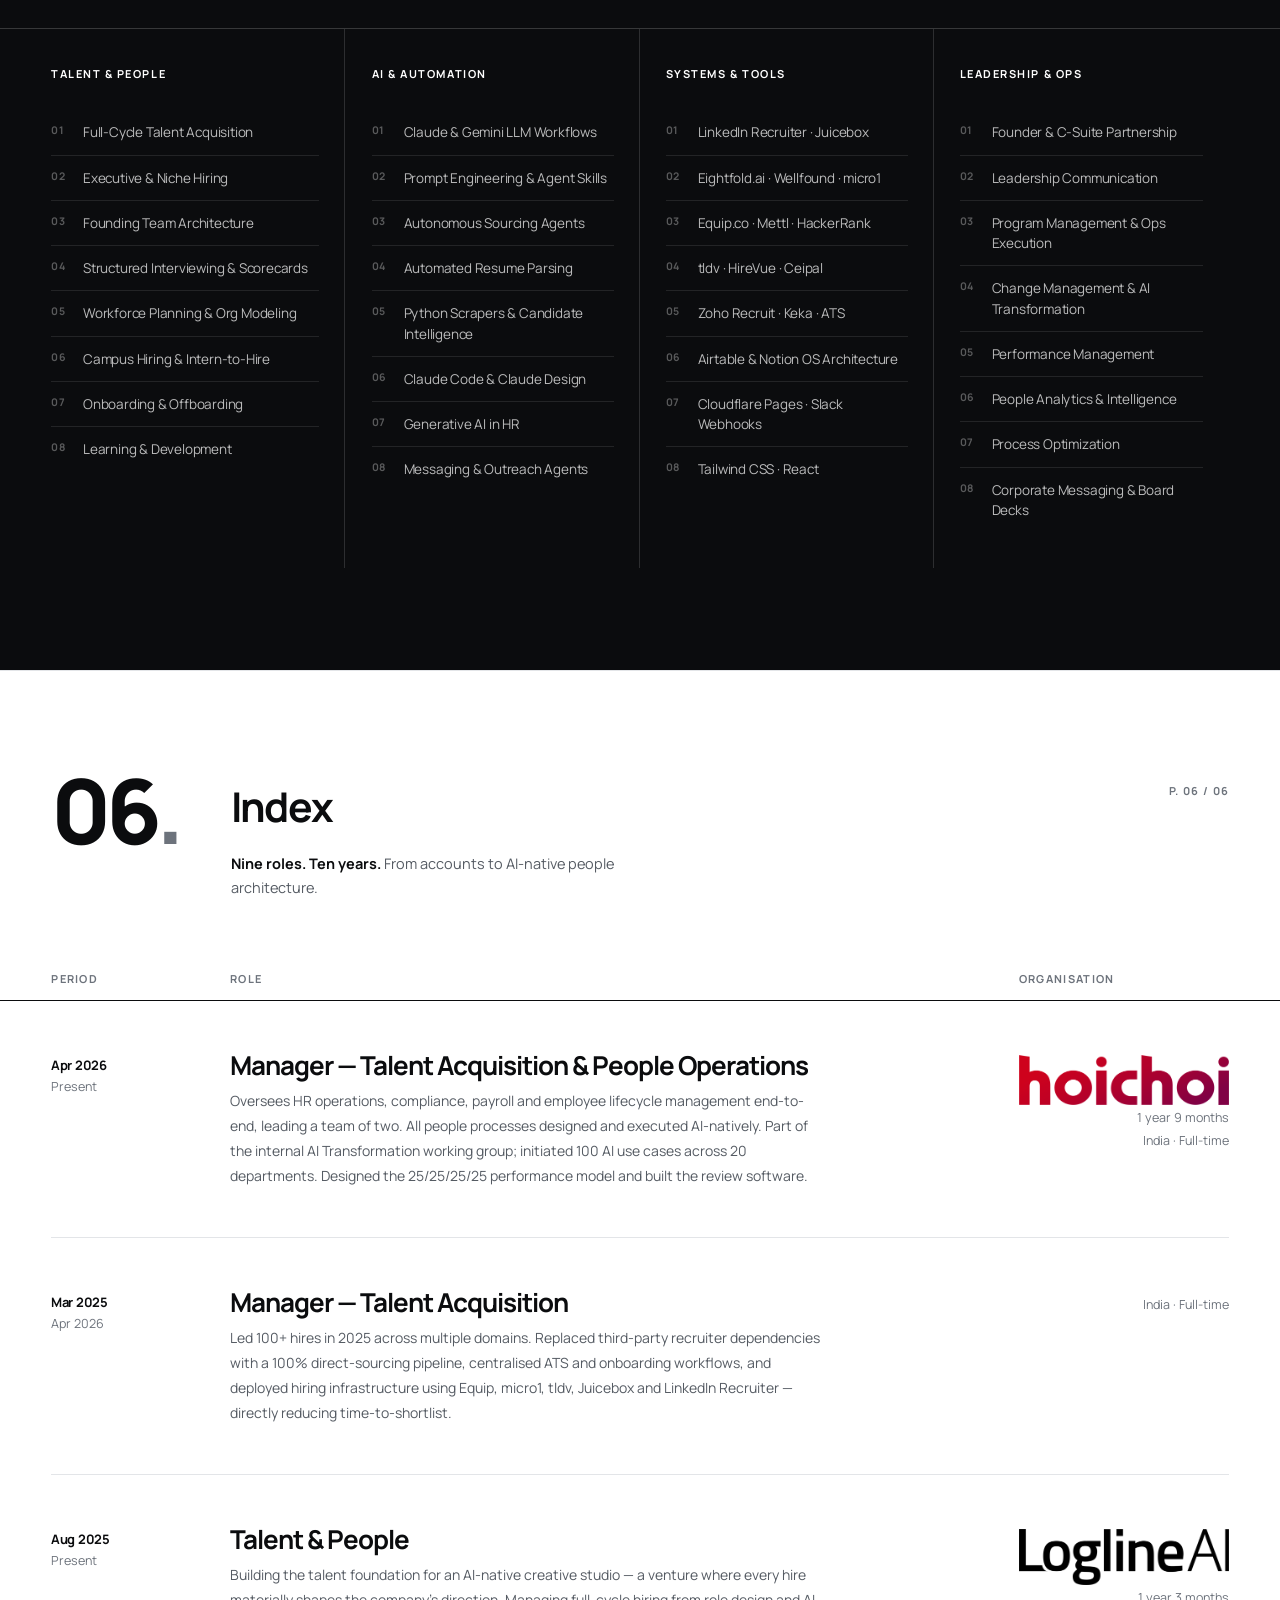
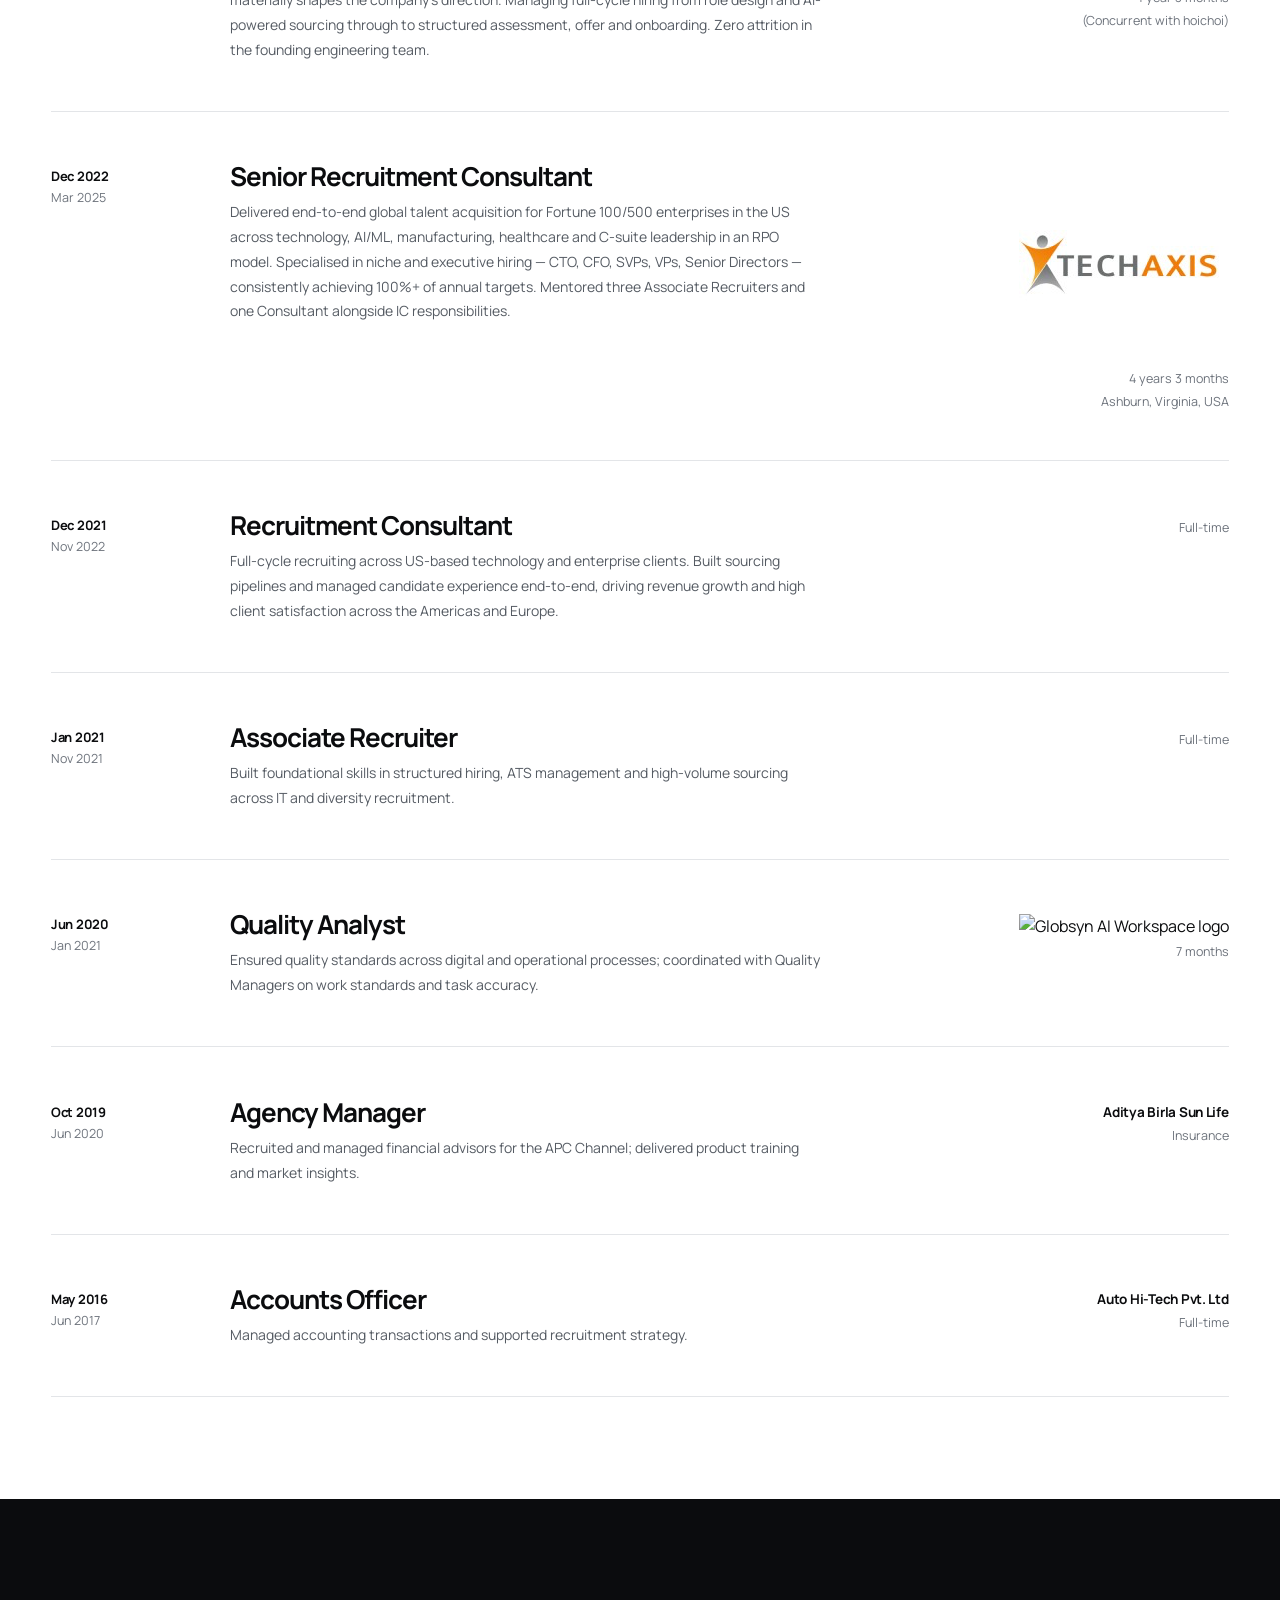
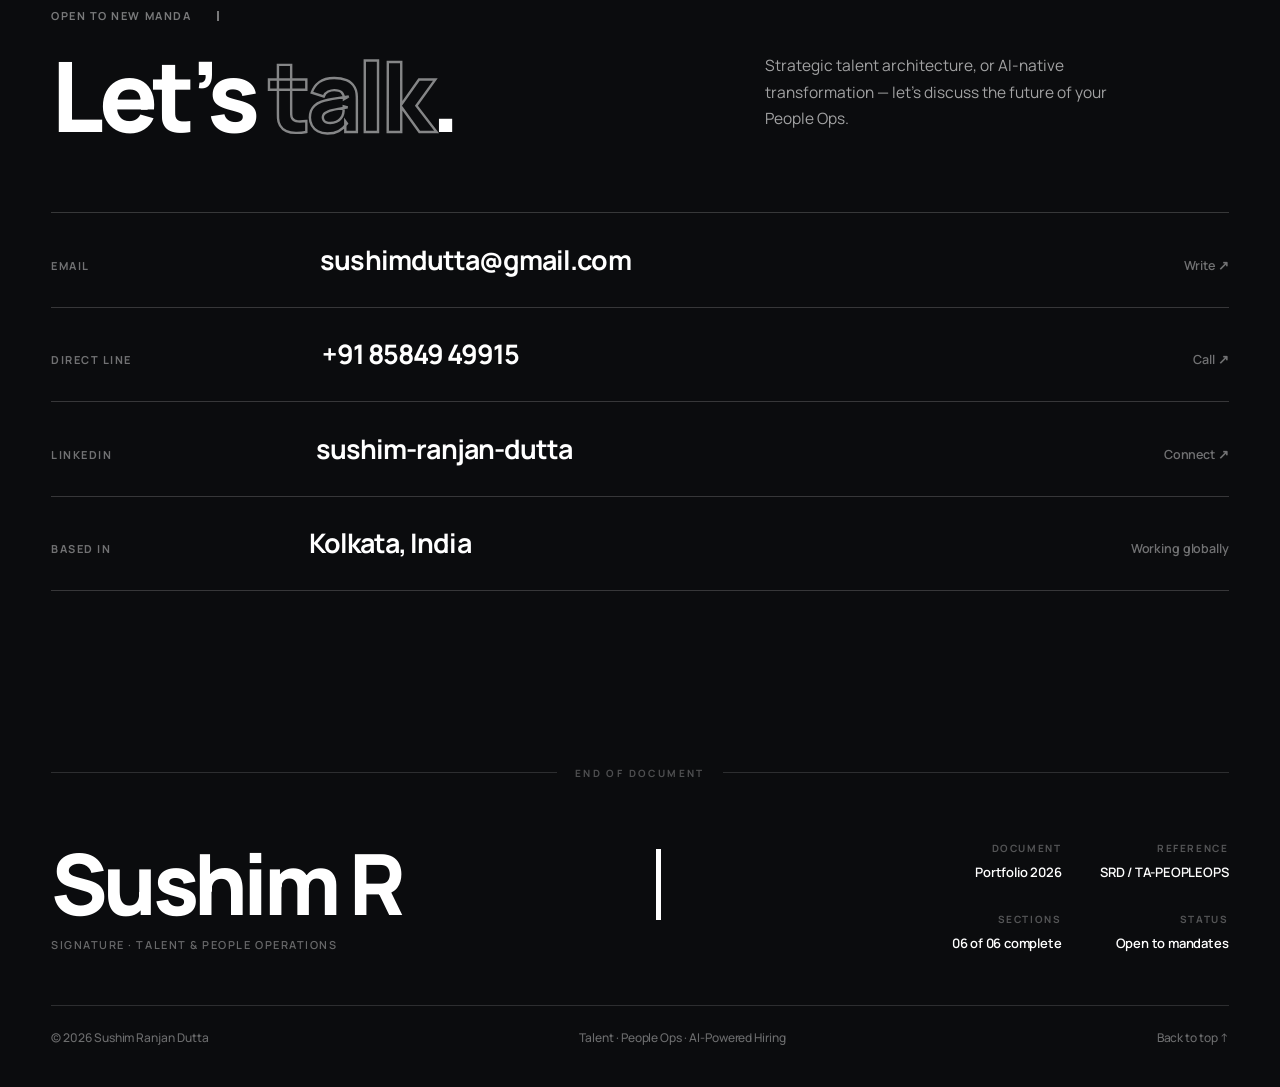
==== commit 2d4df4f9: "Expand project dialog descriptions" ====
--- a/index.html
+++ b/index.html
@@ -588,7 +588,7 @@
           <span class="work-outcome">28 tracked tasks · stage-gated</span>
         </div>
       
-        <button class="work-card-trigger" type="button" aria-label="View project details: AI-Native Onboarding Platform" data-platform-url="https://onboarding.hoichoi.tech/"></button>
+        <button class="work-card-trigger" type="button" aria-label="View project details: AI-Native Onboarding Platform" data-platform-url="https://onboarding.hoichoi.tech/" data-dialog-description="A guided, stage-gated journey carries each new joiner from document collection through the first 90 days. The platform organizes 28 onboarding tasks so employees, managers, and People Ops can see what is complete and what comes next. Progress markers make handoffs and follow-ups easier to track. The goal is a consistent, visible onboarding experience from Day 1 onward."></button>
       </article>
 
       <article class="work-card">
@@ -611,7 +611,7 @@
           <span class="work-outcome">Annual review cycle · 4-part model</span>
         </div>
       
-        <button class="work-card-trigger" type="button" aria-label="View project details: Org Performance & Review Engine" data-platform-url="https://performance.hoichoi.tv/"></button>
+        <button class="work-card-trigger" type="button" aria-label="View project details: Org Performance & Review Engine" data-platform-url="https://performance.hoichoi.tv/" data-dialog-description="A review engine for an organization of 200+ employees, built around a four-part 25/25/25/25 model. It brings goals, efficiency, AI usage, and the Keeper Test into one annual review cycle. Structured cycles support consistent evaluation across teams. The platform gives managers and People Ops a shared framework for reviews and governance."></button>
       </article>
 
       <article class="work-card">
@@ -634,7 +634,7 @@
           <span class="work-outcome">Five tools · one hiring workflow</span>
         </div>
       
-        <button class="work-card-trigger" type="button" aria-label="View project details: AI Talent Studio" data-platform-url="https://talent-studio-six.vercel.app/"></button>
+        <button class="work-card-trigger" type="button" aria-label="View project details: AI Talent Studio" data-platform-url="https://talent-studio-six.vercel.app/" data-dialog-description="A five-tool hiring workflow for job design, resume review, interview preparation, candidate outreach, and structured scorecards. AI Talent Studio brings these steps into one connected experience, from defining the role to evaluating candidates. Each tool supports a repeatable process for recruiters and hiring teams. The aim is to make assessment clearer and reduce manual effort across the workflow."></button>
       </article>
 
       <article class="work-card">
@@ -657,7 +657,7 @@
           <span class="work-outcome">100 use cases · 20 departments</span>
         </div>
       
-        <button class="work-card-trigger" type="button" aria-label="View project details: hoichoi Cortex — 100 AI Use Cases" data-platform-url="https://hoichoios-console.vercel.app/"></button>
+        <button class="work-card-trigger" type="button" aria-label="View project details: hoichoi Cortex — 100 AI Use Cases" data-platform-url="https://hoichoios-console.vercel.app/" data-dialog-description="A company-wide AI transformation program built around 100 AI use cases across 20 departments. The work includes the hoichoi Cortex five-layer AI intelligence architecture, designed to organize AI capabilities around business needs. Use cases connect the transformation effort to practical departmental workflows. The platform presents a structured view of how AI adoption can scale across the organization."></button>
       
     </div>
     <dialog class="work-dialog" id="workDialog" aria-labelledby="workDialogTitle">
